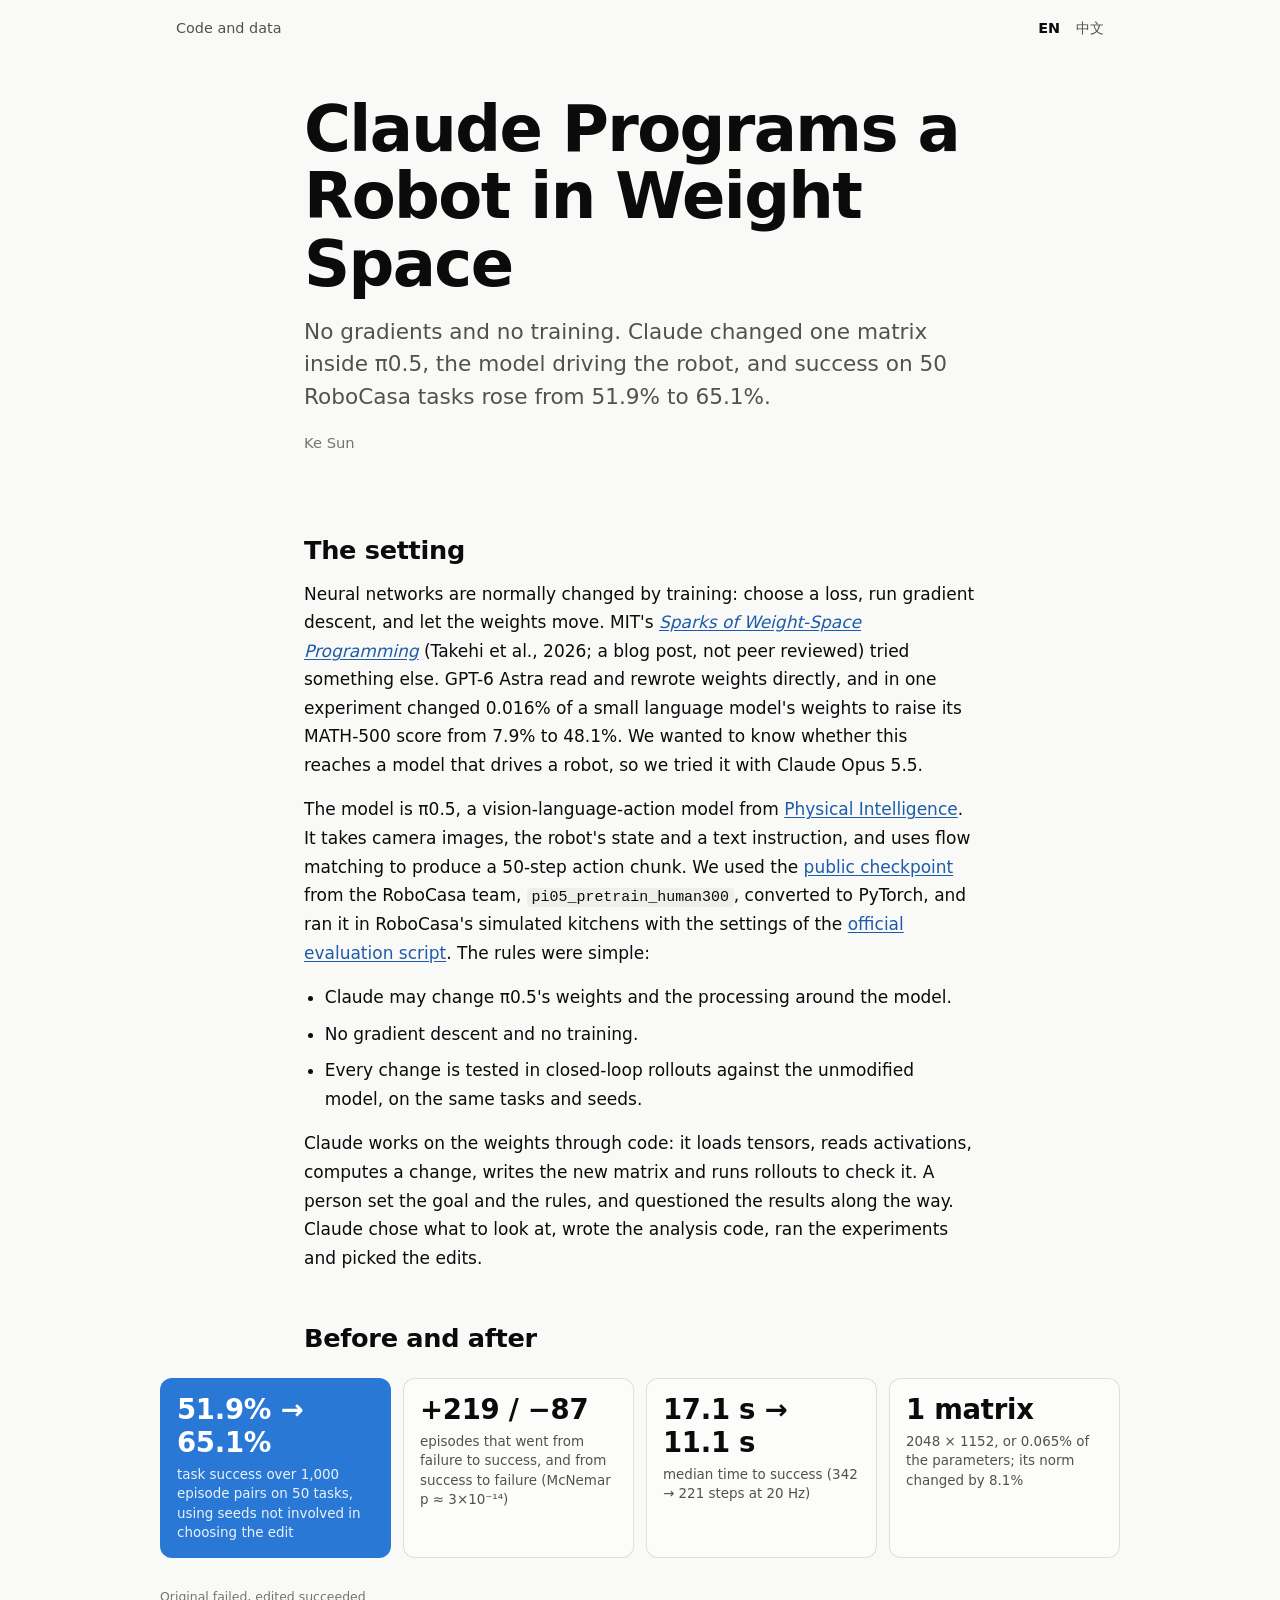
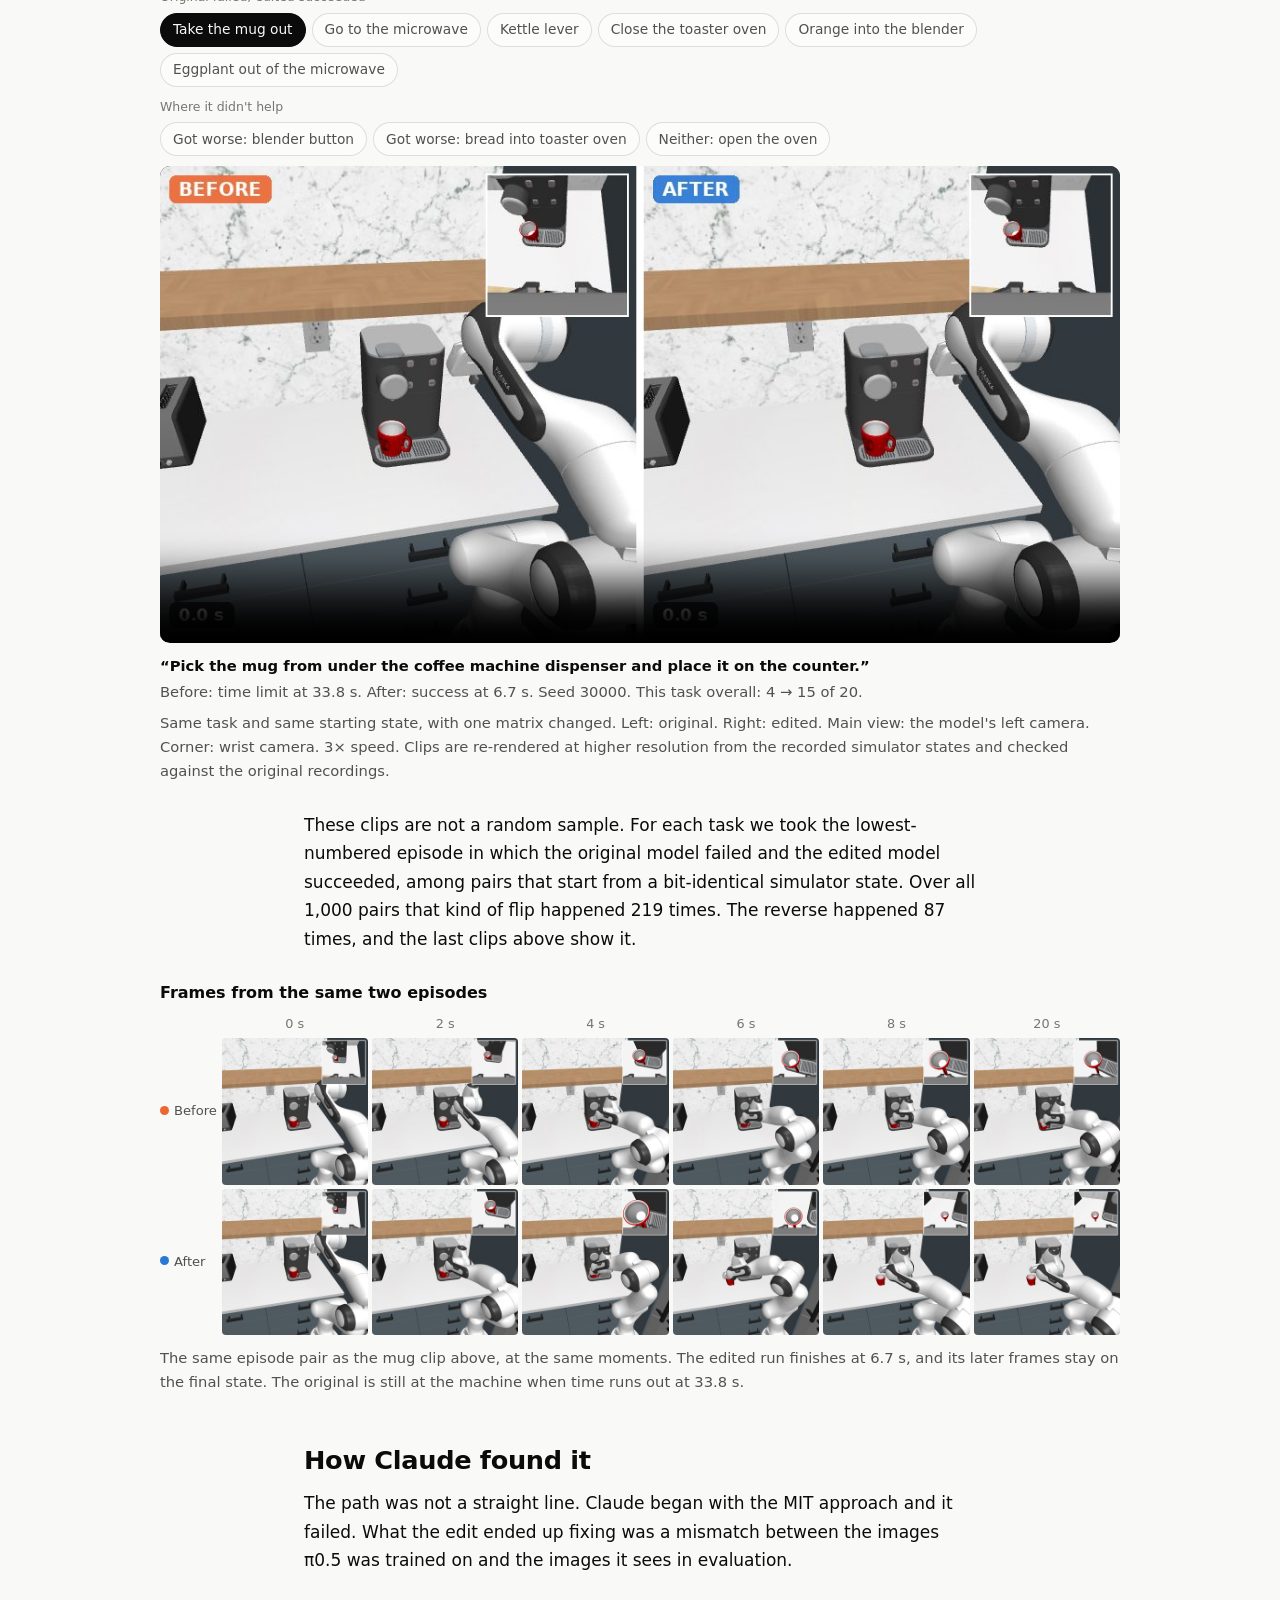
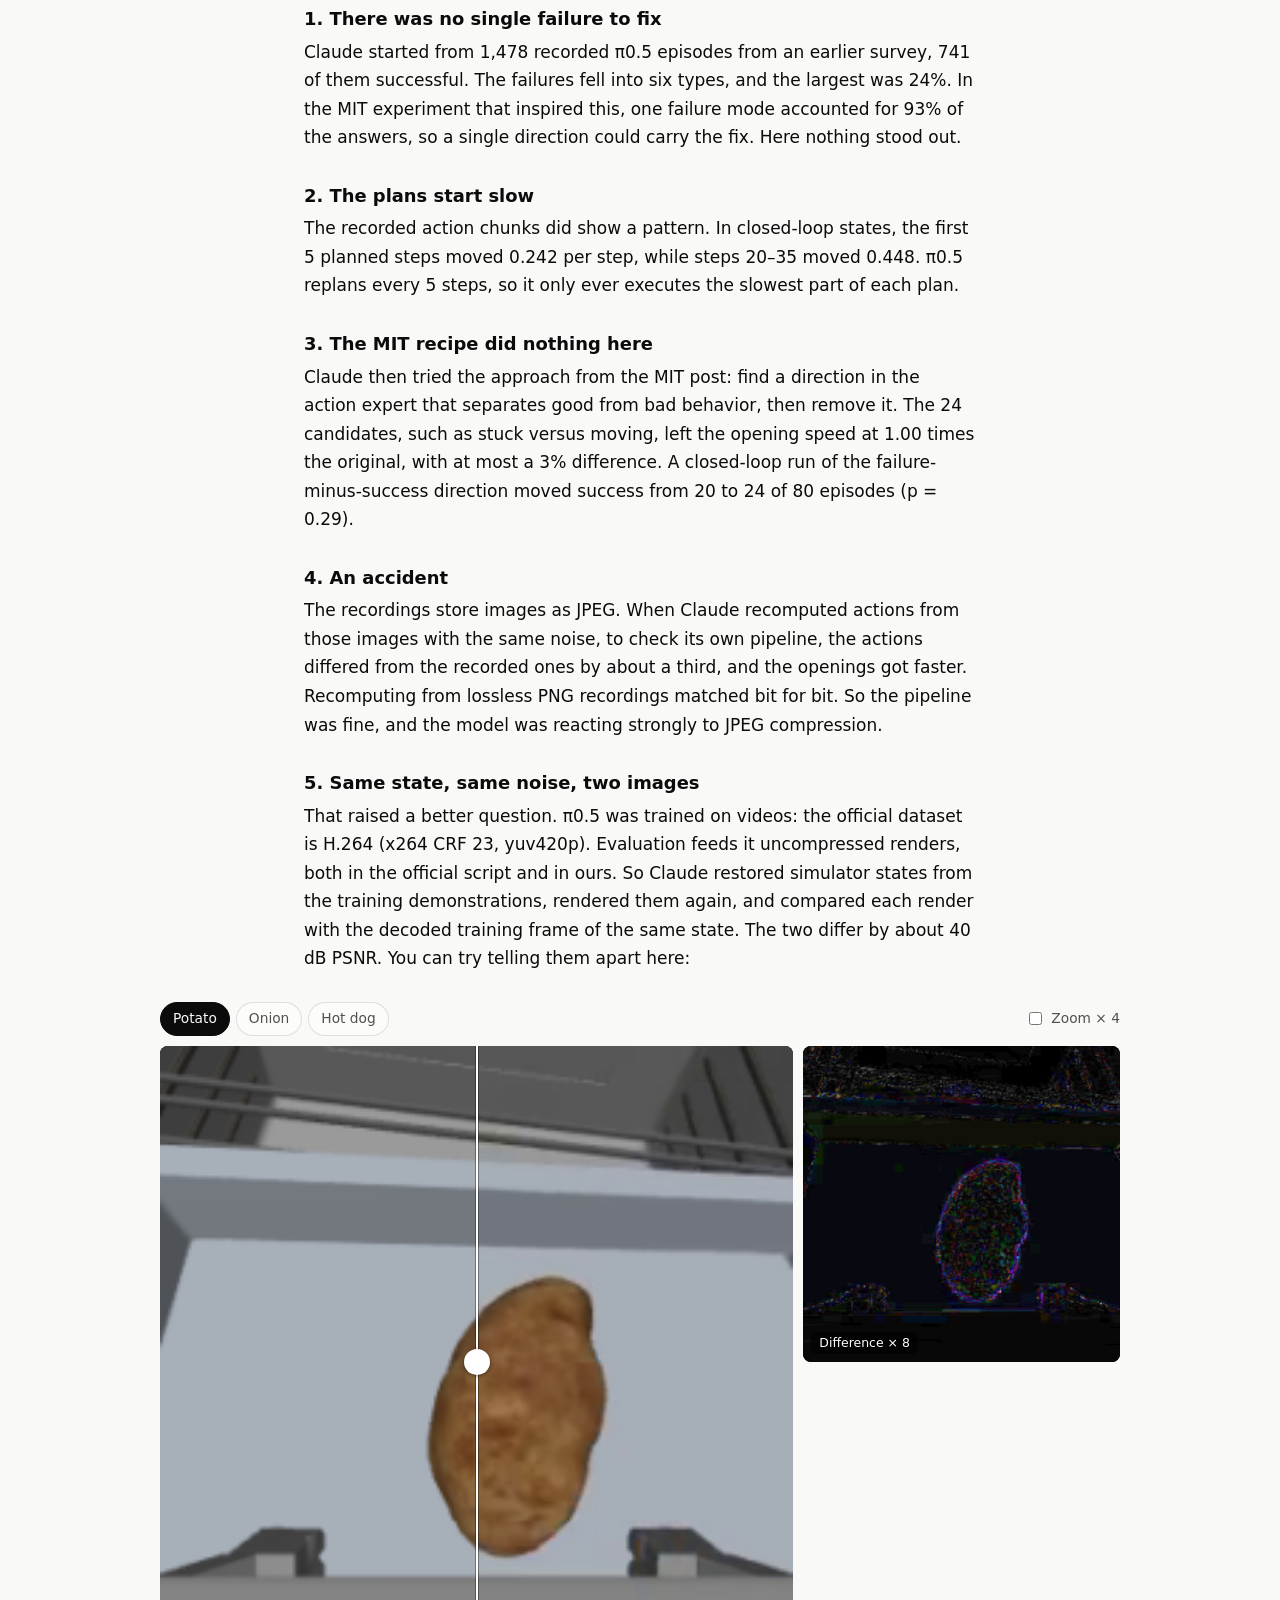
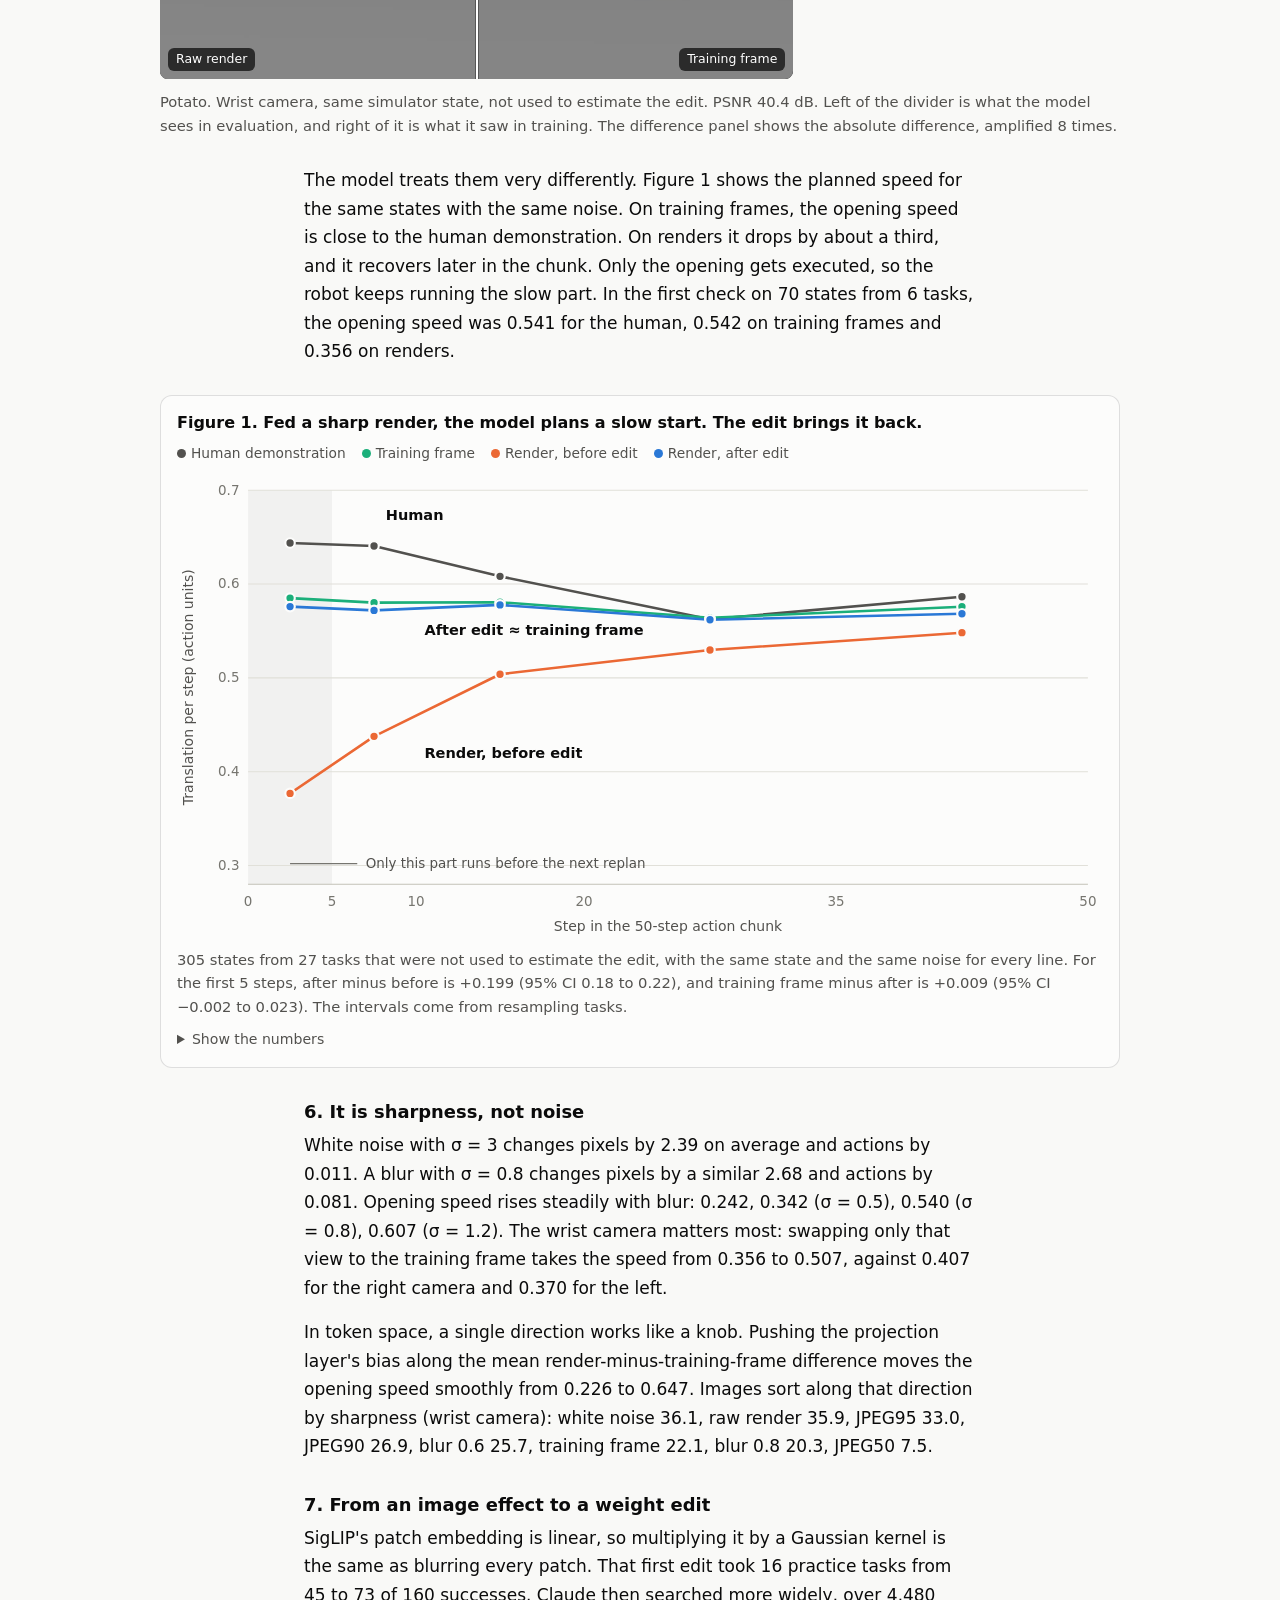
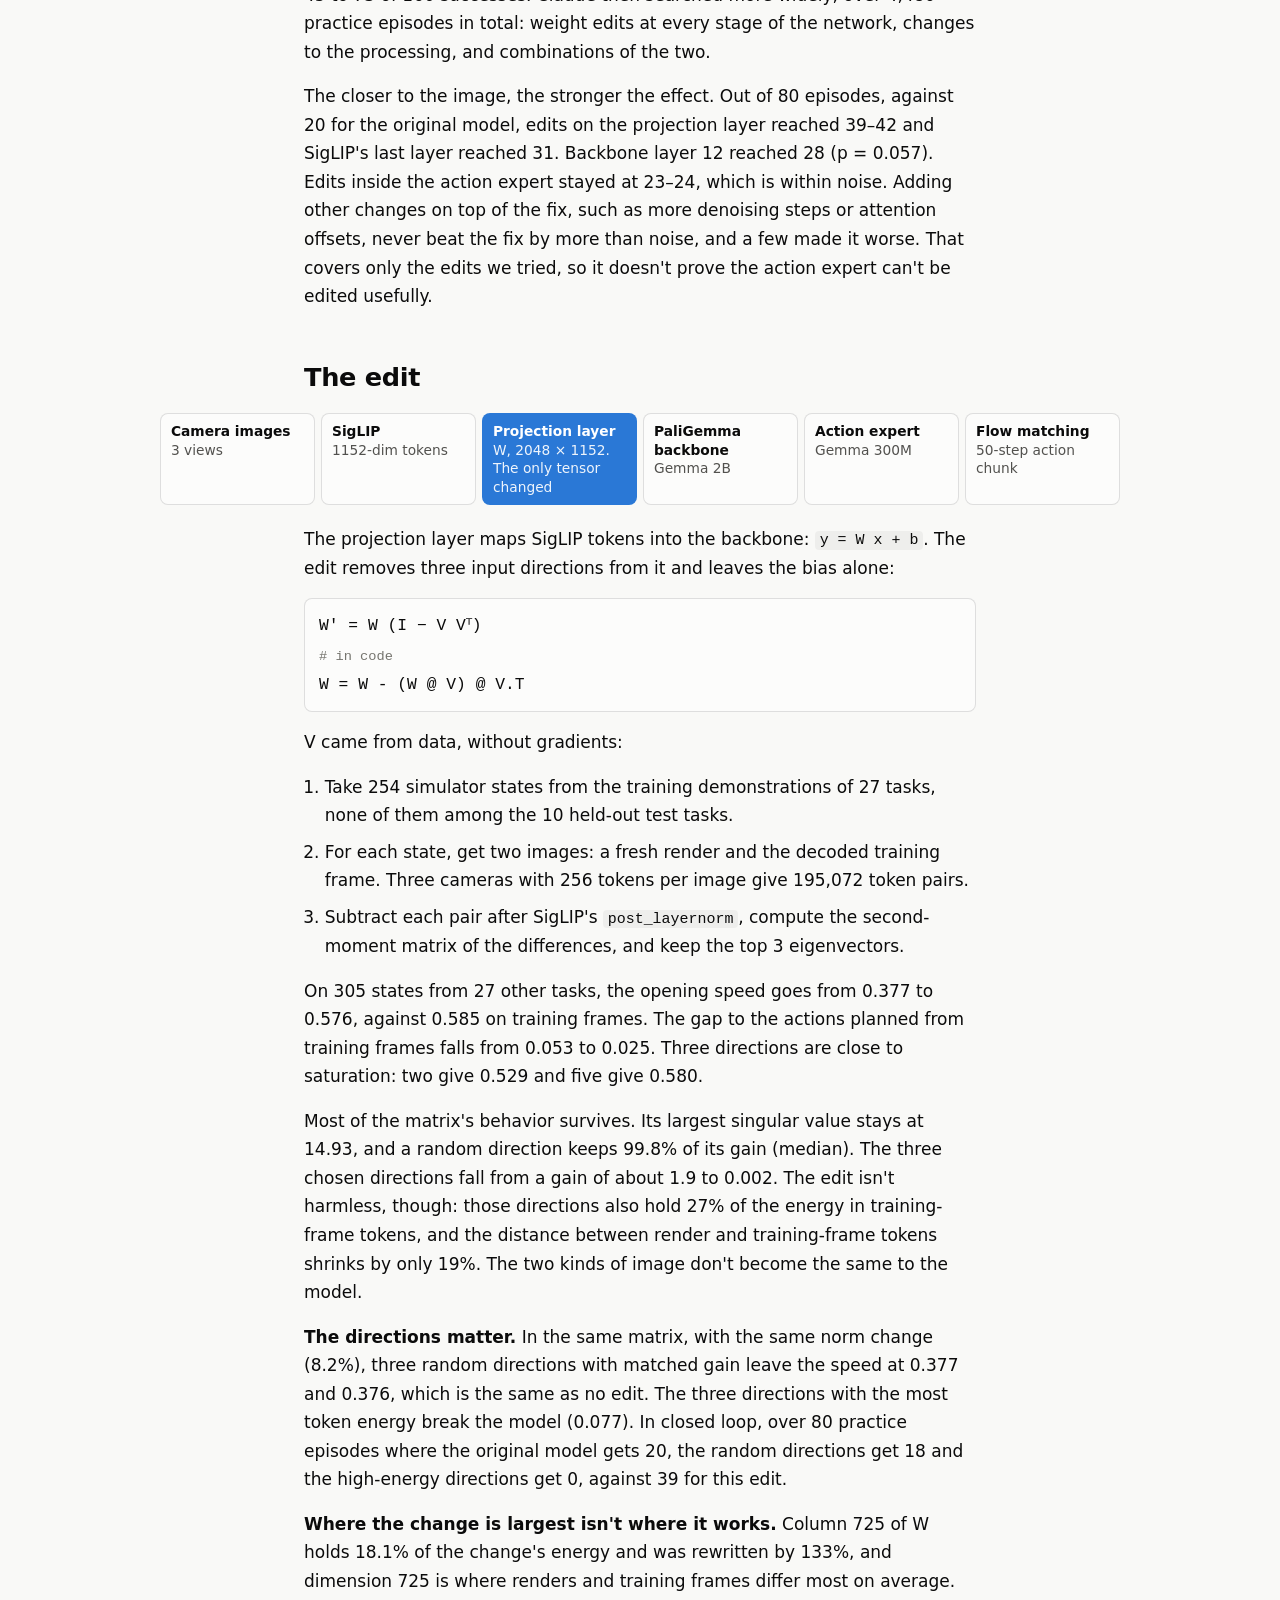
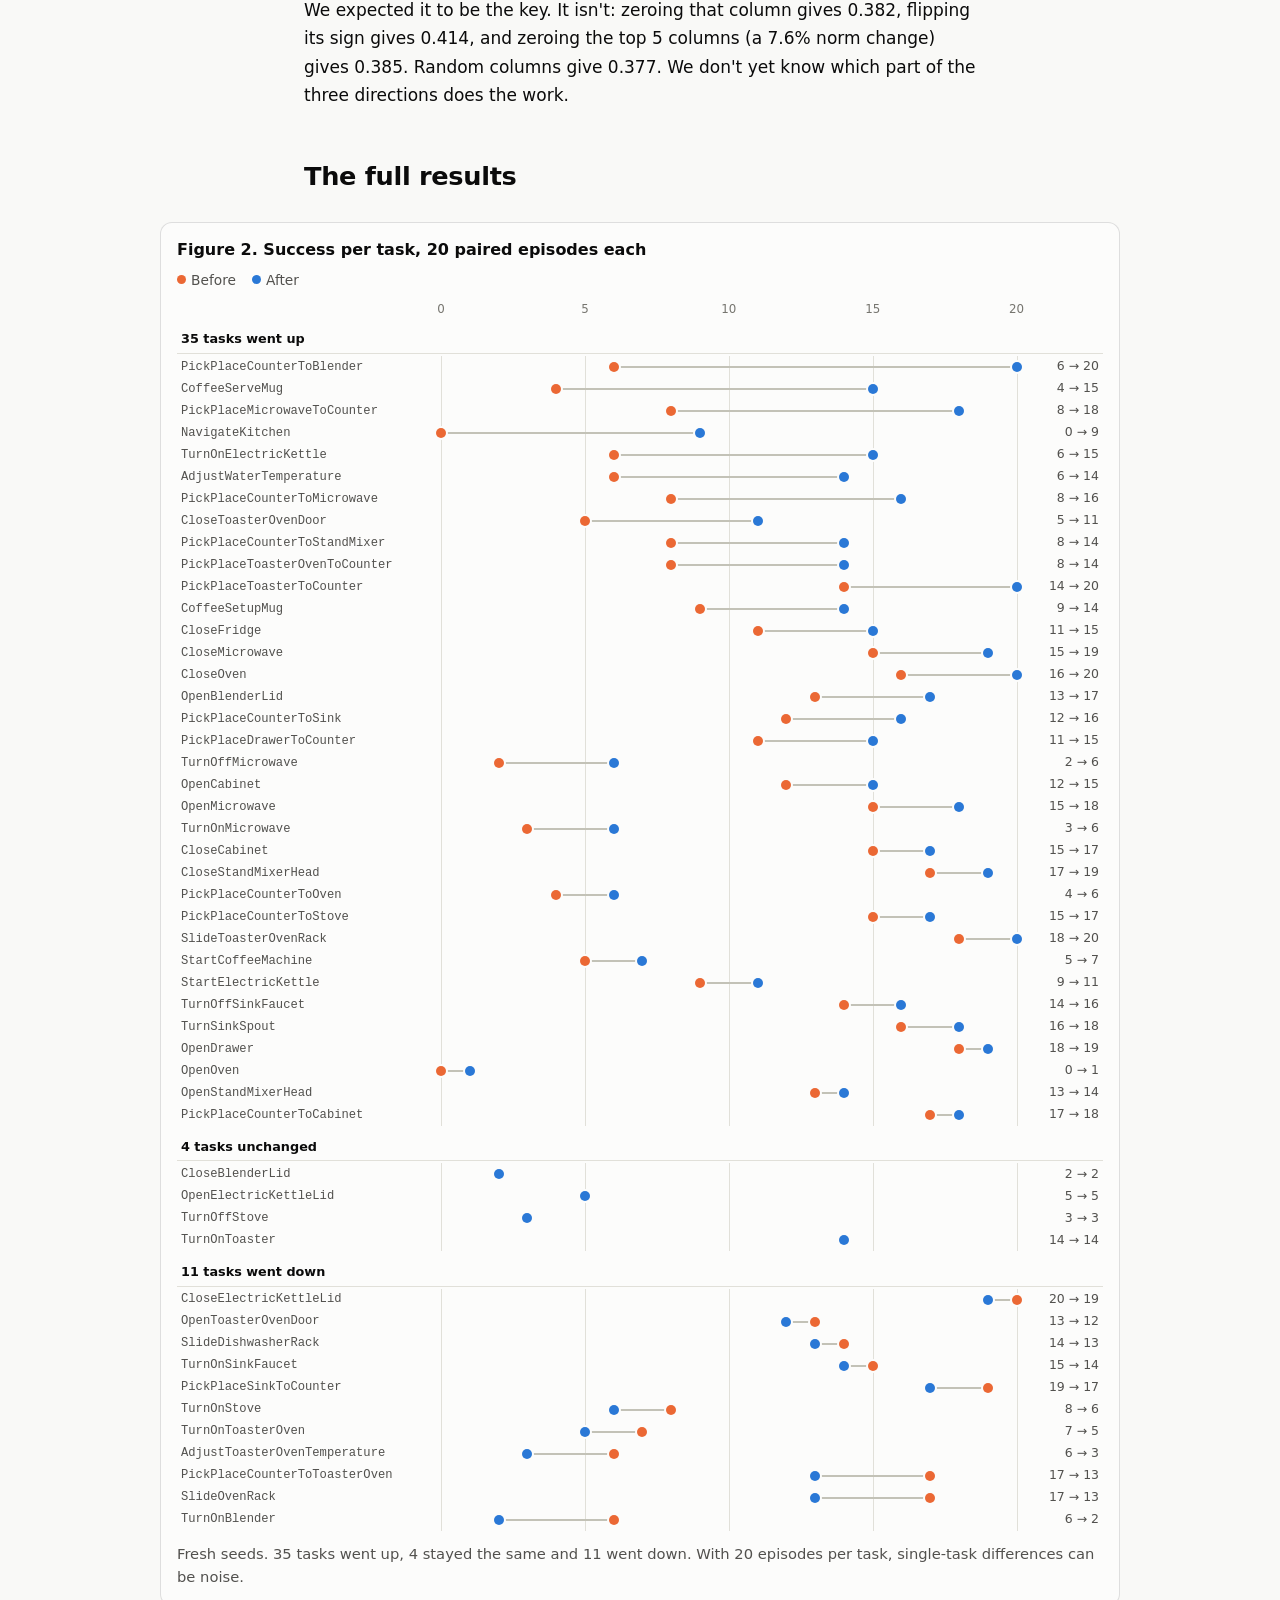
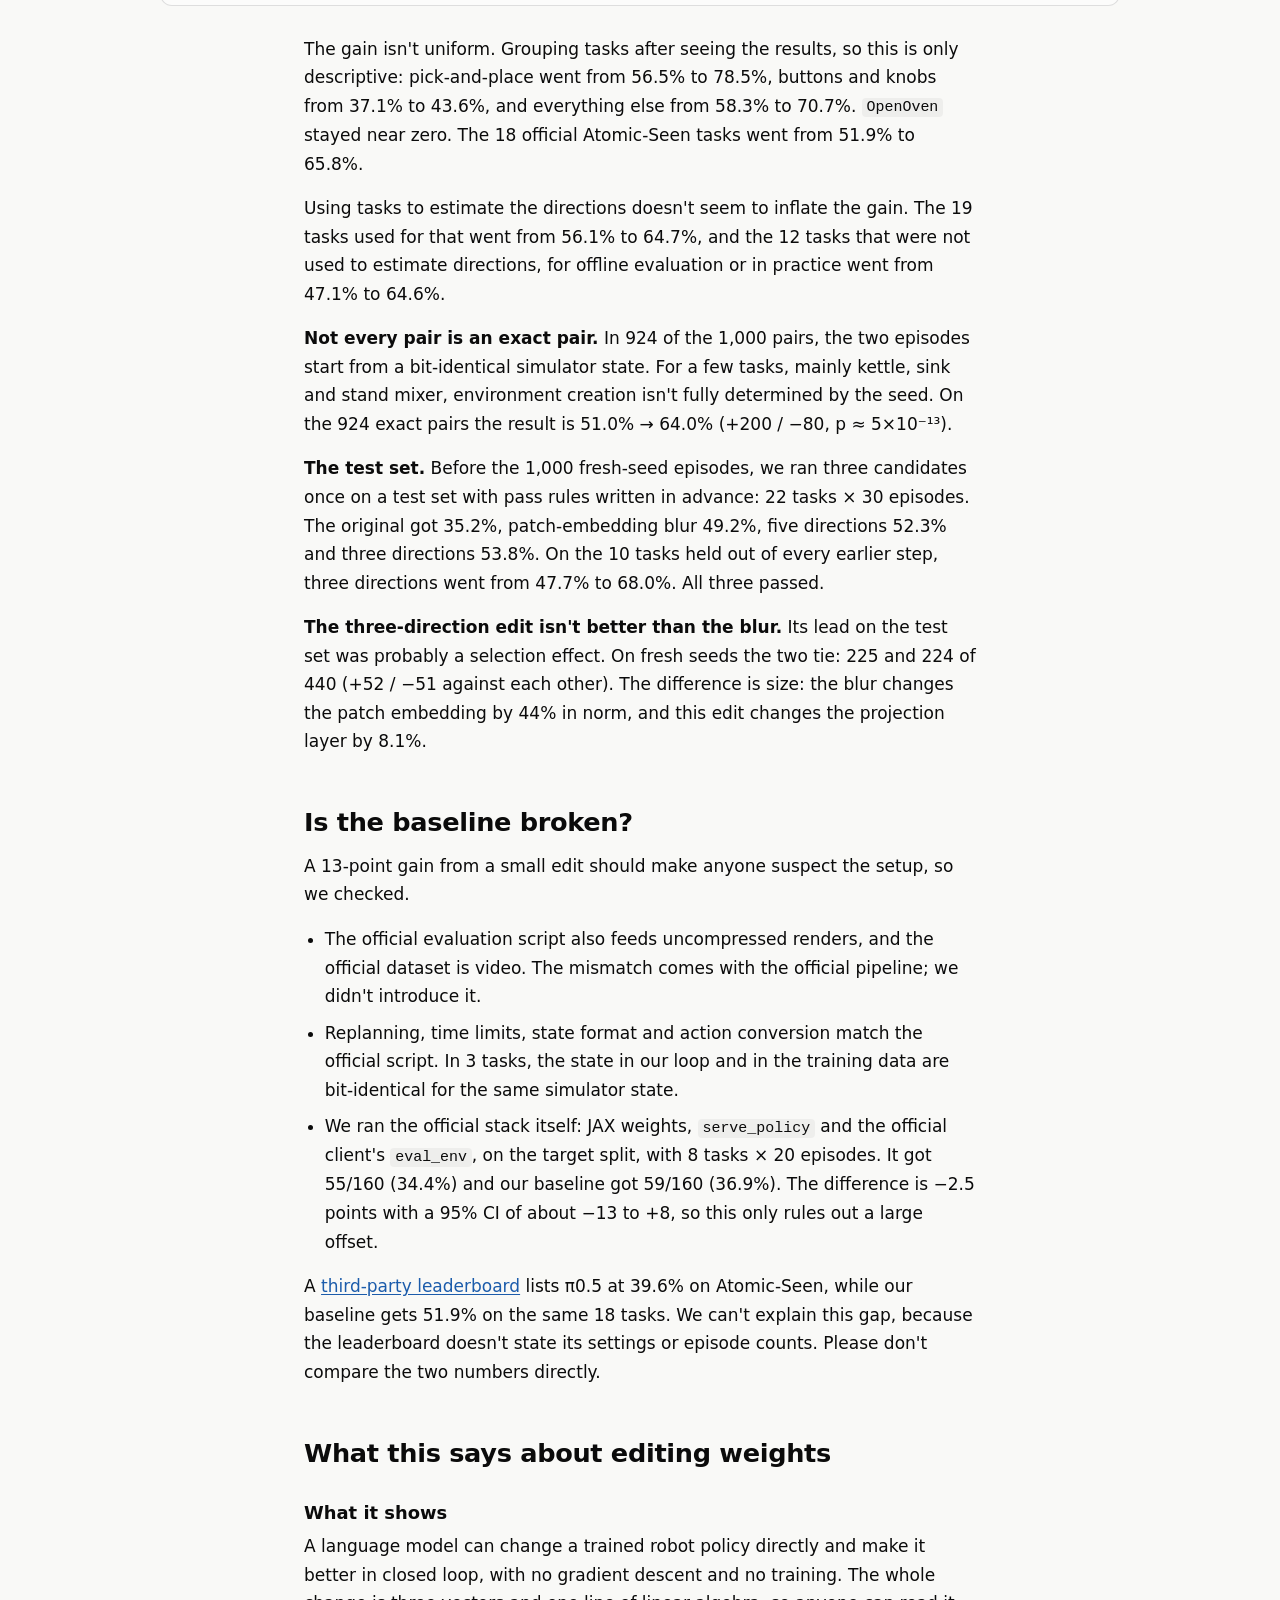
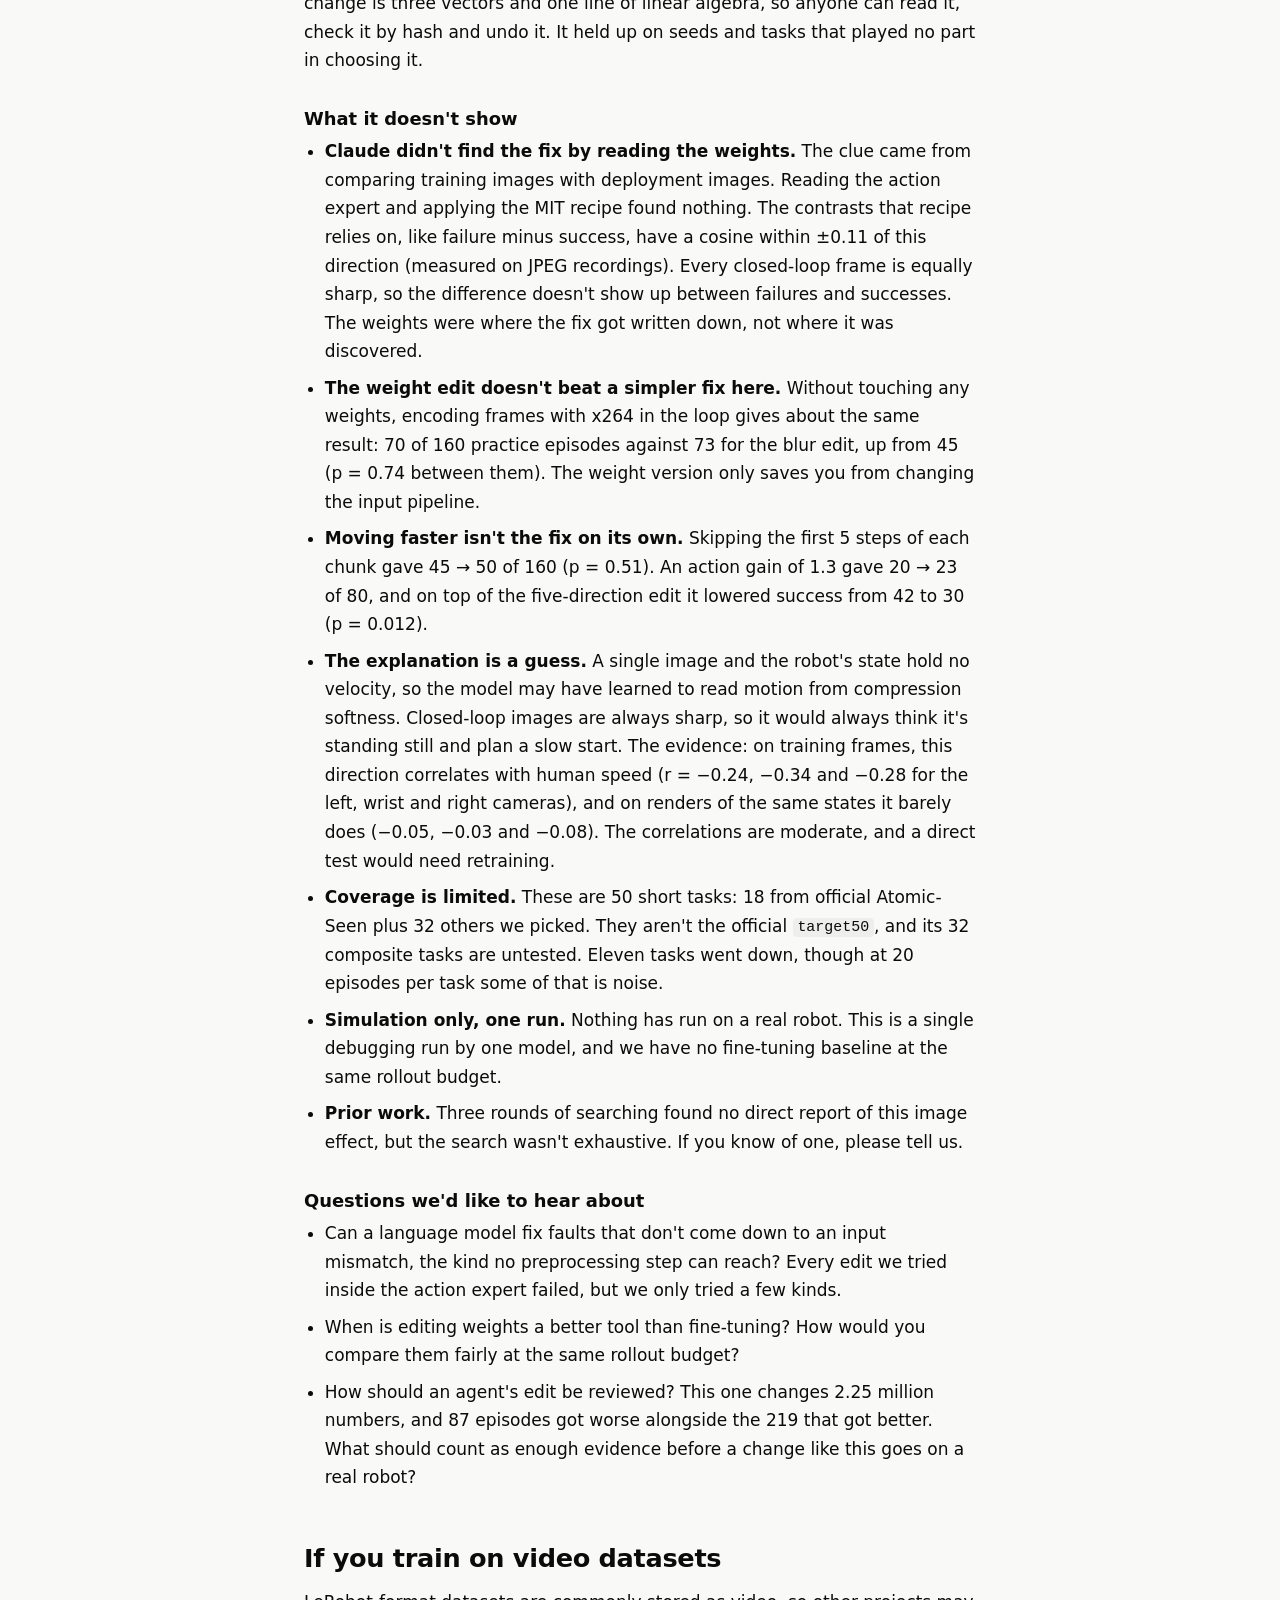
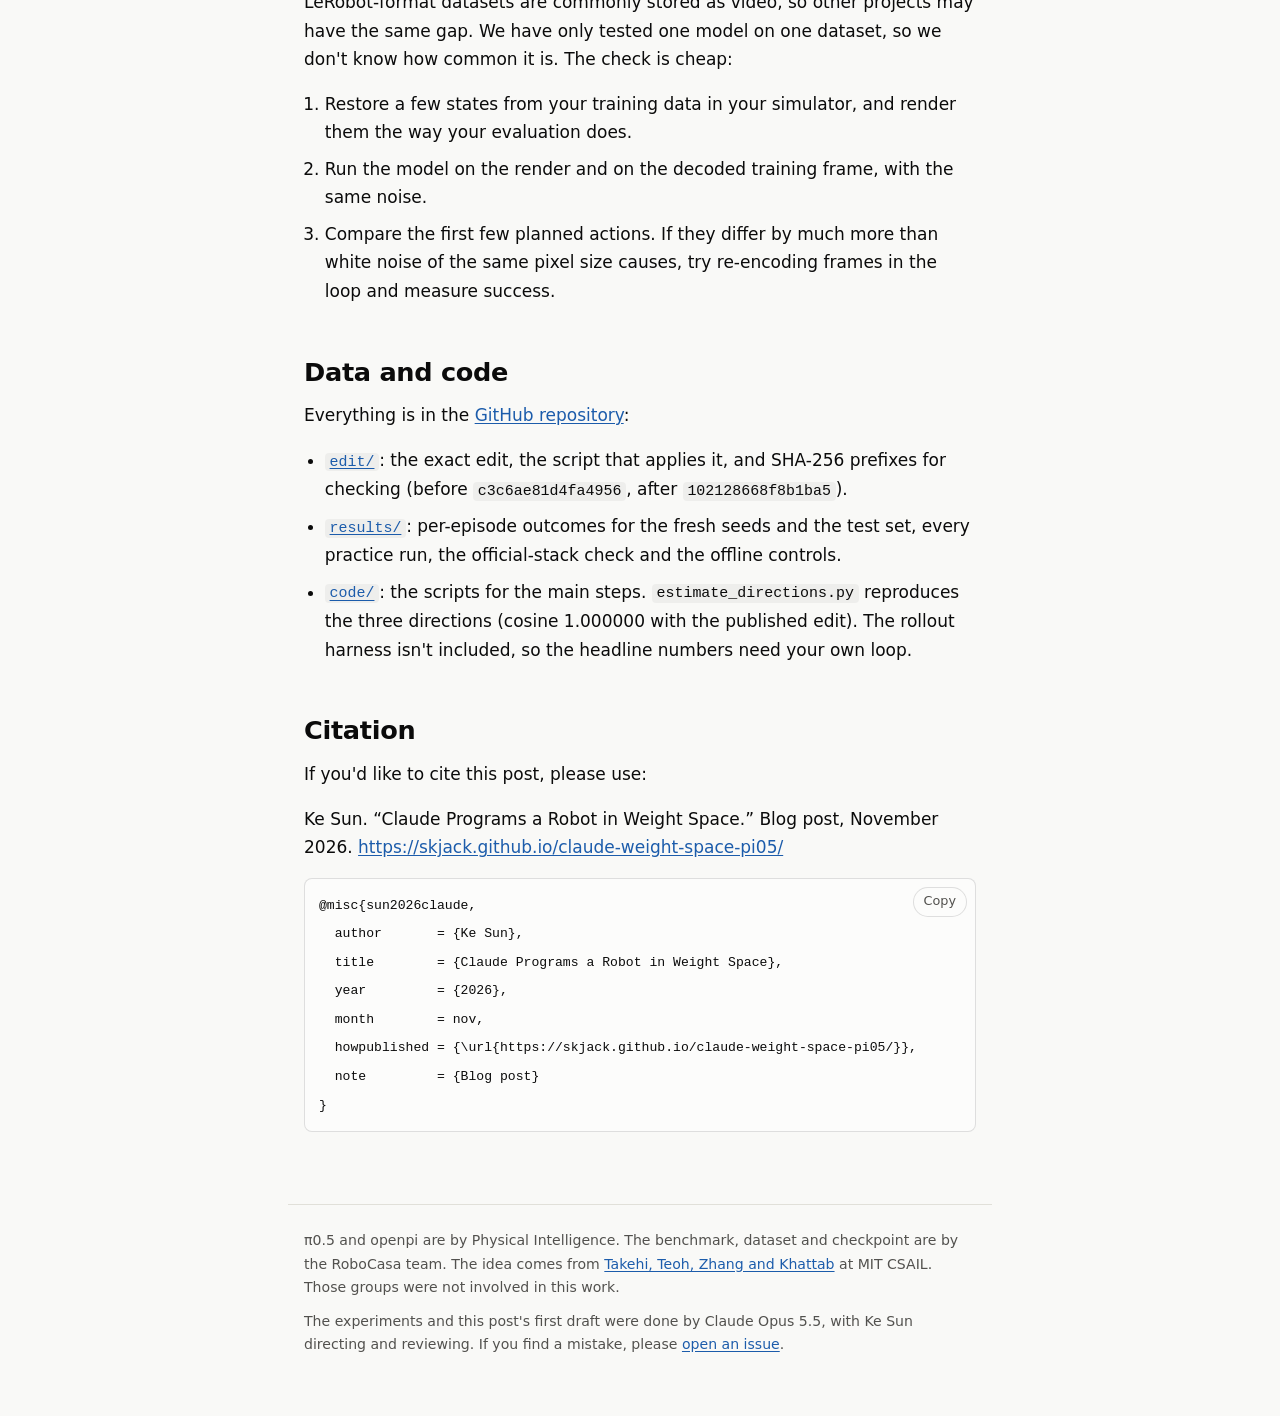
==== index.html @ 4d7fe494 "Add blog post, weight edit, results and code" ====
<!doctype html>
<html lang="en">
<head>
<meta charset="utf-8">
<meta name="viewport" content="width=device-width, initial-scale=1">
<title>Claude Programs a Robot in Weight Space</title>
<meta name="description" content="No gradients and no training. Claude changed one matrix inside π0.5, the model driving the robot, and success on 50 RoboCasa tasks rose from 51.9% to 65.1%.">
<meta property="og:type" content="article">
<meta property="og:title" content="Claude Programs a Robot in Weight Space">
<meta property="og:description" content="No gradients and no training. Claude changed one matrix inside π0.5, the model driving the robot, and success on 50 RoboCasa tasks rose from 51.9% to 65.1%.">
<meta property="og:url" content="https://skjack.github.io/claude-weight-space-pi05/">
<meta property="og:image" content="https://skjack.github.io/claude-weight-space-pi05/assets/img/card.jpg">
<meta name="twitter:card" content="summary_large_image">
<link rel="alternate" hreflang="en" href="https://skjack.github.io/claude-weight-space-pi05/">
<link rel="alternate" hreflang="zh" href="https://skjack.github.io/claude-weight-space-pi05/zh.html">
<link rel="icon" href="data:image/svg+xml,%3Csvg xmlns='http://www.w3.org/2000/svg' viewBox='0 0 32 32'%3E%3Crect width='32' height='32' rx='7' fill='%232a78d6'/%3E%3Cpath d='M9 22V10l14 12V10' fill='none' stroke='white' stroke-width='3' stroke-linecap='round' stroke-linejoin='round'/%3E%3C/svg%3E">
<link rel="stylesheet" href="assets/site.css">
</head>
<body lang="en">
<div class="topbar">
  <a href="https://github.com/skJack/claude-weight-space-pi05">Code and data</a>
  <nav><span class="lang-current">EN</span><a href="zh.html" hreflang="zh">中文</a></nav>
</div>
<main>
<header class="hero">
  <h1>Claude Programs a Robot in Weight Space</h1>
  <p class="deck">No gradients and no training. Claude changed one matrix inside π0.5, the model driving the robot, and success on 50 RoboCasa tasks rose from 51.9% to 65.1%.</p>
  <p class="byline">Ke Sun</p>
</header>

<h2 id="setting">The setting</h2>

<p>Neural networks are normally changed by training: choose a loss, run gradient descent, and let the weights move. MIT's <a href="https://rikiyat.github.io/blog/weight-space-programming/"><em>Sparks of Weight-Space Programming</em></a> (Takehi et al., 2026; a blog post, not peer reviewed) tried something else. GPT-6 Astra read and rewrote weights directly, and in one experiment changed 0.016% of a small language model's weights to raise its MATH-500 score from 7.9% to 48.1%. We wanted to know whether this reaches a model that drives a robot, so we tried it with Claude Opus 5.5.</p>

<p>The model is π0.5, a vision-language-action model from <a href="https://github.com/Physical-Intelligence/openpi">Physical Intelligence</a>. It takes camera images, the robot's state and a text instruction, and uses flow matching to produce a 50-step action chunk. We used the <a href="https://huggingface.co/robocasa/robocasa365_checkpoints">public checkpoint</a> from the RoboCasa team, <code>pi05_pretrain_human300</code>, converted to PyTorch, and ran it in RoboCasa's simulated kitchens with the settings of the <a href="https://github.com/robocasa-benchmark/openpi">official evaluation script</a>. The rules were simple:</p>

<ul>
  <li>Claude may change π0.5's weights and the processing around the model.</li>
  <li>No gradient descent and no training.</li>
  <li>Every change is tested in closed-loop rollouts against the unmodified model, on the same tasks and seeds.</li>
</ul>

<p>Claude works on the weights through code: it loads tensors, reads activations, computes a change, writes the new matrix and runs rollouts to check it. A person set the goal and the rules, and questioned the results along the way. Claude chose what to look at, wrote the analysis code, ran the experiments and picked the edits.</p>

<h2 id="result">Before and after</h2>

<div class="tiles wide">
  <div class="tile lead"><b>51.9% → 65.1%</b><span>task success over 1,000 episode pairs on 50 tasks, using seeds not involved in choosing the edit</span></div>
  <div class="tile"><b>+219 / −87</b><span>episodes that went from failure to success, and from success to failure (McNemar p ≈ 3×10⁻¹⁴)</span></div>
  <div class="tile"><b>17.1 s → 11.1 s</b><span>median time to success (342 → 221 steps at 20 Hz)</span></div>
  <div class="tile"><b>1 matrix</b><span>2048 × 1152, or 0.065% of the parameters; its norm changed by 8.1%</span></div>
</div>

<figure class="wide gallery" data-gallery>
  <div class="tabs-group"><span class="tabs-label">Original failed, edited succeeded</span><div class="tabs"><button type="button" class="tab" aria-pressed="true" data-src="assets/video/coffee.mp4" data-poster="assets/video/coffee_poster.jpg" data-prompt="“Pick the mug from under the coffee machine dispenser and place it on the counter.”" data-meta="Before: time limit at 33.8 s. After: success at 6.7 s. Seed 30000. This task overall: 4 → 15 of 20.">Take the mug out</button><button type="button" class="tab" aria-pressed="false" data-src="assets/video/navigate.mp4" data-poster="assets/video/navigate_poster.jpg" data-prompt="“Navigate to the microwave.”" data-meta="Before: time limit at 33.8 s. After: success at 5.4 s. Seed 40004. This task overall: 0 → 9 of 20.">Go to the microwave</button><button type="button" class="tab" aria-pressed="false" data-src="assets/video/kettle.mp4" data-poster="assets/video/kettle_poster.jpg" data-prompt="“Press down the lever to turn on the electric kettle.”" data-meta="Before: time limit at 33.8 s. After: success at 5.8 s. Seed 30005. This task overall: 6 → 15 of 20.">Kettle lever</button><button type="button" class="tab" aria-pressed="false" data-src="assets/video/toaster.mp4" data-poster="assets/video/toaster_poster.jpg" data-prompt="“Close the toaster oven door.”" data-meta="Before: time limit at 33.8 s. After: success at 26.5 s. Seed 30001. This task overall: 5 → 11 of 20.">Close the toaster oven</button><button type="button" class="tab" aria-pressed="false" data-src="assets/video/blender.mp4" data-poster="assets/video/blender_poster.jpg" data-prompt="“Pick the orange from the counter and place it in the blender.”" data-meta="Before: time limit at 56.2 s. After: success at 36.7 s. Seed 40000. This task overall: 6 → 20 of 20.">Orange into the blender</button><button type="button" class="tab" aria-pressed="false" data-src="assets/video/microwave.mp4" data-poster="assets/video/microwave_poster.jpg" data-prompt="“Pick the eggplant from the microwave and place it on plate located on the counter.”" data-meta="Before: time limit at 56.2 s. After: success at 20.4 s. Seed 30001. This task overall: 8 → 18 of 20.">Eggplant out of the microwave</button></div></div>
  <div class="tabs-group"><span class="tabs-label">Where it didn't help</span><div class="tabs"><button type="button" class="tab" aria-pressed="false" data-src="assets/video/worse_blender.mp4" data-poster="assets/video/worse_blender_poster.jpg" data-prompt="“Turn on the blender by pressing the power button.”" data-meta="Before: success at 8.3 s. After: time limit at 22.5 s. Seed 30000. This task overall: 6 → 2 of 20.">Got worse: blender button</button><button type="button" class="tab" aria-pressed="false" data-src="assets/video/worse_toaster.mp4" data-poster="assets/video/worse_toaster_poster.jpg" data-prompt="“Place the bread on the rack of the toaster oven.”" data-meta="Before: success at 22.0 s. After: time limit at 33.8 s. Seed 40000. This task overall: 17 → 13 of 20.">Got worse: bread into toaster oven</button><button type="button" class="tab" aria-pressed="false" data-src="assets/video/both_oven.mp4" data-poster="assets/video/both_oven_poster.jpg" data-prompt="“Open the oven door.”" data-meta="Before: time limit at 22.5 s. After: time limit at 22.5 s. Seed 30000. This task overall: 0 → 1 of 20.">Neither: open the oven</button></div></div>
  <div class="video-frame"><video src="assets/video/coffee.mp4" poster="assets/video/coffee_poster.jpg" muted loop playsinline controls preload="metadata"></video></div>
  <figcaption><p class="clip-prompt">“Pick the mug from under the coffee machine dispenser and place it on the counter.”</p><p class="clip-meta">Before: time limit at 33.8 s. After: success at 6.7 s. Seed 30000. This task overall: 4 → 15 of 20.</p><p style="margin:.5rem 0 0">Same task and same starting state, with one matrix changed. Left: original. Right: edited. Main view: the model's left camera. Corner: wrist camera. 3× speed. Clips are re-rendered at higher resolution from the recorded simulator states and checked against the original recordings.</p></figcaption>
</figure>

<p>These clips are not a random sample. For each task we took the lowest-numbered episode in which the original model failed and the edited model succeeded, among pairs that start from a bit-identical simulator state. Over all 1,000 pairs that kind of flip happened 219 times. The reverse happened 87 times, and the last clips above show it.</p>

<figure class="wide">
  <p class="chart-title">Frames from the same two episodes</p>
  <div class="film"><div class="film-grid"><span></span><span class="film-time">0 s</span><span class="film-time">2 s</span><span class="film-time">4 s</span><span class="film-time">6 s</span><span class="film-time">8 s</span><span class="film-time">20 s</span><span class="film-row"><i class="key before"></i>Before</span><img src="assets/img/film/b0.jpg" alt="Before, 0 s" loading="lazy"><img src="assets/img/film/b2.jpg" alt="Before, 2 s" loading="lazy"><img src="assets/img/film/b4.jpg" alt="Before, 4 s" loading="lazy"><img src="assets/img/film/b6.jpg" alt="Before, 6 s" loading="lazy"><img src="assets/img/film/b8.jpg" alt="Before, 8 s" loading="lazy"><img src="assets/img/film/b20.jpg" alt="Before, 20 s" loading="lazy"><span class="film-row"><i class="key after"></i>After</span><img src="assets/img/film/e0.jpg" alt="After, 0 s" loading="lazy"><img src="assets/img/film/e2.jpg" alt="After, 2 s" loading="lazy"><img src="assets/img/film/e4.jpg" alt="After, 4 s" loading="lazy"><img src="assets/img/film/e6.jpg" alt="After, 6 s" loading="lazy"><img src="assets/img/film/e8.jpg" alt="After, 8 s" loading="lazy"><img src="assets/img/film/e20.jpg" alt="After, 20 s" loading="lazy"></div></div>
  <figcaption>The same episode pair as the mug clip above, at the same moments. The edited run finishes at 6.7 s, and its later frames stay on the final state. The original is still at the machine when time runs out at 33.8 s.</figcaption>
</figure>

<h2 id="process">How Claude found it</h2>

<p>The path was not a straight line. Claude began with the MIT approach and it failed. What the edit ended up fixing was a mismatch between the images π0.5 was trained on and the images it sees in evaluation.</p>

<h3>1. There was no single failure to fix</h3>
<p>Claude started from 1,478 recorded π0.5 episodes from an earlier survey, 741 of them successful. The failures fell into six types, and the largest was 24%. In the MIT experiment that inspired this, one failure mode accounted for 93% of the answers, so a single direction could carry the fix. Here nothing stood out.</p>

<h3>2. The plans start slow</h3>
<p>The recorded action chunks did show a pattern. In closed-loop states, the first 5 planned steps moved 0.242 per step, while steps 20–35 moved 0.448. π0.5 replans every 5 steps, so it only ever executes the slowest part of each plan.</p>

<h3>3. The MIT recipe did nothing here</h3>
<p>Claude then tried the approach from the MIT post: find a direction in the action expert that separates good from bad behavior, then remove it. The 24 candidates, such as stuck versus moving, left the opening speed at 1.00 times the original, with at most a 3% difference. A closed-loop run of the failure-minus-success direction moved success from 20 to 24 of 80 episodes (p = 0.29).</p>

<h3>4. An accident</h3>
<p>The recordings store images as JPEG. When Claude recomputed actions from those images with the same noise, to check its own pipeline, the actions differed from the recorded ones by about a third, and the openings got faster. Recomputing from lossless PNG recordings matched bit for bit. So the pipeline was fine, and the model was reacting strongly to JPEG compression.</p>

<h3>5. Same state, same noise, two images</h3>
<p>That raised a better question. π0.5 was trained on videos: the official dataset is H.264 (x264 CRF 23, yuv420p). Evaluation feeds it uncompressed renders, both in the official script and in ours. So Claude restored simulator states from the training demonstrations, rendered them again, and compared each render with the decoded training frame of the same state. The two differ by about 40 dB PSNR. You can try telling them apart here:</p>

<figure class="wide" data-compare>
  <div class="sample-tabs"><button type="button" class="tab" aria-pressed="true" data-raw="assets/img/pairs/potato_raw.png" data-mp4="assets/img/pairs/potato_mp4.png" data-diff="assets/img/pairs/potato_diff.png" data-x="56" data-y="56" data-caption="Potato. Wrist camera, same simulator state, not used to estimate the edit. PSNR 40.4 dB. Left of the divider is what the model sees in evaluation, and right of it is what it saw in training. The difference panel shows the absolute difference, amplified 8 times.">Potato</button><button type="button" class="tab" aria-pressed="false" data-raw="assets/img/pairs/onion_raw.png" data-mp4="assets/img/pairs/onion_mp4.png" data-diff="assets/img/pairs/onion_diff.png" data-x="50" data-y="82" data-caption="Onion. Wrist camera, same simulator state, not used to estimate the edit. PSNR 43.4 dB. Left of the divider is what the model sees in evaluation, and right of it is what it saw in training. The difference panel shows the absolute difference, amplified 8 times.">Onion</button><button type="button" class="tab" aria-pressed="false" data-raw="assets/img/pairs/hotdog_raw.png" data-mp4="assets/img/pairs/hotdog_mp4.png" data-diff="assets/img/pairs/hotdog_diff.png" data-x="82" data-y="50" data-caption="Hot dog. Wrist camera, same simulator state, not used to estimate the edit. PSNR 35.1 dB. Left of the divider is what the model sees in evaluation, and right of it is what it saw in training. The difference panel shows the absolute difference, amplified 8 times.">Hot dog</button><label class="zoom-toggle"><input type="checkbox">Zoom × 4</label></div>
  <div class="compare-grid">
    <div class="stage slider">
      <div class="zoomer"><img class="base" src="assets/img/pairs/potato_mp4.png" alt="Training frame"><img class="top" src="assets/img/pairs/potato_raw.png" alt="Raw render"></div>
      <div class="divider"></div>
      <input type="range" min="0" max="100" value="50" aria-label="Drag to compare">
      <span class="tag l">Raw render</span><span class="tag r">Training frame</span>
    </div>
    <div class="stage">
      <div class="zoomer"><img class="diff" src="assets/img/pairs/potato_diff.png" alt="Difference × 8"></div>
      <span class="tag l">Difference × 8</span>
    </div>
  </div>
  <figcaption class="pair-caption">Potato. Wrist camera, same simulator state, not used to estimate the edit. PSNR 40.4 dB. Left of the divider is what the model sees in evaluation, and right of it is what it saw in training. The difference panel shows the absolute difference, amplified 8 times.</figcaption>
</figure>

<p>The model treats them very differently. Figure 1 shows the planned speed for the same states with the same noise. On training frames, the opening speed is close to the human demonstration. On renders it drops by about a third, and it recovers later in the chunk. Only the opening gets executed, so the robot keeps running the slow part. In the first check on 70 states from 6 tasks, the opening speed was 0.541 for the human, 0.542 on training frames and 0.356 on renders.</p>

<figure class="wide card">
  <p class="chart-title">Figure 1. Fed a sharp render, the model plans a slow start. The edit brings it back.</p>
  <div class="legend"><span><i class="key human"></i>Human demonstration</span><span><i class="key train"></i>Training frame</span><span><i class="key before"></i>Render, before edit</span><span><i class="key after"></i>Render, after edit</span></div>
  <div class="linechart big" data-linechart='{&quot;vbw&quot;: 860, &quot;x0&quot;: 66, &quot;x1&quot;: 846, &quot;xs&quot;: [105.0, 183.0, 300.0, 495.0, 729.0], &quot;windows&quot;: [&quot;Steps 0–5&quot;, &quot;Steps 5–10&quot;, &quot;Steps 10–20&quot;, &quot;Steps 20–35&quot;, &quot;Steps 35–50&quot;], &quot;series&quot;: [{&quot;key&quot;: &quot;human&quot;, &quot;label&quot;: &quot;Human demonstration&quot;, &quot;values&quot;: [0.6438, 0.6406, 0.6082, 0.5624, 0.5865]}, {&quot;key&quot;: &quot;train&quot;, &quot;label&quot;: &quot;Training frame&quot;, &quot;values&quot;: [0.585, 0.5802, 0.5807, 0.564, 0.5758]}, {&quot;key&quot;: &quot;before&quot;, &quot;label&quot;: &quot;Render, before edit&quot;, &quot;values&quot;: [0.3768, 0.4377, 0.5039, 0.5297, 0.5482]}, {&quot;key&quot;: &quot;after&quot;, &quot;label&quot;: &quot;Render, after edit&quot;, &quot;values&quot;: [0.576, 0.5719, 0.5778, 0.562, 0.5684]}]}'><svg viewBox="0 0 860 430" role="img" aria-label="Figure 1. Fed a sharp render, the model plans a slow start. The edit brings it back."><rect x="66.0" y="16" width="78.0" height="366" fill="var(--wash)"/><line x1="66" x2="846" y1="364.6" y2="364.6" stroke="var(--grid)" stroke-width="1"/><text class="tick" x="58" y="368.6" text-anchor="end">0.3</text><line x1="66" x2="846" y1="277.4" y2="277.4" stroke="var(--grid)" stroke-width="1"/><text class="tick" x="58" y="281.4" text-anchor="end">0.4</text><line x1="66" x2="846" y1="190.3" y2="190.3" stroke="var(--grid)" stroke-width="1"/><text class="tick" x="58" y="194.3" text-anchor="end">0.5</text><line x1="66" x2="846" y1="103.1" y2="103.1" stroke="var(--grid)" stroke-width="1"/><text class="tick" x="58" y="107.1" text-anchor="end">0.6</text><line x1="66" x2="846" y1="16.0" y2="16.0" stroke="var(--grid)" stroke-width="1"/><text class="tick" x="58" y="20.0" text-anchor="end">0.7</text><line x1="66" x2="846" y1="382" y2="382" stroke="var(--axis)" stroke-width="1"/><text class="tick" x="66.0" y="402" text-anchor="middle">0</text><text class="tick" x="144.0" y="402" text-anchor="middle">5</text><text class="tick" x="222.0" y="402" text-anchor="middle">10</text><text class="tick" x="378.0" y="402" text-anchor="middle">20</text><text class="tick" x="612.0" y="402" text-anchor="middle">35</text><text class="tick" x="846.0" y="402" text-anchor="middle">50</text><text class="axis-label" x="456.0" y="425" text-anchor="middle">Step in the 50-step action chunk</text><text class="axis-label" transform="translate(15 199.0) rotate(-90)" text-anchor="middle">Translation per step (action units)</text><polyline points="105.0,65.0 183.0,67.8 300.0,96.0 495.0,135.9 729.0,114.9" fill="none" stroke="var(--human)" stroke-width="2.4" stroke-linejoin="round" stroke-linecap="round"/><polyline points="105.0,116.2 183.0,120.4 300.0,120.0 495.0,134.5 729.0,124.2" fill="none" stroke="var(--train)" stroke-width="2.4" stroke-linejoin="round" stroke-linecap="round"/><polyline points="105.0,297.6 183.0,244.6 300.0,186.9 495.0,164.4 729.0,148.3" fill="none" stroke="var(--before)" stroke-width="2.4" stroke-linejoin="round" stroke-linecap="round"/><polyline points="105.0,124.1 183.0,127.6 300.0,122.5 495.0,136.3 729.0,130.7" fill="none" stroke="var(--after)" stroke-width="2.4" stroke-linejoin="round" stroke-linecap="round"/><circle cx="105.0" cy="65.0" r="4.4" fill="var(--human)" stroke="var(--surface)" stroke-width="2"/><circle cx="183.0" cy="67.8" r="4.4" fill="var(--human)" stroke="var(--surface)" stroke-width="2"/><circle cx="300.0" cy="96.0" r="4.4" fill="var(--human)" stroke="var(--surface)" stroke-width="2"/><circle cx="495.0" cy="135.9" r="4.4" fill="var(--human)" stroke="var(--surface)" stroke-width="2"/><circle cx="729.0" cy="114.9" r="4.4" fill="var(--human)" stroke="var(--surface)" stroke-width="2"/><circle cx="105.0" cy="116.2" r="4.4" fill="var(--train)" stroke="var(--surface)" stroke-width="2"/><circle cx="183.0" cy="120.4" r="4.4" fill="var(--train)" stroke="var(--surface)" stroke-width="2"/><circle cx="300.0" cy="120.0" r="4.4" fill="var(--train)" stroke="var(--surface)" stroke-width="2"/><circle cx="495.0" cy="134.5" r="4.4" fill="var(--train)" stroke="var(--surface)" stroke-width="2"/><circle cx="729.0" cy="124.2" r="4.4" fill="var(--train)" stroke="var(--surface)" stroke-width="2"/><circle cx="105.0" cy="297.6" r="4.4" fill="var(--before)" stroke="var(--surface)" stroke-width="2"/><circle cx="183.0" cy="244.6" r="4.4" fill="var(--before)" stroke="var(--surface)" stroke-width="2"/><circle cx="300.0" cy="186.9" r="4.4" fill="var(--before)" stroke="var(--surface)" stroke-width="2"/><circle cx="495.0" cy="164.4" r="4.4" fill="var(--before)" stroke="var(--surface)" stroke-width="2"/><circle cx="729.0" cy="148.3" r="4.4" fill="var(--before)" stroke="var(--surface)" stroke-width="2"/><circle cx="105.0" cy="124.1" r="4.4" fill="var(--after)" stroke="var(--surface)" stroke-width="2"/><circle cx="183.0" cy="127.6" r="4.4" fill="var(--after)" stroke="var(--surface)" stroke-width="2"/><circle cx="300.0" cy="122.5" r="4.4" fill="var(--after)" stroke="var(--surface)" stroke-width="2"/><circle cx="495.0" cy="136.3" r="4.4" fill="var(--after)" stroke="var(--surface)" stroke-width="2"/><circle cx="729.0" cy="130.7" r="4.4" fill="var(--after)" stroke="var(--surface)" stroke-width="2"/><text class="direct" x="229.8" y="264.4">Render, before edit</text><text class="direct" x="229.8" y="150.2">After edit ≈ training frame</text><text class="direct" x="193.9" y="43.9">Human</text><line x1="105.0" x2="167.4" y1="362.8" y2="362.8" stroke="var(--muted)" stroke-width="1"/><text class="note" x="175.2" y="366.8">Only this part runs before the next replan</text><line class="guide" x1="0" x2="0" y1="16" y2="382" stroke="var(--muted)" stroke-width="1" opacity="0"/></svg><div class="tooltip"></div></div><div class="linechart small" data-linechart='{&quot;vbw&quot;: 430, &quot;x0&quot;: 58, &quot;x1&quot;: 420, &quot;xs&quot;: [76.1, 112.3, 166.6, 257.1, 365.7], &quot;windows&quot;: [&quot;Steps 0–5&quot;, &quot;Steps 5–10&quot;, &quot;Steps 10–20&quot;, &quot;Steps 20–35&quot;, &quot;Steps 35–50&quot;], &quot;series&quot;: [{&quot;key&quot;: &quot;human&quot;, &quot;label&quot;: &quot;Human demonstration&quot;, &quot;values&quot;: [0.6438, 0.6406, 0.6082, 0.5624, 0.5865]}, {&quot;key&quot;: &quot;train&quot;, &quot;label&quot;: &quot;Training frame&quot;, &quot;values&quot;: [0.585, 0.5802, 0.5807, 0.564, 0.5758]}, {&quot;key&quot;: &quot;before&quot;, &quot;label&quot;: &quot;Render, before edit&quot;, &quot;values&quot;: [0.3768, 0.4377, 0.5039, 0.5297, 0.5482]}, {&quot;key&quot;: &quot;after&quot;, &quot;label&quot;: &quot;Render, after edit&quot;, &quot;values&quot;: [0.576, 0.5719, 0.5778, 0.562, 0.5684]}]}'><svg viewBox="0 0 430 400" role="img" aria-label="Figure 1. Fed a sharp render, the model plans a slow start. The edit brings it back."><rect x="58.0" y="12" width="36.2" height="334" fill="var(--wash)"/><line x1="58" x2="420" y1="330.1" y2="330.1" stroke="var(--grid)" stroke-width="1"/><text class="tick" x="50" y="334.1" text-anchor="end">0.3</text><line x1="58" x2="420" y1="250.6" y2="250.6" stroke="var(--grid)" stroke-width="1"/><text class="tick" x="50" y="254.6" text-anchor="end">0.4</text><line x1="58" x2="420" y1="171.0" y2="171.0" stroke="var(--grid)" stroke-width="1"/><text class="tick" x="50" y="175.0" text-anchor="end">0.5</text><line x1="58" x2="420" y1="91.5" y2="91.5" stroke="var(--grid)" stroke-width="1"/><text class="tick" x="50" y="95.5" text-anchor="end">0.6</text><line x1="58" x2="420" y1="12.0" y2="12.0" stroke="var(--grid)" stroke-width="1"/><text class="tick" x="50" y="16.0" text-anchor="end">0.7</text><line x1="58" x2="420" y1="346" y2="346" stroke="var(--axis)" stroke-width="1"/><text class="tick" x="58.0" y="366" text-anchor="middle">0</text><text class="tick" x="130.4" y="366" text-anchor="middle">10</text><text class="tick" x="202.8" y="366" text-anchor="middle">20</text><text class="tick" x="311.4" y="366" text-anchor="middle">35</text><text class="tick" x="420.0" y="366" text-anchor="middle">50</text><text class="axis-label" x="239.0" y="389" text-anchor="middle">Step in the 50-step action chunk</text><text class="axis-label" transform="translate(15 179.0) rotate(-90)" text-anchor="middle">Translation per step (action units)</text><polyline points="76.1,56.7 112.3,59.2 166.6,85.0 257.1,121.4 365.7,102.3" fill="none" stroke="var(--human)" stroke-width="2.4" stroke-linejoin="round" stroke-linecap="round"/><polyline points="76.1,103.5 112.3,107.3 166.6,106.9 257.1,120.2 365.7,110.8" fill="none" stroke="var(--train)" stroke-width="2.4" stroke-linejoin="round" stroke-linecap="round"/><polyline points="76.1,269.0 112.3,220.6 166.6,167.9 257.1,147.4 365.7,132.7" fill="none" stroke="var(--before)" stroke-width="2.4" stroke-linejoin="round" stroke-linecap="round"/><polyline points="76.1,110.6 112.3,113.9 166.6,109.2 257.1,121.7 365.7,116.7" fill="none" stroke="var(--after)" stroke-width="2.4" stroke-linejoin="round" stroke-linecap="round"/><circle cx="76.1" cy="56.7" r="4.4" fill="var(--human)" stroke="var(--surface)" stroke-width="2"/><circle cx="112.3" cy="59.2" r="4.4" fill="var(--human)" stroke="var(--surface)" stroke-width="2"/><circle cx="166.6" cy="85.0" r="4.4" fill="var(--human)" stroke="var(--surface)" stroke-width="2"/><circle cx="257.1" cy="121.4" r="4.4" fill="var(--human)" stroke="var(--surface)" stroke-width="2"/><circle cx="365.7" cy="102.3" r="4.4" fill="var(--human)" stroke="var(--surface)" stroke-width="2"/><circle cx="76.1" cy="103.5" r="4.4" fill="var(--train)" stroke="var(--surface)" stroke-width="2"/><circle cx="112.3" cy="107.3" r="4.4" fill="var(--train)" stroke="var(--surface)" stroke-width="2"/><circle cx="166.6" cy="106.9" r="4.4" fill="var(--train)" stroke="var(--surface)" stroke-width="2"/><circle cx="257.1" cy="120.2" r="4.4" fill="var(--train)" stroke="var(--surface)" stroke-width="2"/><circle cx="365.7" cy="110.8" r="4.4" fill="var(--train)" stroke="var(--surface)" stroke-width="2"/><circle cx="76.1" cy="269.0" r="4.4" fill="var(--before)" stroke="var(--surface)" stroke-width="2"/><circle cx="112.3" cy="220.6" r="4.4" fill="var(--before)" stroke="var(--surface)" stroke-width="2"/><circle cx="166.6" cy="167.9" r="4.4" fill="var(--before)" stroke="var(--surface)" stroke-width="2"/><circle cx="257.1" cy="147.4" r="4.4" fill="var(--before)" stroke="var(--surface)" stroke-width="2"/><circle cx="365.7" cy="132.7" r="4.4" fill="var(--before)" stroke="var(--surface)" stroke-width="2"/><circle cx="76.1" cy="110.6" r="4.4" fill="var(--after)" stroke="var(--surface)" stroke-width="2"/><circle cx="112.3" cy="113.9" r="4.4" fill="var(--after)" stroke="var(--surface)" stroke-width="2"/><circle cx="166.6" cy="109.2" r="4.4" fill="var(--after)" stroke="var(--surface)" stroke-width="2"/><circle cx="257.1" cy="121.7" r="4.4" fill="var(--after)" stroke="var(--surface)" stroke-width="2"/><circle cx="365.7" cy="116.7" r="4.4" fill="var(--after)" stroke="var(--surface)" stroke-width="2"/><text class="direct" x="134.0" y="238.6">Render, before edit</text><text class="direct" x="117.4" y="37.4">Human</text><line x1="76.1" x2="105.1" y1="328.5" y2="328.5" stroke="var(--muted)" stroke-width="1"/><text class="note" x="108.7" y="332.5">Only this part runs before the next replan</text><line class="guide" x1="0" x2="0" y1="12" y2="346" stroke="var(--muted)" stroke-width="1" opacity="0"/></svg><div class="tooltip"></div></div>
  <figcaption>305 states from 27 tasks that were not used to estimate the edit, with the same state and the same noise for every line. For the first 5 steps, after minus before is +0.199 (95% CI 0.18 to 0.22), and training frame minus after is +0.009 (95% CI −0.002 to 0.023). The intervals come from resampling tasks.</figcaption>
  <details><summary>Show the numbers</summary><div class="data-table"><table><thead><tr><th>Steps</th><th>0–5</th><th>5–10</th><th>10–20</th><th>20–35</th><th>35–50</th></tr></thead><tbody><tr><td>Human demonstration</td><td>0.644</td><td>0.641</td><td>0.608</td><td>0.562</td><td>0.587</td></tr><tr><td>Training frame</td><td>0.585</td><td>0.580</td><td>0.581</td><td>0.564</td><td>0.576</td></tr><tr><td>Render, before edit</td><td>0.377</td><td>0.438</td><td>0.504</td><td>0.530</td><td>0.548</td></tr><tr><td>Render, after edit</td><td>0.576</td><td>0.572</td><td>0.578</td><td>0.562</td><td>0.568</td></tr></tbody></table></div></details>
</figure>

<h3>6. It is sharpness, not noise</h3>
<p>White noise with σ = 3 changes pixels by 2.39 on average and actions by 0.011. A blur with σ = 0.8 changes pixels by a similar 2.68 and actions by 0.081. Opening speed rises steadily with blur: 0.242, 0.342 (σ = 0.5), 0.540 (σ = 0.8), 0.607 (σ = 1.2). The wrist camera matters most: swapping only that view to the training frame takes the speed from 0.356 to 0.507, against 0.407 for the right camera and 0.370 for the left.</p>
<p>In token space, a single direction works like a knob. Pushing the projection layer's bias along the mean render-minus-training-frame difference moves the opening speed smoothly from 0.226 to 0.647. Images sort along that direction by sharpness (wrist camera): white noise 36.1, raw render 35.9, JPEG95 33.0, JPEG90 26.9, blur 0.6 25.7, training frame 22.1, blur 0.8 20.3, JPEG50 7.5.</p>

<h3>7. From an image effect to a weight edit</h3>
<p>SigLIP's patch embedding is linear, so multiplying it by a Gaussian kernel is the same as blurring every patch. That first edit took 16 practice tasks from 45 to 73 of 160 successes. Claude then searched more widely, over 4,480 practice episodes in total: weight edits at every stage of the network, changes to the processing, and combinations of the two.</p>
<p>The closer to the image, the stronger the effect. Out of 80 episodes, against 20 for the original model, edits on the projection layer reached 39–42 and SigLIP's last layer reached 31. Backbone layer 12 reached 28 (p = 0.057). Edits inside the action expert stayed at 23–24, which is within noise. Adding other changes on top of the fix, such as more denoising steps or attention offsets, never beat the fix by more than noise, and a few made it worse. That covers only the edits we tried, so it doesn't prove the action expert can't be edited usefully.</p>

<h2 id="edit">The edit</h2>

<div class="pipe wide">
  <div><b>Camera images</b>3 views</div>
  <div><b>SigLIP</b>1152-dim tokens</div>
  <div class="edited"><b>Projection layer</b>W, 2048 × 1152. The only tensor changed</div>
  <div><b>PaliGemma backbone</b>Gemma 2B</div>
  <div><b>Action expert</b>Gemma 300M</div>
  <div><b>Flow matching</b>50-step action chunk</div>
</div>

<p>The projection layer maps SigLIP tokens into the backbone: <code>y = W x + b</code>. The edit removes three input directions from it and leaves the bias alone:</p>

<div class="formula">W′ = W (I − V Vᵀ)<br><small># in code</small><br>W = W - (W @ V) @ V.T</div>

<p>V came from data, without gradients:</p>
<ol>
  <li>Take 254 simulator states from the training demonstrations of 27 tasks, none of them among the 10 held-out test tasks.</li>
  <li>For each state, get two images: a fresh render and the decoded training frame. Three cameras with 256 tokens per image give 195,072 token pairs.</li>
  <li>Subtract each pair after SigLIP's <code>post_layernorm</code>, compute the second-moment matrix of the differences, and keep the top 3 eigenvectors.</li>
</ol>

<p>On 305 states from 27 other tasks, the opening speed goes from 0.377 to 0.576, against 0.585 on training frames. The gap to the actions planned from training frames falls from 0.053 to 0.025. Three directions are close to saturation: two give 0.529 and five give 0.580.</p>

<p>Most of the matrix's behavior survives. Its largest singular value stays at 14.93, and a random direction keeps 99.8% of its gain (median). The three chosen directions fall from a gain of about 1.9 to 0.002. The edit isn't harmless, though: those directions also hold 27% of the energy in training-frame tokens, and the distance between render and training-frame tokens shrinks by only 19%. The two kinds of image don't become the same to the model.</p>

<p><strong>The directions matter.</strong> In the same matrix, with the same norm change (8.2%), three random directions with matched gain leave the speed at 0.377 and 0.376, which is the same as no edit. The three directions with the most token energy break the model (0.077). In closed loop, over 80 practice episodes where the original model gets 20, the random directions get 18 and the high-energy directions get 0, against 39 for this edit.</p>

<p><strong>Where the change is largest isn't where it works.</strong> Column 725 of W holds 18.1% of the change's energy and was rewritten by 133%, and dimension 725 is where renders and training frames differ most on average. We expected it to be the key. It isn't: zeroing that column gives 0.382, flipping its sign gives 0.414, and zeroing the top 5 columns (a 7.6% norm change) gives 0.385. Random columns give 0.377. We don't yet know which part of the three directions does the work.</p>

<h2 id="numbers">The full results</h2>

<figure class="wide card">
  <p class="chart-title">Figure 2. Success per task, 20 paired episodes each</p>
  <div class="legend"><span><i class="key before"></i>Before</span><span><i class="key after"></i>After</span></div>
  <div class="tasks"><div class="task-head"><span></span><div class="task-axis"><span style="left:0%">0</span><span style="left:25%">5</span><span style="left:50%">10</span><span style="left:75%">15</span><span style="left:100%">20</span></div><span></span></div><div class="task-group">35 tasks went up</div><div class="task-row" title="PickPlaceCounterToBlender: 6 → 20 / 20"><span class="task-name">PickPlaceCounterToBlender</span><div class="track"><div class="gridline" style="left:0%"></div><div class="gridline" style="left:25%"></div><div class="gridline" style="left:50%"></div><div class="gridline" style="left:75%"></div><div class="gridline" style="left:100%"></div><div class="seg" style="left:30%;width:70%"></div><div class="dot before" style="left:30%"></div><div class="dot after" style="left:100%"></div></div><span class="task-val">6 → 20</span></div><div class="task-row" title="CoffeeServeMug: 4 → 15 / 20"><span class="task-name">CoffeeServeMug</span><div class="track"><div class="gridline" style="left:0%"></div><div class="gridline" style="left:25%"></div><div class="gridline" style="left:50%"></div><div class="gridline" style="left:75%"></div><div class="gridline" style="left:100%"></div><div class="seg" style="left:20%;width:55%"></div><div class="dot before" style="left:20%"></div><div class="dot after" style="left:75%"></div></div><span class="task-val">4 → 15</span></div><div class="task-row" title="PickPlaceMicrowaveToCounter: 8 → 18 / 20"><span class="task-name">PickPlaceMicrowaveToCounter</span><div class="track"><div class="gridline" style="left:0%"></div><div class="gridline" style="left:25%"></div><div class="gridline" style="left:50%"></div><div class="gridline" style="left:75%"></div><div class="gridline" style="left:100%"></div><div class="seg" style="left:40%;width:50%"></div><div class="dot before" style="left:40%"></div><div class="dot after" style="left:90%"></div></div><span class="task-val">8 → 18</span></div><div class="task-row" title="NavigateKitchen: 0 → 9 / 20"><span class="task-name">NavigateKitchen</span><div class="track"><div class="gridline" style="left:0%"></div><div class="gridline" style="left:25%"></div><div class="gridline" style="left:50%"></div><div class="gridline" style="left:75%"></div><div class="gridline" style="left:100%"></div><div class="seg" style="left:0%;width:45%"></div><div class="dot before" style="left:0%"></div><div class="dot after" style="left:45%"></div></div><span class="task-val">0 → 9</span></div><div class="task-row" title="TurnOnElectricKettle: 6 → 15 / 20"><span class="task-name">TurnOnElectricKettle</span><div class="track"><div class="gridline" style="left:0%"></div><div class="gridline" style="left:25%"></div><div class="gridline" style="left:50%"></div><div class="gridline" style="left:75%"></div><div class="gridline" style="left:100%"></div><div class="seg" style="left:30%;width:45%"></div><div class="dot before" style="left:30%"></div><div class="dot after" style="left:75%"></div></div><span class="task-val">6 → 15</span></div><div class="task-row" title="AdjustWaterTemperature: 6 → 14 / 20"><span class="task-name">AdjustWaterTemperature</span><div class="track"><div class="gridline" style="left:0%"></div><div class="gridline" style="left:25%"></div><div class="gridline" style="left:50%"></div><div class="gridline" style="left:75%"></div><div class="gridline" style="left:100%"></div><div class="seg" style="left:30%;width:40%"></div><div class="dot before" style="left:30%"></div><div class="dot after" style="left:70%"></div></div><span class="task-val">6 → 14</span></div><div class="task-row" title="PickPlaceCounterToMicrowave: 8 → 16 / 20"><span class="task-name">PickPlaceCounterToMicrowave</span><div class="track"><div class="gridline" style="left:0%"></div><div class="gridline" style="left:25%"></div><div class="gridline" style="left:50%"></div><div class="gridline" style="left:75%"></div><div class="gridline" style="left:100%"></div><div class="seg" style="left:40%;width:40%"></div><div class="dot before" style="left:40%"></div><div class="dot after" style="left:80%"></div></div><span class="task-val">8 → 16</span></div><div class="task-row" title="CloseToasterOvenDoor: 5 → 11 / 20"><span class="task-name">CloseToasterOvenDoor</span><div class="track"><div class="gridline" style="left:0%"></div><div class="gridline" style="left:25%"></div><div class="gridline" style="left:50%"></div><div class="gridline" style="left:75%"></div><div class="gridline" style="left:100%"></div><div class="seg" style="left:25%;width:30%"></div><div class="dot before" style="left:25%"></div><div class="dot after" style="left:55%"></div></div><span class="task-val">5 → 11</span></div><div class="task-row" title="PickPlaceCounterToStandMixer: 8 → 14 / 20"><span class="task-name">PickPlaceCounterToStandMixer</span><div class="track"><div class="gridline" style="left:0%"></div><div class="gridline" style="left:25%"></div><div class="gridline" style="left:50%"></div><div class="gridline" style="left:75%"></div><div class="gridline" style="left:100%"></div><div class="seg" style="left:40%;width:30%"></div><div class="dot before" style="left:40%"></div><div class="dot after" style="left:70%"></div></div><span class="task-val">8 → 14</span></div><div class="task-row" title="PickPlaceToasterOvenToCounter: 8 → 14 / 20"><span class="task-name">PickPlaceToasterOvenToCounter</span><div class="track"><div class="gridline" style="left:0%"></div><div class="gridline" style="left:25%"></div><div class="gridline" style="left:50%"></div><div class="gridline" style="left:75%"></div><div class="gridline" style="left:100%"></div><div class="seg" style="left:40%;width:30%"></div><div class="dot before" style="left:40%"></div><div class="dot after" style="left:70%"></div></div><span class="task-val">8 → 14</span></div><div class="task-row" title="PickPlaceToasterToCounter: 14 → 20 / 20"><span class="task-name">PickPlaceToasterToCounter</span><div class="track"><div class="gridline" style="left:0%"></div><div class="gridline" style="left:25%"></div><div class="gridline" style="left:50%"></div><div class="gridline" style="left:75%"></div><div class="gridline" style="left:100%"></div><div class="seg" style="left:70%;width:30%"></div><div class="dot before" style="left:70%"></div><div class="dot after" style="left:100%"></div></div><span class="task-val">14 → 20</span></div><div class="task-row" title="CoffeeSetupMug: 9 → 14 / 20"><span class="task-name">CoffeeSetupMug</span><div class="track"><div class="gridline" style="left:0%"></div><div class="gridline" style="left:25%"></div><div class="gridline" style="left:50%"></div><div class="gridline" style="left:75%"></div><div class="gridline" style="left:100%"></div><div class="seg" style="left:45%;width:25%"></div><div class="dot before" style="left:45%"></div><div class="dot after" style="left:70%"></div></div><span class="task-val">9 → 14</span></div><div class="task-row" title="CloseFridge: 11 → 15 / 20"><span class="task-name">CloseFridge</span><div class="track"><div class="gridline" style="left:0%"></div><div class="gridline" style="left:25%"></div><div class="gridline" style="left:50%"></div><div class="gridline" style="left:75%"></div><div class="gridline" style="left:100%"></div><div class="seg" style="left:55%;width:20%"></div><div class="dot before" style="left:55%"></div><div class="dot after" style="left:75%"></div></div><span class="task-val">11 → 15</span></div><div class="task-row" title="CloseMicrowave: 15 → 19 / 20"><span class="task-name">CloseMicrowave</span><div class="track"><div class="gridline" style="left:0%"></div><div class="gridline" style="left:25%"></div><div class="gridline" style="left:50%"></div><div class="gridline" style="left:75%"></div><div class="gridline" style="left:100%"></div><div class="seg" style="left:75%;width:20%"></div><div class="dot before" style="left:75%"></div><div class="dot after" style="left:95%"></div></div><span class="task-val">15 → 19</span></div><div class="task-row" title="CloseOven: 16 → 20 / 20"><span class="task-name">CloseOven</span><div class="track"><div class="gridline" style="left:0%"></div><div class="gridline" style="left:25%"></div><div class="gridline" style="left:50%"></div><div class="gridline" style="left:75%"></div><div class="gridline" style="left:100%"></div><div class="seg" style="left:80%;width:20%"></div><div class="dot before" style="left:80%"></div><div class="dot after" style="left:100%"></div></div><span class="task-val">16 → 20</span></div><div class="task-row" title="OpenBlenderLid: 13 → 17 / 20"><span class="task-name">OpenBlenderLid</span><div class="track"><div class="gridline" style="left:0%"></div><div class="gridline" style="left:25%"></div><div class="gridline" style="left:50%"></div><div class="gridline" style="left:75%"></div><div class="gridline" style="left:100%"></div><div class="seg" style="left:65%;width:20%"></div><div class="dot before" style="left:65%"></div><div class="dot after" style="left:85%"></div></div><span class="task-val">13 → 17</span></div><div class="task-row" title="PickPlaceCounterToSink: 12 → 16 / 20"><span class="task-name">PickPlaceCounterToSink</span><div class="track"><div class="gridline" style="left:0%"></div><div class="gridline" style="left:25%"></div><div class="gridline" style="left:50%"></div><div class="gridline" style="left:75%"></div><div class="gridline" style="left:100%"></div><div class="seg" style="left:60%;width:20%"></div><div class="dot before" style="left:60%"></div><div class="dot after" style="left:80%"></div></div><span class="task-val">12 → 16</span></div><div class="task-row" title="PickPlaceDrawerToCounter: 11 → 15 / 20"><span class="task-name">PickPlaceDrawerToCounter</span><div class="track"><div class="gridline" style="left:0%"></div><div class="gridline" style="left:25%"></div><div class="gridline" style="left:50%"></div><div class="gridline" style="left:75%"></div><div class="gridline" style="left:100%"></div><div class="seg" style="left:55%;width:20%"></div><div class="dot before" style="left:55%"></div><div class="dot after" style="left:75%"></div></div><span class="task-val">11 → 15</span></div><div class="task-row" title="TurnOffMicrowave: 2 → 6 / 20"><span class="task-name">TurnOffMicrowave</span><div class="track"><div class="gridline" style="left:0%"></div><div class="gridline" style="left:25%"></div><div class="gridline" style="left:50%"></div><div class="gridline" style="left:75%"></div><div class="gridline" style="left:100%"></div><div class="seg" style="left:10%;width:20%"></div><div class="dot before" style="left:10%"></div><div class="dot after" style="left:30%"></div></div><span class="task-val">2 → 6</span></div><div class="task-row" title="OpenCabinet: 12 → 15 / 20"><span class="task-name">OpenCabinet</span><div class="track"><div class="gridline" style="left:0%"></div><div class="gridline" style="left:25%"></div><div class="gridline" style="left:50%"></div><div class="gridline" style="left:75%"></div><div class="gridline" style="left:100%"></div><div class="seg" style="left:60%;width:15%"></div><div class="dot before" style="left:60%"></div><div class="dot after" style="left:75%"></div></div><span class="task-val">12 → 15</span></div><div class="task-row" title="OpenMicrowave: 15 → 18 / 20"><span class="task-name">OpenMicrowave</span><div class="track"><div class="gridline" style="left:0%"></div><div class="gridline" style="left:25%"></div><div class="gridline" style="left:50%"></div><div class="gridline" style="left:75%"></div><div class="gridline" style="left:100%"></div><div class="seg" style="left:75%;width:15%"></div><div class="dot before" style="left:75%"></div><div class="dot after" style="left:90%"></div></div><span class="task-val">15 → 18</span></div><div class="task-row" title="TurnOnMicrowave: 3 → 6 / 20"><span class="task-name">TurnOnMicrowave</span><div class="track"><div class="gridline" style="left:0%"></div><div class="gridline" style="left:25%"></div><div class="gridline" style="left:50%"></div><div class="gridline" style="left:75%"></div><div class="gridline" style="left:100%"></div><div class="seg" style="left:15%;width:15%"></div><div class="dot before" style="left:15%"></div><div class="dot after" style="left:30%"></div></div><span class="task-val">3 → 6</span></div><div class="task-row" title="CloseCabinet: 15 → 17 / 20"><span class="task-name">CloseCabinet</span><div class="track"><div class="gridline" style="left:0%"></div><div class="gridline" style="left:25%"></div><div class="gridline" style="left:50%"></div><div class="gridline" style="left:75%"></div><div class="gridline" style="left:100%"></div><div class="seg" style="left:75%;width:10%"></div><div class="dot before" style="left:75%"></div><div class="dot after" style="left:85%"></div></div><span class="task-val">15 → 17</span></div><div class="task-row" title="CloseStandMixerHead: 17 → 19 / 20"><span class="task-name">CloseStandMixerHead</span><div class="track"><div class="gridline" style="left:0%"></div><div class="gridline" style="left:25%"></div><div class="gridline" style="left:50%"></div><div class="gridline" style="left:75%"></div><div class="gridline" style="left:100%"></div><div class="seg" style="left:85%;width:10%"></div><div class="dot before" style="left:85%"></div><div class="dot after" style="left:95%"></div></div><span class="task-val">17 → 19</span></div><div class="task-row" title="PickPlaceCounterToOven: 4 → 6 / 20"><span class="task-name">PickPlaceCounterToOven</span><div class="track"><div class="gridline" style="left:0%"></div><div class="gridline" style="left:25%"></div><div class="gridline" style="left:50%"></div><div class="gridline" style="left:75%"></div><div class="gridline" style="left:100%"></div><div class="seg" style="left:20%;width:10%"></div><div class="dot before" style="left:20%"></div><div class="dot after" style="left:30%"></div></div><span class="task-val">4 → 6</span></div><div class="task-row" title="PickPlaceCounterToStove: 15 → 17 / 20"><span class="task-name">PickPlaceCounterToStove</span><div class="track"><div class="gridline" style="left:0%"></div><div class="gridline" style="left:25%"></div><div class="gridline" style="left:50%"></div><div class="gridline" style="left:75%"></div><div class="gridline" style="left:100%"></div><div class="seg" style="left:75%;width:10%"></div><div class="dot before" style="left:75%"></div><div class="dot after" style="left:85%"></div></div><span class="task-val">15 → 17</span></div><div class="task-row" title="SlideToasterOvenRack: 18 → 20 / 20"><span class="task-name">SlideToasterOvenRack</span><div class="track"><div class="gridline" style="left:0%"></div><div class="gridline" style="left:25%"></div><div class="gridline" style="left:50%"></div><div class="gridline" style="left:75%"></div><div class="gridline" style="left:100%"></div><div class="seg" style="left:90%;width:10%"></div><div class="dot before" style="left:90%"></div><div class="dot after" style="left:100%"></div></div><span class="task-val">18 → 20</span></div><div class="task-row" title="StartCoffeeMachine: 5 → 7 / 20"><span class="task-name">StartCoffeeMachine</span><div class="track"><div class="gridline" style="left:0%"></div><div class="gridline" style="left:25%"></div><div class="gridline" style="left:50%"></div><div class="gridline" style="left:75%"></div><div class="gridline" style="left:100%"></div><div class="seg" style="left:25%;width:10%"></div><div class="dot before" style="left:25%"></div><div class="dot after" style="left:35%"></div></div><span class="task-val">5 → 7</span></div><div class="task-row" title="StartElectricKettle: 9 → 11 / 20"><span class="task-name">StartElectricKettle</span><div class="track"><div class="gridline" style="left:0%"></div><div class="gridline" style="left:25%"></div><div class="gridline" style="left:50%"></div><div class="gridline" style="left:75%"></div><div class="gridline" style="left:100%"></div><div class="seg" style="left:45%;width:10%"></div><div class="dot before" style="left:45%"></div><div class="dot after" style="left:55%"></div></div><span class="task-val">9 → 11</span></div><div class="task-row" title="TurnOffSinkFaucet: 14 → 16 / 20"><span class="task-name">TurnOffSinkFaucet</span><div class="track"><div class="gridline" style="left:0%"></div><div class="gridline" style="left:25%"></div><div class="gridline" style="left:50%"></div><div class="gridline" style="left:75%"></div><div class="gridline" style="left:100%"></div><div class="seg" style="left:70%;width:10%"></div><div class="dot before" style="left:70%"></div><div class="dot after" style="left:80%"></div></div><span class="task-val">14 → 16</span></div><div class="task-row" title="TurnSinkSpout: 16 → 18 / 20"><span class="task-name">TurnSinkSpout</span><div class="track"><div class="gridline" style="left:0%"></div><div class="gridline" style="left:25%"></div><div class="gridline" style="left:50%"></div><div class="gridline" style="left:75%"></div><div class="gridline" style="left:100%"></div><div class="seg" style="left:80%;width:10%"></div><div class="dot before" style="left:80%"></div><div class="dot after" style="left:90%"></div></div><span class="task-val">16 → 18</span></div><div class="task-row" title="OpenDrawer: 18 → 19 / 20"><span class="task-name">OpenDrawer</span><div class="track"><div class="gridline" style="left:0%"></div><div class="gridline" style="left:25%"></div><div class="gridline" style="left:50%"></div><div class="gridline" style="left:75%"></div><div class="gridline" style="left:100%"></div><div class="seg" style="left:90%;width:5%"></div><div class="dot before" style="left:90%"></div><div class="dot after" style="left:95%"></div></div><span class="task-val">18 → 19</span></div><div class="task-row" title="OpenOven: 0 → 1 / 20"><span class="task-name">OpenOven</span><div class="track"><div class="gridline" style="left:0%"></div><div class="gridline" style="left:25%"></div><div class="gridline" style="left:50%"></div><div class="gridline" style="left:75%"></div><div class="gridline" style="left:100%"></div><div class="seg" style="left:0%;width:5%"></div><div class="dot before" style="left:0%"></div><div class="dot after" style="left:5%"></div></div><span class="task-val">0 → 1</span></div><div class="task-row" title="OpenStandMixerHead: 13 → 14 / 20"><span class="task-name">OpenStandMixerHead</span><div class="track"><div class="gridline" style="left:0%"></div><div class="gridline" style="left:25%"></div><div class="gridline" style="left:50%"></div><div class="gridline" style="left:75%"></div><div class="gridline" style="left:100%"></div><div class="seg" style="left:65%;width:5%"></div><div class="dot before" style="left:65%"></div><div class="dot after" style="left:70%"></div></div><span class="task-val">13 → 14</span></div><div class="task-row" title="PickPlaceCounterToCabinet: 17 → 18 / 20"><span class="task-name">PickPlaceCounterToCabinet</span><div class="track"><div class="gridline" style="left:0%"></div><div class="gridline" style="left:25%"></div><div class="gridline" style="left:50%"></div><div class="gridline" style="left:75%"></div><div class="gridline" style="left:100%"></div><div class="seg" style="left:85%;width:5%"></div><div class="dot before" style="left:85%"></div><div class="dot after" style="left:90%"></div></div><span class="task-val">17 → 18</span></div><div class="task-group">4 tasks unchanged</div><div class="task-row" title="CloseBlenderLid: 2 → 2 / 20"><span class="task-name">CloseBlenderLid</span><div class="track"><div class="gridline" style="left:0%"></div><div class="gridline" style="left:25%"></div><div class="gridline" style="left:50%"></div><div class="gridline" style="left:75%"></div><div class="gridline" style="left:100%"></div><div class="dot before" style="left:10%"></div><div class="dot after" style="left:10%"></div></div><span class="task-val">2 → 2</span></div><div class="task-row" title="OpenElectricKettleLid: 5 → 5 / 20"><span class="task-name">OpenElectricKettleLid</span><div class="track"><div class="gridline" style="left:0%"></div><div class="gridline" style="left:25%"></div><div class="gridline" style="left:50%"></div><div class="gridline" style="left:75%"></div><div class="gridline" style="left:100%"></div><div class="dot before" style="left:25%"></div><div class="dot after" style="left:25%"></div></div><span class="task-val">5 → 5</span></div><div class="task-row" title="TurnOffStove: 3 → 3 / 20"><span class="task-name">TurnOffStove</span><div class="track"><div class="gridline" style="left:0%"></div><div class="gridline" style="left:25%"></div><div class="gridline" style="left:50%"></div><div class="gridline" style="left:75%"></div><div class="gridline" style="left:100%"></div><div class="dot before" style="left:15%"></div><div class="dot after" style="left:15%"></div></div><span class="task-val">3 → 3</span></div><div class="task-row" title="TurnOnToaster: 14 → 14 / 20"><span class="task-name">TurnOnToaster</span><div class="track"><div class="gridline" style="left:0%"></div><div class="gridline" style="left:25%"></div><div class="gridline" style="left:50%"></div><div class="gridline" style="left:75%"></div><div class="gridline" style="left:100%"></div><div class="dot before" style="left:70%"></div><div class="dot after" style="left:70%"></div></div><span class="task-val">14 → 14</span></div><div class="task-group">11 tasks went down</div><div class="task-row" title="CloseElectricKettleLid: 20 → 19 / 20"><span class="task-name">CloseElectricKettleLid</span><div class="track"><div class="gridline" style="left:0%"></div><div class="gridline" style="left:25%"></div><div class="gridline" style="left:50%"></div><div class="gridline" style="left:75%"></div><div class="gridline" style="left:100%"></div><div class="seg" style="left:95%;width:5%"></div><div class="dot before" style="left:100%"></div><div class="dot after" style="left:95%"></div></div><span class="task-val">20 → 19</span></div><div class="task-row" title="OpenToasterOvenDoor: 13 → 12 / 20"><span class="task-name">OpenToasterOvenDoor</span><div class="track"><div class="gridline" style="left:0%"></div><div class="gridline" style="left:25%"></div><div class="gridline" style="left:50%"></div><div class="gridline" style="left:75%"></div><div class="gridline" style="left:100%"></div><div class="seg" style="left:60%;width:5%"></div><div class="dot before" style="left:65%"></div><div class="dot after" style="left:60%"></div></div><span class="task-val">13 → 12</span></div><div class="task-row" title="SlideDishwasherRack: 14 → 13 / 20"><span class="task-name">SlideDishwasherRack</span><div class="track"><div class="gridline" style="left:0%"></div><div class="gridline" style="left:25%"></div><div class="gridline" style="left:50%"></div><div class="gridline" style="left:75%"></div><div class="gridline" style="left:100%"></div><div class="seg" style="left:65%;width:5%"></div><div class="dot before" style="left:70%"></div><div class="dot after" style="left:65%"></div></div><span class="task-val">14 → 13</span></div><div class="task-row" title="TurnOnSinkFaucet: 15 → 14 / 20"><span class="task-name">TurnOnSinkFaucet</span><div class="track"><div class="gridline" style="left:0%"></div><div class="gridline" style="left:25%"></div><div class="gridline" style="left:50%"></div><div class="gridline" style="left:75%"></div><div class="gridline" style="left:100%"></div><div class="seg" style="left:70%;width:5%"></div><div class="dot before" style="left:75%"></div><div class="dot after" style="left:70%"></div></div><span class="task-val">15 → 14</span></div><div class="task-row" title="PickPlaceSinkToCounter: 19 → 17 / 20"><span class="task-name">PickPlaceSinkToCounter</span><div class="track"><div class="gridline" style="left:0%"></div><div class="gridline" style="left:25%"></div><div class="gridline" style="left:50%"></div><div class="gridline" style="left:75%"></div><div class="gridline" style="left:100%"></div><div class="seg" style="left:85%;width:10%"></div><div class="dot before" style="left:95%"></div><div class="dot after" style="left:85%"></div></div><span class="task-val">19 → 17</span></div><div class="task-row" title="TurnOnStove: 8 → 6 / 20"><span class="task-name">TurnOnStove</span><div class="track"><div class="gridline" style="left:0%"></div><div class="gridline" style="left:25%"></div><div class="gridline" style="left:50%"></div><div class="gridline" style="left:75%"></div><div class="gridline" style="left:100%"></div><div class="seg" style="left:30%;width:10%"></div><div class="dot before" style="left:40%"></div><div class="dot after" style="left:30%"></div></div><span class="task-val">8 → 6</span></div><div class="task-row" title="TurnOnToasterOven: 7 → 5 / 20"><span class="task-name">TurnOnToasterOven</span><div class="track"><div class="gridline" style="left:0%"></div><div class="gridline" style="left:25%"></div><div class="gridline" style="left:50%"></div><div class="gridline" style="left:75%"></div><div class="gridline" style="left:100%"></div><div class="seg" style="left:25%;width:10%"></div><div class="dot before" style="left:35%"></div><div class="dot after" style="left:25%"></div></div><span class="task-val">7 → 5</span></div><div class="task-row" title="AdjustToasterOvenTemperature: 6 → 3 / 20"><span class="task-name">AdjustToasterOvenTemperature</span><div class="track"><div class="gridline" style="left:0%"></div><div class="gridline" style="left:25%"></div><div class="gridline" style="left:50%"></div><div class="gridline" style="left:75%"></div><div class="gridline" style="left:100%"></div><div class="seg" style="left:15%;width:15%"></div><div class="dot before" style="left:30%"></div><div class="dot after" style="left:15%"></div></div><span class="task-val">6 → 3</span></div><div class="task-row" title="PickPlaceCounterToToasterOven: 17 → 13 / 20"><span class="task-name">PickPlaceCounterToToasterOven</span><div class="track"><div class="gridline" style="left:0%"></div><div class="gridline" style="left:25%"></div><div class="gridline" style="left:50%"></div><div class="gridline" style="left:75%"></div><div class="gridline" style="left:100%"></div><div class="seg" style="left:65%;width:20%"></div><div class="dot before" style="left:85%"></div><div class="dot after" style="left:65%"></div></div><span class="task-val">17 → 13</span></div><div class="task-row" title="SlideOvenRack: 17 → 13 / 20"><span class="task-name">SlideOvenRack</span><div class="track"><div class="gridline" style="left:0%"></div><div class="gridline" style="left:25%"></div><div class="gridline" style="left:50%"></div><div class="gridline" style="left:75%"></div><div class="gridline" style="left:100%"></div><div class="seg" style="left:65%;width:20%"></div><div class="dot before" style="left:85%"></div><div class="dot after" style="left:65%"></div></div><span class="task-val">17 → 13</span></div><div class="task-row" title="TurnOnBlender: 6 → 2 / 20"><span class="task-name">TurnOnBlender</span><div class="track"><div class="gridline" style="left:0%"></div><div class="gridline" style="left:25%"></div><div class="gridline" style="left:50%"></div><div class="gridline" style="left:75%"></div><div class="gridline" style="left:100%"></div><div class="seg" style="left:10%;width:20%"></div><div class="dot before" style="left:30%"></div><div class="dot after" style="left:10%"></div></div><span class="task-val">6 → 2</span></div></div>
  <figcaption>Fresh seeds. 35 tasks went up, 4 stayed the same and 11 went down. With 20 episodes per task, single-task differences can be noise.</figcaption>
</figure>

<p>The gain isn't uniform. Grouping tasks after seeing the results, so this is only descriptive: pick-and-place went from 56.5% to 78.5%, buttons and knobs from 37.1% to 43.6%, and everything else from 58.3% to 70.7%. <code>OpenOven</code> stayed near zero. The 18 official Atomic-Seen tasks went from 51.9% to 65.8%.</p>

<p>Using tasks to estimate the directions doesn't seem to inflate the gain. The 19 tasks used for that went from 56.1% to 64.7%, and the 12 tasks that were not used to estimate directions, for offline evaluation or in practice went from 47.1% to 64.6%.</p>

<p><strong>Not every pair is an exact pair.</strong> In 924 of the 1,000 pairs, the two episodes start from a bit-identical simulator state. For a few tasks, mainly kettle, sink and stand mixer, environment creation isn't fully determined by the seed. On the 924 exact pairs the result is 51.0% → 64.0% (+200 / −80, p ≈ 5×10⁻¹³).</p>

<p><strong>The test set.</strong> Before the 1,000 fresh-seed episodes, we ran three candidates once on a test set with pass rules written in advance: 22 tasks × 30 episodes. The original got 35.2%, patch-embedding blur 49.2%, five directions 52.3% and three directions 53.8%. On the 10 tasks held out of every earlier step, three directions went from 47.7% to 68.0%. All three passed.</p>

<p><strong>The three-direction edit isn't better than the blur.</strong> Its lead on the test set was probably a selection effect. On fresh seeds the two tie: 225 and 224 of 440 (+52 / −51 against each other). The difference is size: the blur changes the patch embedding by 44% in norm, and this edit changes the projection layer by 8.1%.</p>

<h2 id="baseline">Is the baseline broken?</h2>

<p>A 13-point gain from a small edit should make anyone suspect the setup, so we checked.</p>
<ul>
  <li>The official evaluation script also feeds uncompressed renders, and the official dataset is video. The mismatch comes with the official pipeline; we didn't introduce it.</li>
  <li>Replanning, time limits, state format and action conversion match the official script. In 3 tasks, the state in our loop and in the training data are bit-identical for the same simulator state.</li>
  <li>We ran the official stack itself: JAX weights, <code>serve_policy</code> and the official client's <code>eval_env</code>, on the target split, with 8 tasks × 20 episodes. It got 55/160 (34.4%) and our baseline got 59/160 (36.9%). The difference is −2.5 points with a 95% CI of about −13 to +8, so this only rules out a large offset.</li>
</ul>
<p>A <a href="https://benchmarklist.com/benchmarks/robocasa365/">third-party leaderboard</a> lists π0.5 at 39.6% on Atomic-Seen, while our baseline gets 51.9% on the same 18 tasks. We can't explain this gap, because the leaderboard doesn't state its settings or episode counts. Please don't compare the two numbers directly.</p>

<h2 id="limits">What this says about editing weights</h2>

<h3>What it shows</h3>
<p>A language model can change a trained robot policy directly and make it better in closed loop, with no gradient descent and no training. The whole change is three vectors and one line of linear algebra, so anyone can read it, check it by hash and undo it. It held up on seeds and tasks that played no part in choosing it.</p>

<h3>What it doesn't show</h3>
<ul>
  <li><strong>Claude didn't find the fix by reading the weights.</strong> The clue came from comparing training images with deployment images. Reading the action expert and applying the MIT recipe found nothing. The contrasts that recipe relies on, like failure minus success, have a cosine within ±0.11 of this direction (measured on JPEG recordings). Every closed-loop frame is equally sharp, so the difference doesn't show up between failures and successes. The weights were where the fix got written down, not where it was discovered.</li>
  <li><strong>The weight edit doesn't beat a simpler fix here.</strong> Without touching any weights, encoding frames with x264 in the loop gives about the same result: 70 of 160 practice episodes against 73 for the blur edit, up from 45 (p = 0.74 between them). The weight version only saves you from changing the input pipeline.</li>
  <li><strong>Moving faster isn't the fix on its own.</strong> Skipping the first 5 steps of each chunk gave 45 → 50 of 160 (p = 0.51). An action gain of 1.3 gave 20 → 23 of 80, and on top of the five-direction edit it lowered success from 42 to 30 (p = 0.012).</li>
  <li><strong>The explanation is a guess.</strong> A single image and the robot's state hold no velocity, so the model may have learned to read motion from compression softness. Closed-loop images are always sharp, so it would always think it's standing still and plan a slow start. The evidence: on training frames, this direction correlates with human speed (r = −0.24, −0.34 and −0.28 for the left, wrist and right cameras), and on renders of the same states it barely does (−0.05, −0.03 and −0.08). The correlations are moderate, and a direct test would need retraining.</li>
  <li><strong>Coverage is limited.</strong> These are 50 short tasks: 18 from official Atomic-Seen plus 32 others we picked. They aren't the official <code>target50</code>, and its 32 composite tasks are untested. Eleven tasks went down, though at 20 episodes per task some of that is noise.</li>
  <li><strong>Simulation only, one run.</strong> Nothing has run on a real robot. This is a single debugging run by one model, and we have no fine-tuning baseline at the same rollout budget.</li>
  <li><strong>Prior work.</strong> Three rounds of searching found no direct report of this image effect, but the search wasn't exhaustive. If you know of one, please tell us.</li>
</ul>

<h3>Questions we'd like to hear about</h3>
<ul>
  <li>Can a language model fix faults that don't come down to an input mismatch, the kind no preprocessing step can reach? Every edit we tried inside the action expert failed, but we only tried a few kinds.</li>
  <li>When is editing weights a better tool than fine-tuning? How would you compare them fairly at the same rollout budget?</li>
  <li>How should an agent's edit be reviewed? This one changes 2.25 million numbers, and 87 episodes got worse alongside the 219 that got better. What should count as enough evidence before a change like this goes on a real robot?</li>
</ul>

<h2 id="check">If you train on video datasets</h2>

<p>LeRobot-format datasets are commonly stored as video, so other projects may have the same gap. We have only tested one model on one dataset, so we don't know how common it is. The check is cheap:</p>
<ol>
  <li>Restore a few states from your training data in your simulator, and render them the way your evaluation does.</li>
  <li>Run the model on the render and on the decoded training frame, with the same noise.</li>
  <li>Compare the first few planned actions. If they differ by much more than white noise of the same pixel size causes, try re-encoding frames in the loop and measure success.</li>
</ol>

<h2 id="files">Data and code</h2>

<p>Everything is in the <a href="https://github.com/skJack/claude-weight-space-pi05">GitHub repository</a>:</p>
<ul>
  <li><a href="https://github.com/skJack/claude-weight-space-pi05/tree/main/edit"><code>edit/</code></a>: the exact edit, the script that applies it, and SHA-256 prefixes for checking (before <code>c3c6ae81d4fa4956</code>, after <code>102128668f8b1ba5</code>).</li>
  <li><a href="https://github.com/skJack/claude-weight-space-pi05/tree/main/results"><code>results/</code></a>: per-episode outcomes for the fresh seeds and the test set, every practice run, the official-stack check and the offline controls.</li>
  <li><a href="https://github.com/skJack/claude-weight-space-pi05/tree/main/code"><code>code/</code></a>: the scripts for the main steps. <code>estimate_directions.py</code> reproduces the three directions (cosine 1.000000 with the published edit). The rollout harness isn't included, so the headline numbers need your own loop.</li>
</ul>

<h2 id="cite">Citation</h2>

<p>If you'd like to cite this post, please use:</p>

<p class="cite-text">Ke Sun. &ldquo;Claude Programs a Robot in Weight Space.&rdquo; Blog post, November 2026. <a href="https://skjack.github.io/claude-weight-space-pi05/">https://skjack.github.io/claude-weight-space-pi05/</a></p>

<div class="cite-bib" data-copy data-copied="Copied">
  <button type="button" class="tab cite-copy">Copy</button>
  <pre><code>@misc{sun2026claude,
  author       = {Ke Sun},
  title        = {Claude Programs a Robot in Weight Space},
  year         = {2026},
  month        = nov,
  howpublished = {\url{https://skjack.github.io/claude-weight-space-pi05/}},
  note         = {Blog post}
}</code></pre>
</div>

</main>
<footer>
<p>π0.5 and openpi are by Physical Intelligence. The benchmark, dataset and checkpoint are by the RoboCasa team. The idea comes from <a href="https://rikiyat.github.io/blog/weight-space-programming/">Takehi, Teoh, Zhang and Khattab</a> at MIT CSAIL. Those groups were not involved in this work.</p>
<p>The experiments and this post's first draft were done by Claude Opus 5.5, with Ke Sun directing and reviewing. If you find a mistake, please <a href="https://github.com/skJack/claude-weight-space-pi05/issues">open an issue</a>.</p>
</footer>
<script src="assets/site.js"></script>
</body>
</html>
---- assets/site.css ----
:root {
  color-scheme: light;
  --page: #f9f9f7;
  --surface: #fcfcfb;
  --ink: #0b0b0b;
  --ink2: #52514e;
  --muted: #76756f;
  --grid: #e1e0d9;
  --axis: #c3c2b7;
  --border: rgba(11, 11, 11, .12);
  --wash: rgba(11, 11, 11, .045);
  --before: #eb6834;
  --after: #2a78d6;
  --train: #1baf7a;
  --human: #52514e;
  --link: #1c5cab;
  --good: #006300;
  --bad: #b3261e;
}

@media (prefers-color-scheme: dark) {
  :root {
    color-scheme: dark;
    --page: #0d0d0d;
    --surface: #1a1a19;
    --ink: #ffffff;
    --ink2: #c3c2b7;
    --muted: #979690;
    --grid: #2c2c2a;
    --axis: #383835;
    --border: rgba(255, 255, 255, .12);
    --wash: rgba(255, 255, 255, .06);
    --before: #d95926;
    --after: #3987e5;
    --train: #199e70;
    --human: #c3c2b7;
    --link: #86b6ef;
    --good: #0ca30c;
    --bad: #e66767;
  }
}

* { box-sizing: border-box; }

html { -webkit-text-size-adjust: 100%; scroll-behavior: smooth; }

@media (prefers-reduced-motion: reduce) {
  html { scroll-behavior: auto; }
}

body {
  margin: 0;
  background: var(--page);
  color: var(--ink);
  font-family: system-ui, -apple-system, "Segoe UI", "PingFang SC", "Hiragino Sans GB", "Noto Sans CJK SC", "Microsoft YaHei", sans-serif;
  font-size: 1.0625rem;
  line-height: 1.68;
  overflow-x: hidden;
}

body[lang="zh-CN"] { line-height: 1.85; }

a { color: var(--link); text-underline-offset: 2px; }

code {
  font-family: ui-monospace, SFMono-Regular, Menlo, Consolas, monospace;
  font-size: .88em;
  background: var(--wash);
  padding: .1em .32em;
  border-radius: 4px;
  overflow-wrap: anywhere;
}

.topbar {
  display: flex;
  justify-content: space-between;
  align-items: center;
  gap: 16px;
  max-width: 60rem;
  margin: 0 auto;
  padding: 16px;
  font-size: .9rem;
  color: var(--ink2);
}

.topbar a { color: var(--ink2); text-decoration: none; }
.topbar a:hover { color: var(--ink); text-decoration: underline; }
.topbar nav { display: flex; gap: 16px; align-items: center; }
.lang-current { color: var(--ink); font-weight: 600; }

main { max-width: 44rem; margin: 0 auto; padding: 0 16px 72px; }

.hero { padding: 40px 0 28px; }

h1 {
  font-size: clamp(2.5rem, 7vw, 4rem);
  line-height: 1.05;
  letter-spacing: -.025em;
  margin: 0 0 18px;
}

.deck {
  font-size: clamp(1.15rem, 2.4vw, 1.35rem);
  line-height: 1.5;
  color: var(--ink2);
  margin: 0 0 18px;
}

.byline { color: var(--muted); font-size: .92rem; margin: 0; }

h2 {
  font-size: 1.6rem;
  line-height: 1.25;
  letter-spacing: -.012em;
  margin: 3.2rem 0 .8rem;
}

h3 {
  font-size: 1.12rem;
  line-height: 1.35;
  margin: 2rem 0 .4rem;
}

p { margin: 0 0 1rem; }
ul, ol { padding-left: 1.3rem; margin: 0 0 1rem; }
li { margin-bottom: .5rem; }

.wide {
  width: min(100vw - 32px, 60rem);
  margin-left: 50%;
  transform: translateX(-50%);
}

figure { margin: 1.8rem 0; }
figure.wide { margin-left: 50%; }

figcaption {
  color: var(--ink2);
  font-size: .92rem;
  line-height: 1.6;
  margin-top: .7rem;
}

.card {
  background: var(--surface);
  border: 1px solid var(--border);
  border-radius: 12px;
  padding: 16px;
}

/* stat tiles */
.tiles {
  display: grid;
  grid-template-columns: repeat(4, minmax(0, 1fr));
  gap: 12px;
  margin: 1.4rem 0 1.8rem;
}

.tiles.wide { margin-left: 50%; }

.tile {
  background: var(--surface);
  border: 1px solid var(--border);
  border-radius: 12px;
  padding: 14px 16px;
}

.tile b {
  display: block;
  font-size: clamp(1.3rem, 2.8vw, 1.72rem);
  line-height: 1.2;
  letter-spacing: -.01em;
  font-weight: 650;
  margin-bottom: 6px;
}

.tile span { display: block; font-size: .84rem; line-height: 1.45; color: var(--ink2); }

.tile.lead { background: var(--after); border-color: transparent; color: #fff; }
.tile.lead span { color: rgba(255, 255, 255, .9); }

@media (max-width: 760px) {
  .tiles { grid-template-columns: repeat(2, minmax(0, 1fr)); }
}

/* video gallery */
.tabs-group { margin-bottom: 10px; }

.tabs-label {
  display: block;
  font-size: .78rem;
  color: var(--muted);
  margin-bottom: 5px;
}

.tabs { display: flex; flex-wrap: wrap; gap: 6px; }

.tab {
  appearance: none;
  border: 1px solid var(--border);
  background: var(--surface);
  color: var(--ink2);
  border-radius: 999px;
  padding: 5px 12px;
  min-height: 34px;
  font: inherit;
  font-size: .86rem;
  line-height: 1.3;
  cursor: pointer;
}

.tab:hover { color: var(--ink); background: var(--wash); }
.tab[aria-pressed="true"] { background: var(--ink); color: var(--page); border-color: var(--ink); }
.tab:focus-visible, input:focus-visible, summary:focus-visible { outline: 2px solid var(--link); outline-offset: 2px; }

.video-frame {
  aspect-ratio: 1032 / 512;
  background: #000;
  border-radius: 10px;
  overflow: hidden;
}

.video-frame video { display: block; width: 100%; height: 100%; }

.clip-prompt { color: var(--ink); font-weight: 600; margin: 0 0 .15rem; }
.clip-meta { margin: 0; }

/* film strip */
.film { overflow-x: auto; -webkit-overflow-scrolling: touch; }

.film-grid {
  display: grid;
  grid-template-columns: 3.6rem repeat(6, minmax(0, 1fr));
  gap: 4px;
  min-width: 640px;
  align-items: center;
}

.film-grid img { display: block; width: 100%; aspect-ratio: 1; border-radius: 4px; }
.film-time { text-align: center; font-size: .8rem; color: var(--muted); }
.film-row { font-size: .82rem; color: var(--ink2); }

.key {
  display: inline-block;
  width: 9px;
  height: 9px;
  border-radius: 50%;
  margin-right: 5px;
  vertical-align: .05em;
}

.key.before { background: var(--before); }
.key.after { background: var(--after); }
.key.train { background: var(--train); }
.key.human { background: var(--human); }

/* image compare */
.sample-tabs { display: flex; flex-wrap: wrap; gap: 6px; align-items: center; margin-bottom: 10px; }

.zoom-toggle {
  display: inline-flex;
  align-items: center;
  gap: 6px;
  margin-left: auto;
  font-size: .86rem;
  color: var(--ink2);
  cursor: pointer;
  min-height: 34px;
}

.compare-grid { display: grid; grid-template-columns: 2fr 1fr; gap: 10px; align-items: start; }

@media (max-width: 640px) {
  .compare-grid { grid-template-columns: 1fr; }
}

.stage {
  position: relative;
  aspect-ratio: 1;
  overflow: hidden;
  border-radius: 8px;
  background: #000;
  --pos: 50%;
}

.zoomer { position: absolute; inset: 0; transition: transform .25s ease; }
.zoomer img { position: absolute; inset: 0; width: 100%; height: 100%; display: block; }
.zoomer .top { clip-path: inset(0 calc(100% - var(--pos)) 0 0); }
.zoomed .zoomer { transform: scale(4); }
.zoomed .zoomer img { image-rendering: pixelated; }

.divider {
  position: absolute;
  top: 0;
  bottom: 0;
  left: var(--pos);
  width: 2px;
  margin-left: -1px;
  background: #fff;
  box-shadow: 0 0 0 1px rgba(0, 0, 0, .35);
  pointer-events: none;
}

.divider::after {
  content: "";
  position: absolute;
  top: 50%;
  left: 50%;
  width: 26px;
  height: 26px;
  margin: -13px 0 0 -13px;
  border-radius: 50%;
  background: #fff;
  box-shadow: 0 1px 4px rgba(0, 0, 0, .5);
}

.stage input[type="range"] {
  position: absolute;
  inset: 0;
  width: 100%;
  height: 100%;
  margin: 0;
  opacity: 0;
  cursor: ew-resize;
  touch-action: pan-y;
}

.tag {
  position: absolute;
  bottom: 8px;
  padding: 2px 8px;
  border-radius: 6px;
  background: rgba(0, 0, 0, .68);
  color: #fff;
  font-size: .78rem;
  line-height: 1.5;
  pointer-events: none;
}

.tag.l { left: 8px; }
.tag.r { right: 8px; }

/* pipeline */
.pipe {
  display: flex;
  flex-wrap: wrap;
  align-items: stretch;
  gap: 6px;
  font-size: .86rem;
  line-height: 1.35;
  margin: 1.2rem 0;
}

.pipe.wide { margin-left: 50%; }

.pipe div {
  flex: 1 1 7.2rem;
  background: var(--surface);
  border: 1px solid var(--border);
  border-radius: 8px;
  padding: 8px 10px;
  color: var(--ink2);
}

.pipe div b { display: block; color: var(--ink); font-weight: 600; }
.pipe div.edited { background: var(--after); color: rgba(255, 255, 255, .92); border-color: transparent; }
.pipe div.edited b { color: #fff; }

.formula {
  font-family: ui-monospace, SFMono-Regular, Menlo, Consolas, monospace;
  font-size: 1.02rem;
  background: var(--surface);
  border: 1px solid var(--border);
  border-radius: 8px;
  padding: 12px 14px;
  margin: 1rem 0;
  overflow-x: auto;
  white-space: nowrap;
  line-height: 1.8;
}

.formula small { color: var(--muted); font-size: .84em; }

/* charts */
.legend {
  display: flex;
  flex-wrap: wrap;
  gap: 4px 16px;
  font-size: .86rem;
  color: var(--ink2);
  margin-bottom: 8px;
}

.chart-title { font-weight: 600; margin: 0 0 8px; font-size: 1rem; line-height: 1.4; }

.linechart { position: relative; }
.linechart.small { display: none; }
.linechart.small .tick { font-size: 15px; }
.linechart.small .axis-label { font-size: 15px; }
.linechart.small .direct { font-size: 16px; }
.linechart.small .note { font-size: 14.5px; }

@media (max-width: 640px) {
  .linechart.big { display: none; }
  .linechart.small { display: block; }
}

.linechart svg { display: block; width: 100%; height: auto; overflow: visible; touch-action: pan-y; }
.linechart text { font-family: inherit; }
.tick { fill: var(--muted); font-size: 12.5px; font-variant-numeric: tabular-nums; }
.axis-label { fill: var(--ink2); font-size: 13px; }
.direct { fill: var(--ink); font-size: 13.5px; font-weight: 600; }
.note { fill: var(--ink2); font-size: 12.5px; }

.tooltip {
  position: absolute;
  top: 8px;
  z-index: 2;
  min-width: 12.5rem;
  background: var(--surface);
  border: 1px solid var(--border);
  border-radius: 8px;
  box-shadow: 0 4px 16px rgba(0, 0, 0, .14);
  padding: 8px 10px;
  font-size: .82rem;
  line-height: 1.55;
  color: var(--ink2);
  pointer-events: none;
  display: none;
}

.tooltip b { color: var(--ink); display: block; font-weight: 600; }
.tooltip .row { display: flex; justify-content: space-between; gap: 14px; }
.tooltip .row span:last-child { font-variant-numeric: tabular-nums; color: var(--ink); }

details { margin-top: .6rem; font-size: .88rem; color: var(--ink2); }
summary { cursor: pointer; }
.data-table { overflow-x: auto; margin-top: .4rem; }

table { border-collapse: collapse; width: 100%; font-size: .88rem; }
th, td { padding: 5px 8px; border-bottom: 1px solid var(--grid); text-align: right; font-variant-numeric: tabular-nums; }
th:first-child, td:first-child { text-align: left; }
th { color: var(--ink2); font-weight: 600; }

/* per-task chart */
.tasks { display: grid; gap: 0; }

.task-head, .task-row {
  display: grid;
  grid-template-columns: minmax(0, 15.5rem) minmax(0, 1fr) 4.4rem;
  gap: 10px;
  align-items: center;
}

.task-row { min-height: 22px; border-radius: 4px; }
.task-row:hover { background: var(--wash); }

.task-name {
  font-family: ui-monospace, SFMono-Regular, Menlo, Consolas, monospace;
  font-size: .76rem;
  color: var(--ink2);
  white-space: nowrap;
  overflow: hidden;
  text-overflow: ellipsis;
  padding-left: 4px;
}

.task-val { font-size: .78rem; color: var(--ink2); text-align: right; font-variant-numeric: tabular-nums; padding-right: 4px; white-space: nowrap; }

.track { position: relative; height: 22px; margin: 0 6px; }

.gridline { position: absolute; top: 0; bottom: 0; width: 1px; background: var(--grid); }

.seg { position: absolute; top: 10px; height: 2px; background: var(--axis); }

.dot {
  position: absolute;
  top: 6px;
  width: 10px;
  height: 10px;
  margin-left: -5px;
  border-radius: 50%;
  box-shadow: 0 0 0 2px var(--surface);
}

.dot.before { background: var(--before); }
.dot.after { background: var(--after); }

.task-axis { position: relative; height: 18px; margin: 0 6px; }
.task-axis span { position: absolute; transform: translateX(-50%); font-size: .74rem; color: var(--muted); font-variant-numeric: tabular-nums; }

.task-group {
  font-size: .8rem;
  color: var(--ink);
  font-weight: 600;
  padding: 10px 4px 3px;
  border-bottom: 1px solid var(--grid);
  margin-bottom: 2px;
}

@media (max-width: 560px) {
  .task-head, .task-row { grid-template-columns: minmax(0, 9.6rem) minmax(0, 1fr) 3.6rem; gap: 4px; }
  .task-name { font-size: .66rem; }
  .task-val { font-size: .72rem; }
}

/* citation */
.cite-text { overflow-wrap: anywhere; }

.cite-bib {
  position: relative;
  background: var(--surface);
  border: 1px solid var(--border);
  border-radius: 8px;
  padding: 12px 14px;
}

.cite-bib pre { margin: 0; overflow-x: auto; }
.cite-bib code { background: none; padding: 0; font-size: .82rem; line-height: 1.6; overflow-wrap: normal; }
.cite-copy { position: absolute; top: 8px; right: 8px; min-height: 30px; padding: 3px 10px; font-size: .8rem; }

/* footer */
footer {
  max-width: 44rem;
  margin: 0 auto;
  padding: 24px 16px 56px;
  border-top: 1px solid var(--grid);
  color: var(--ink2);
  font-size: .88rem;
}

footer p { margin-bottom: .6rem; }
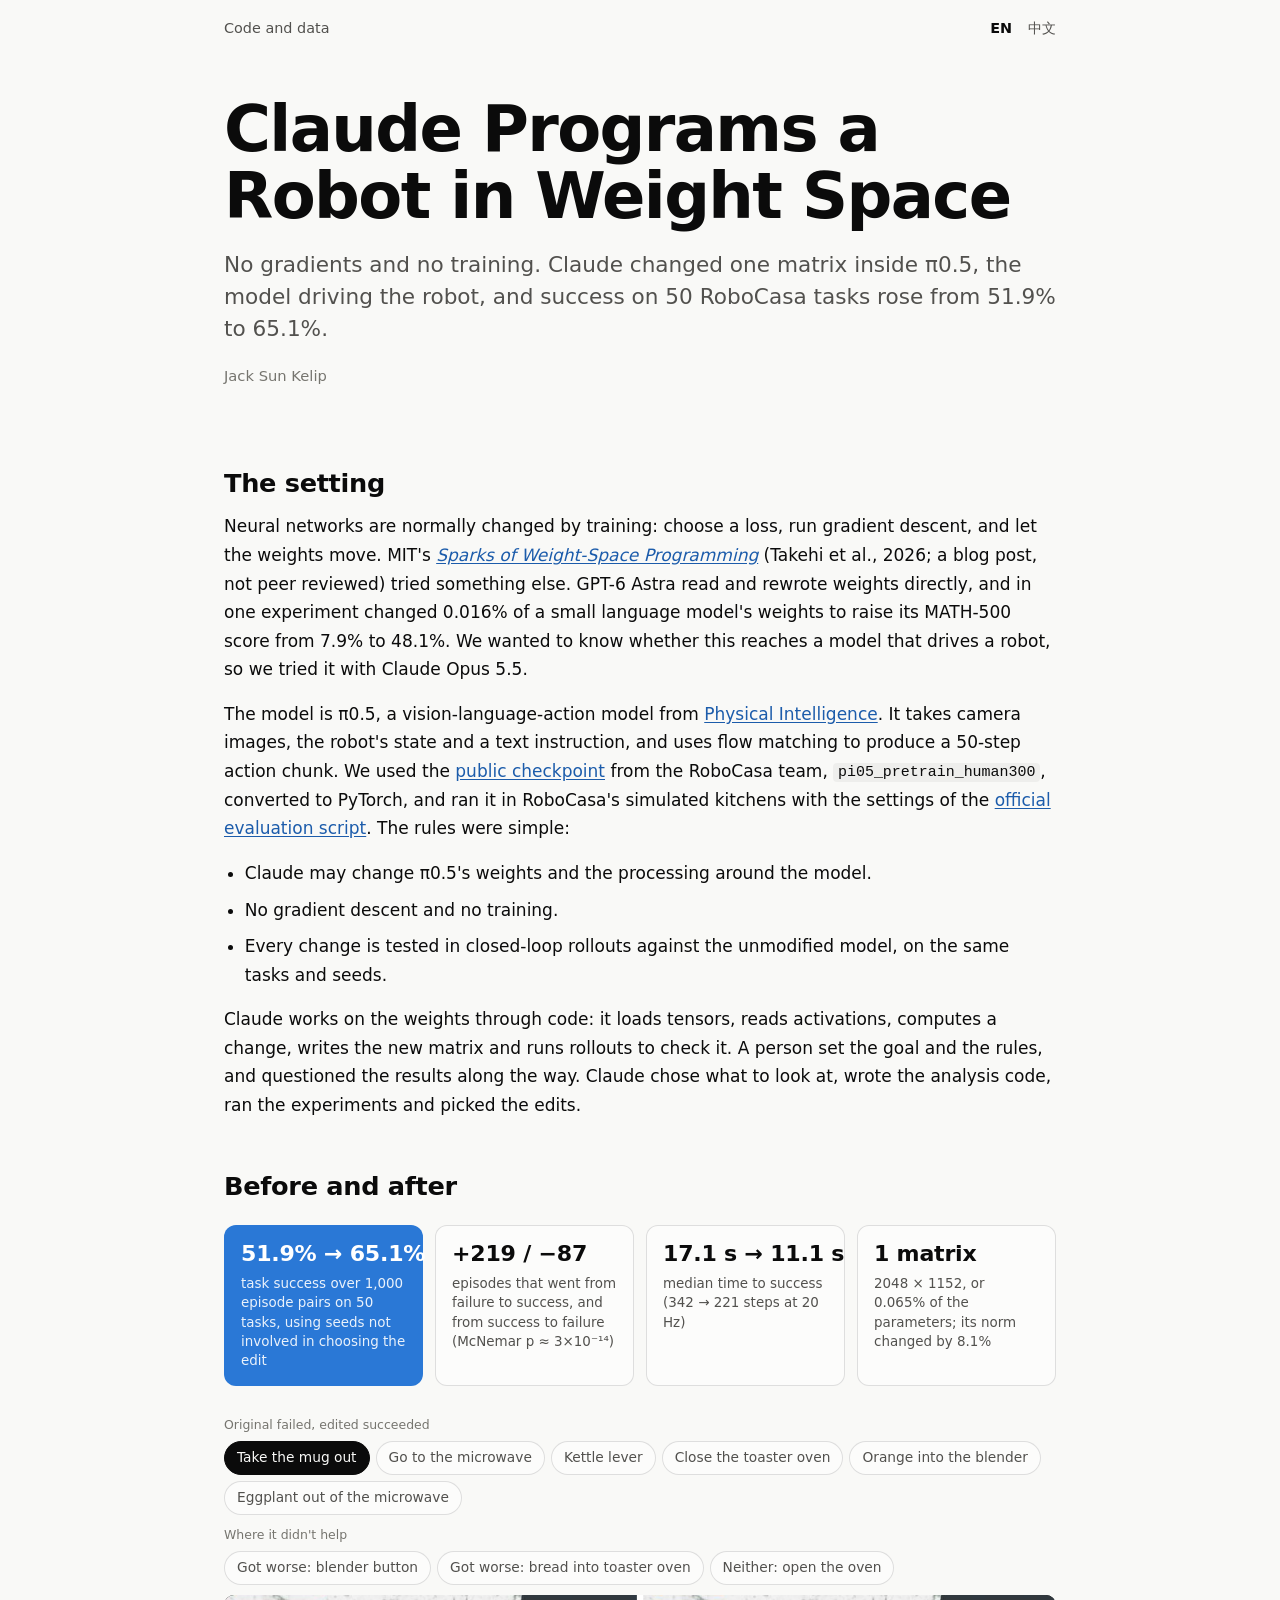
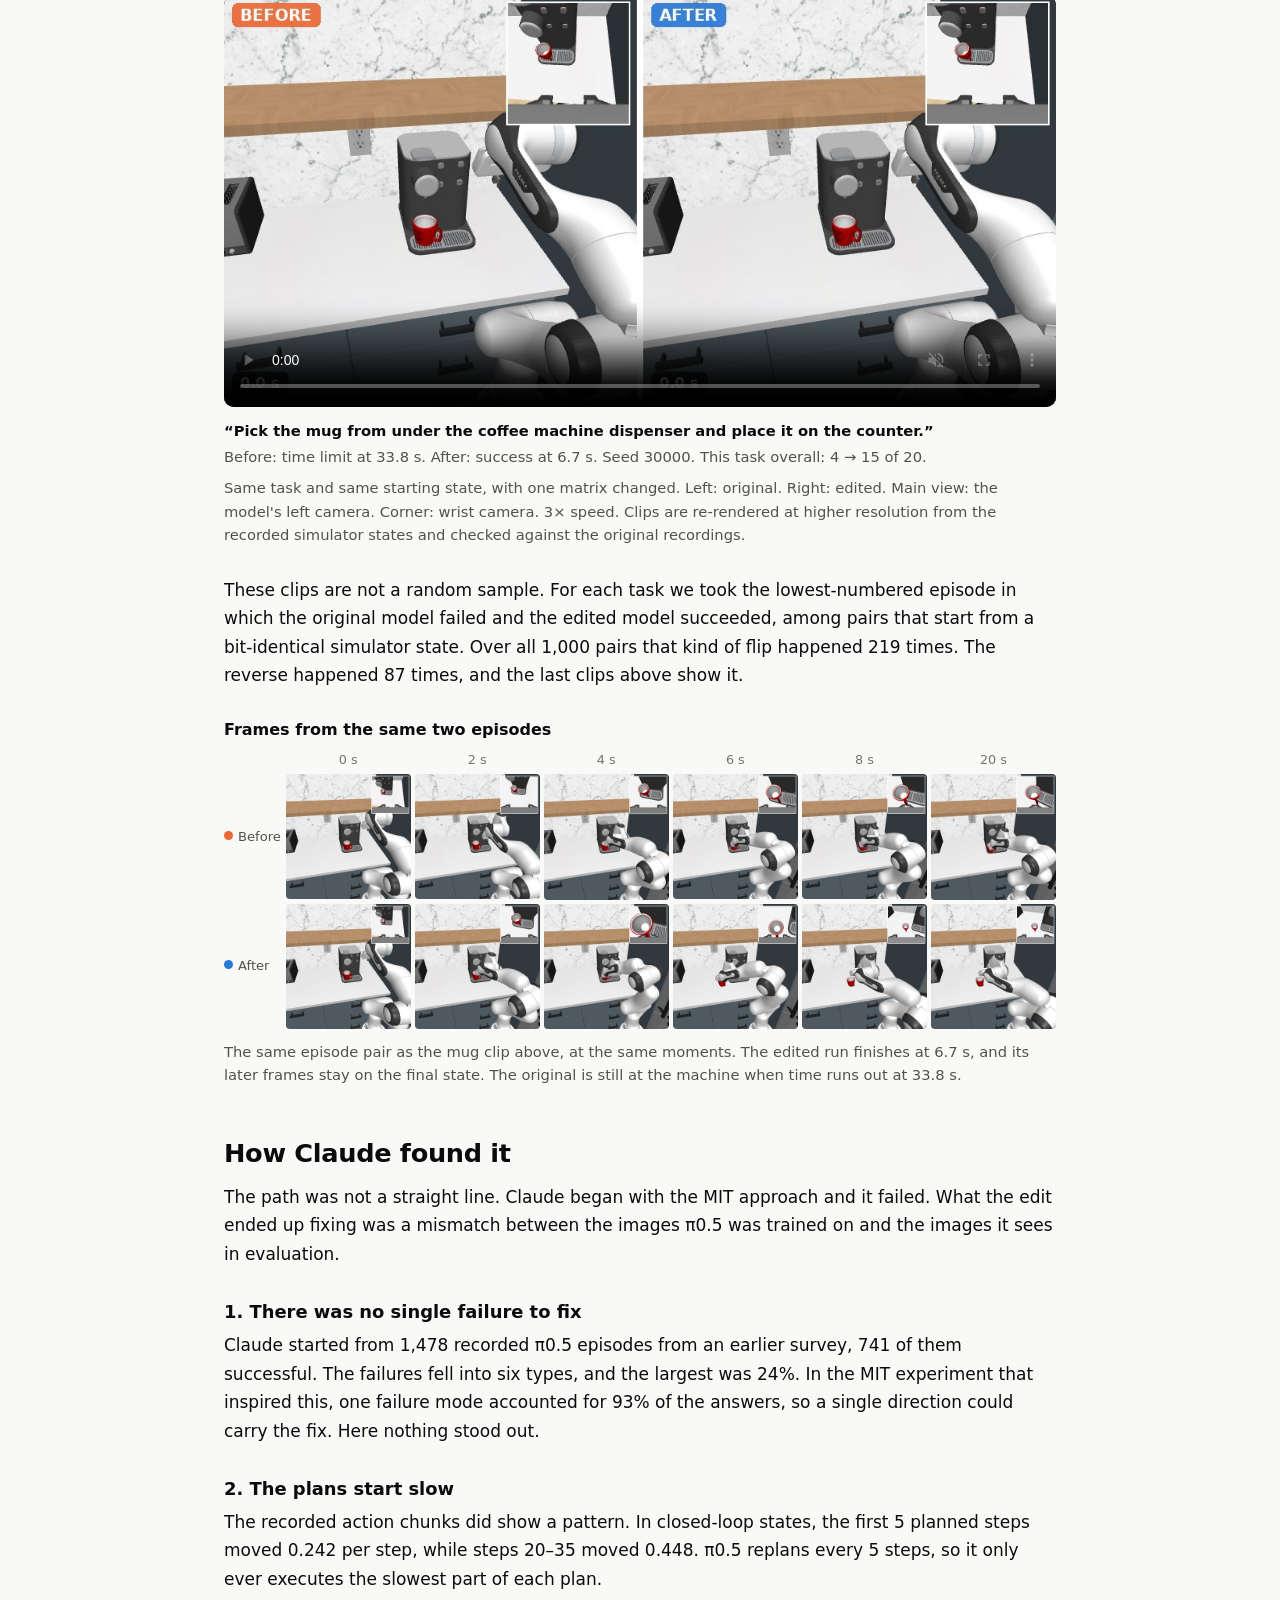
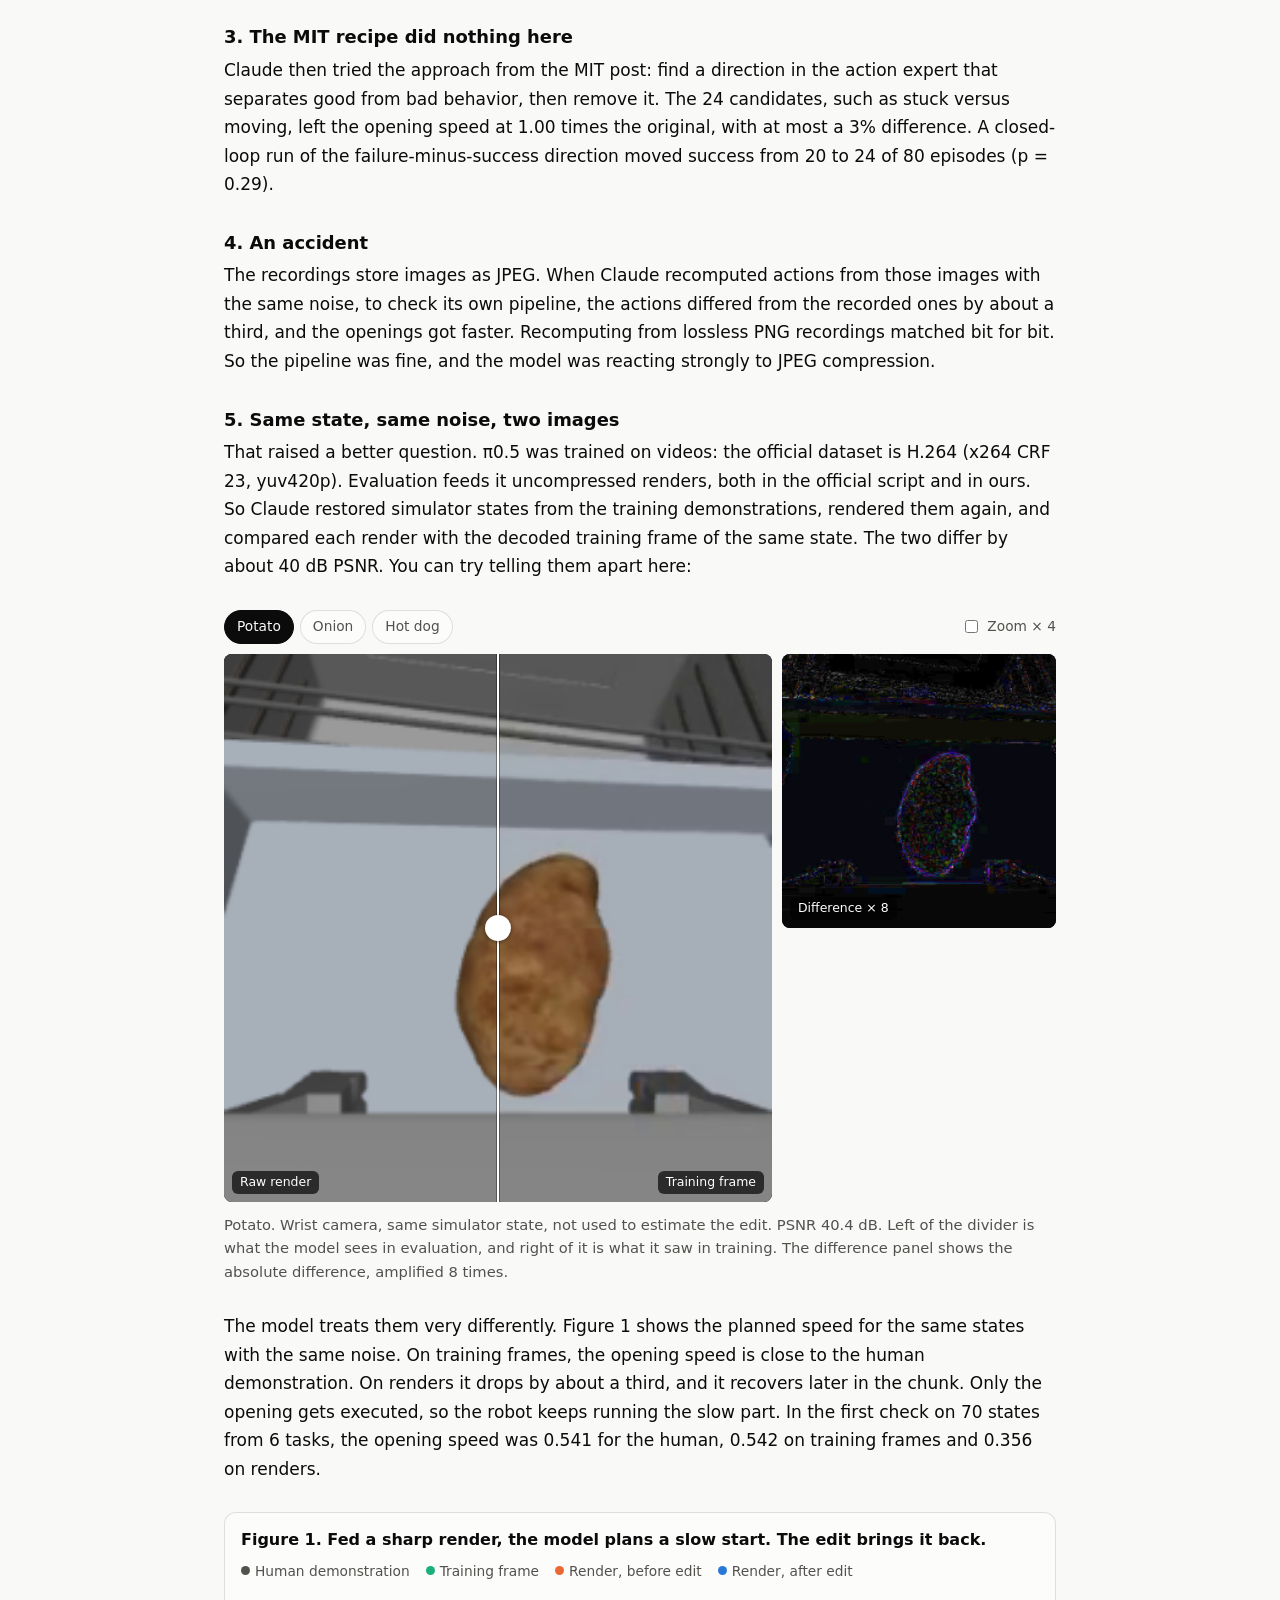
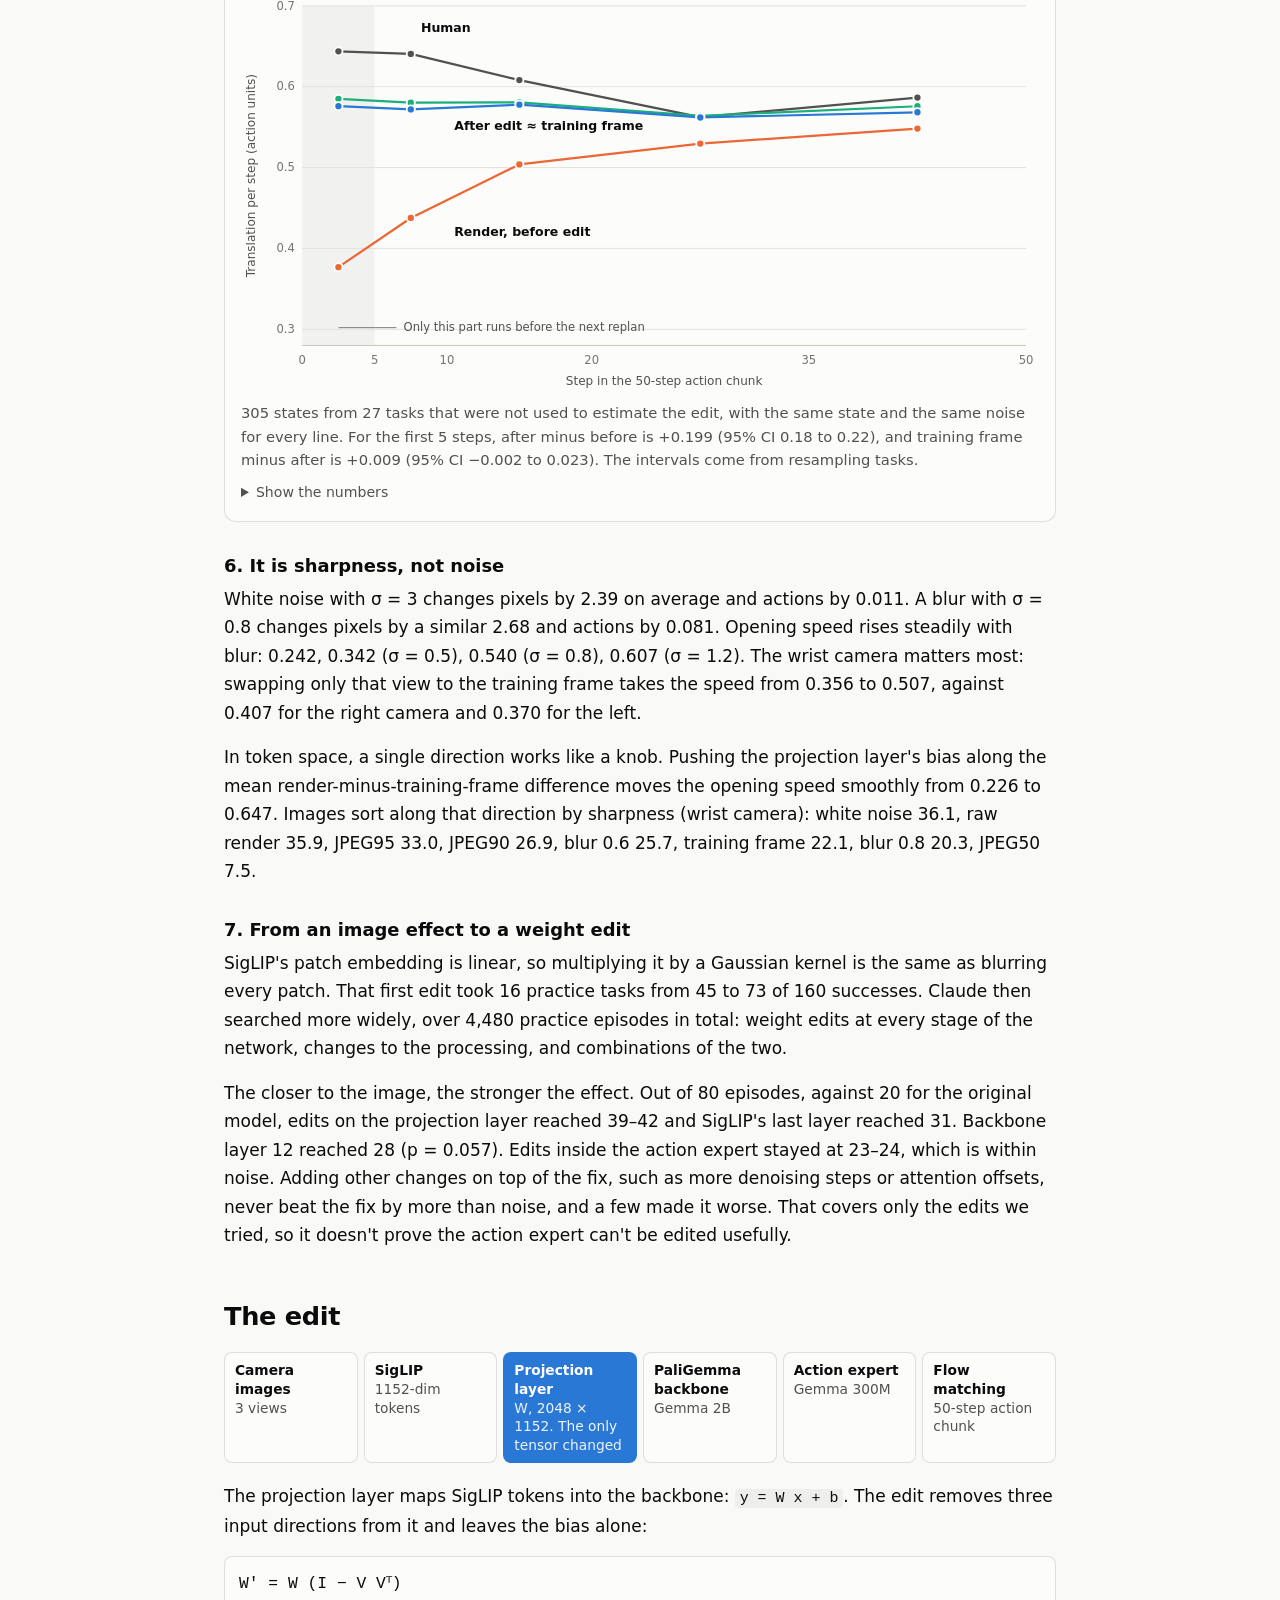
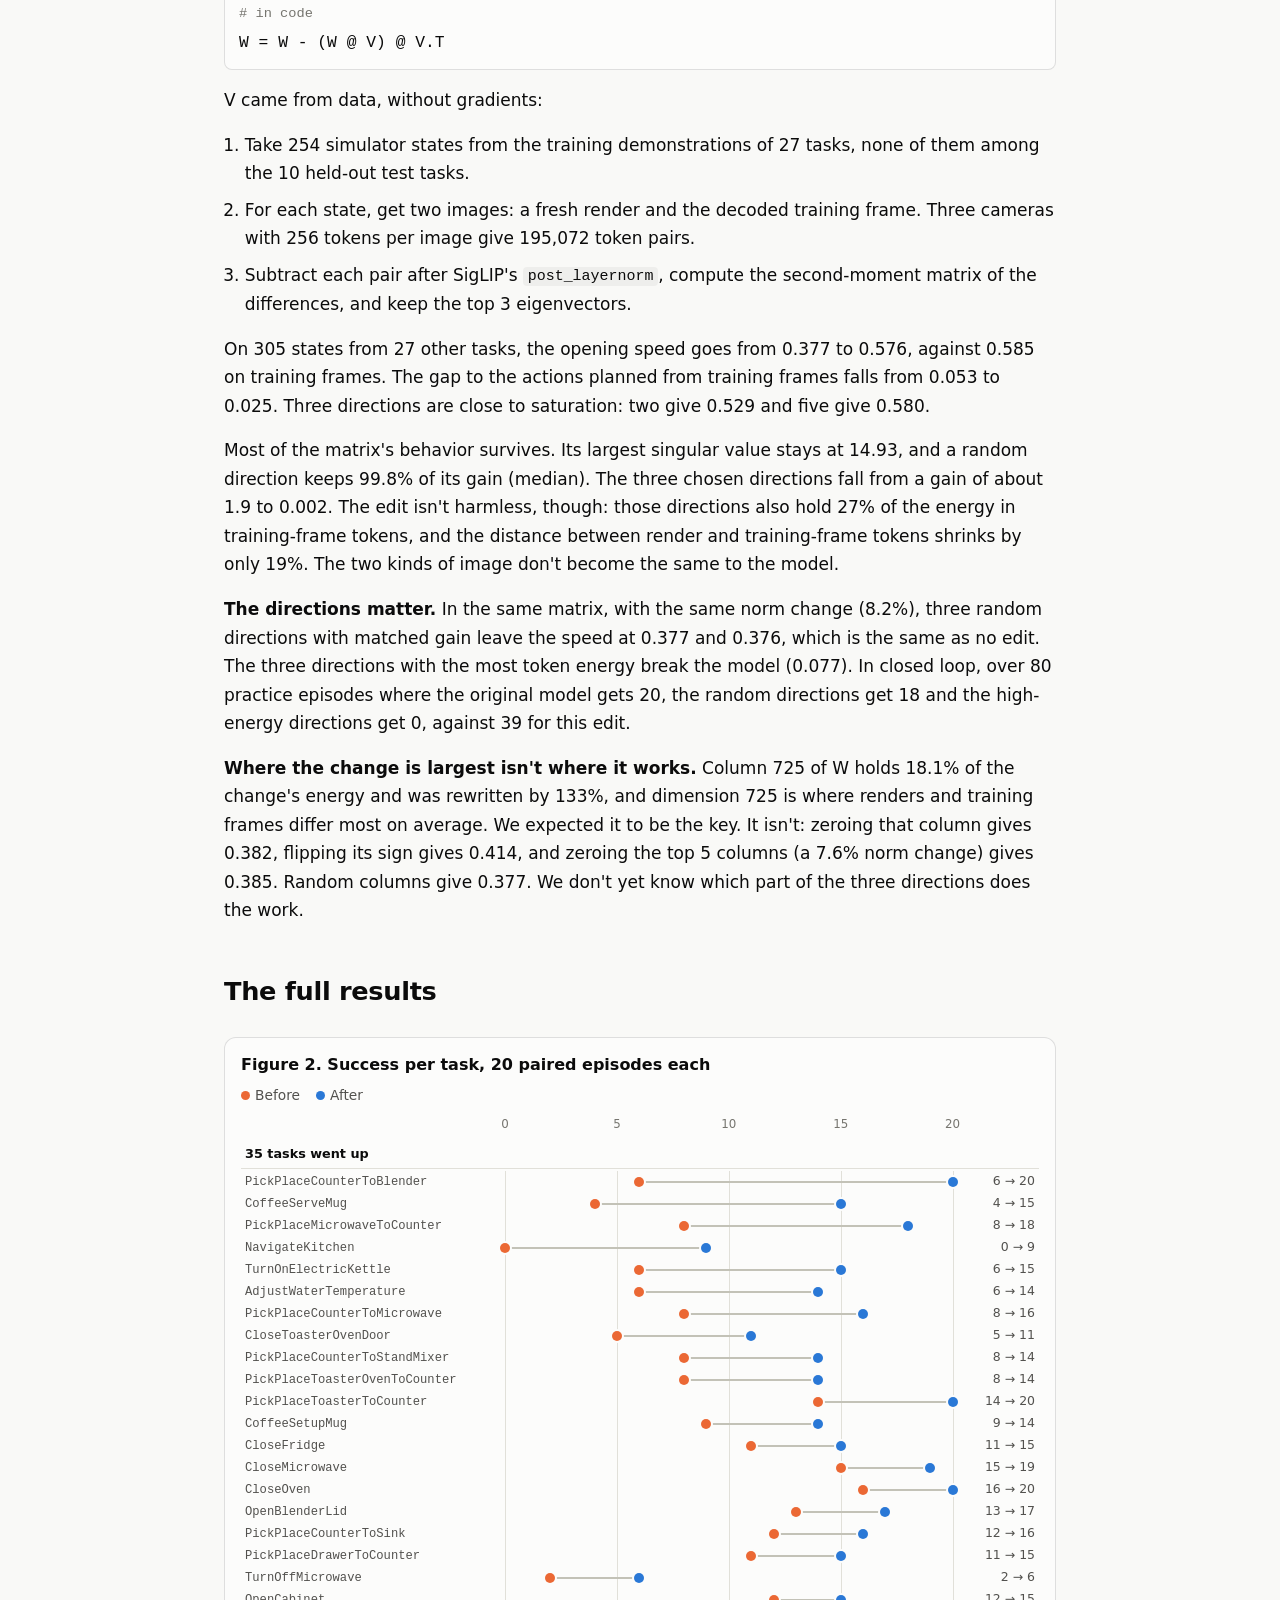
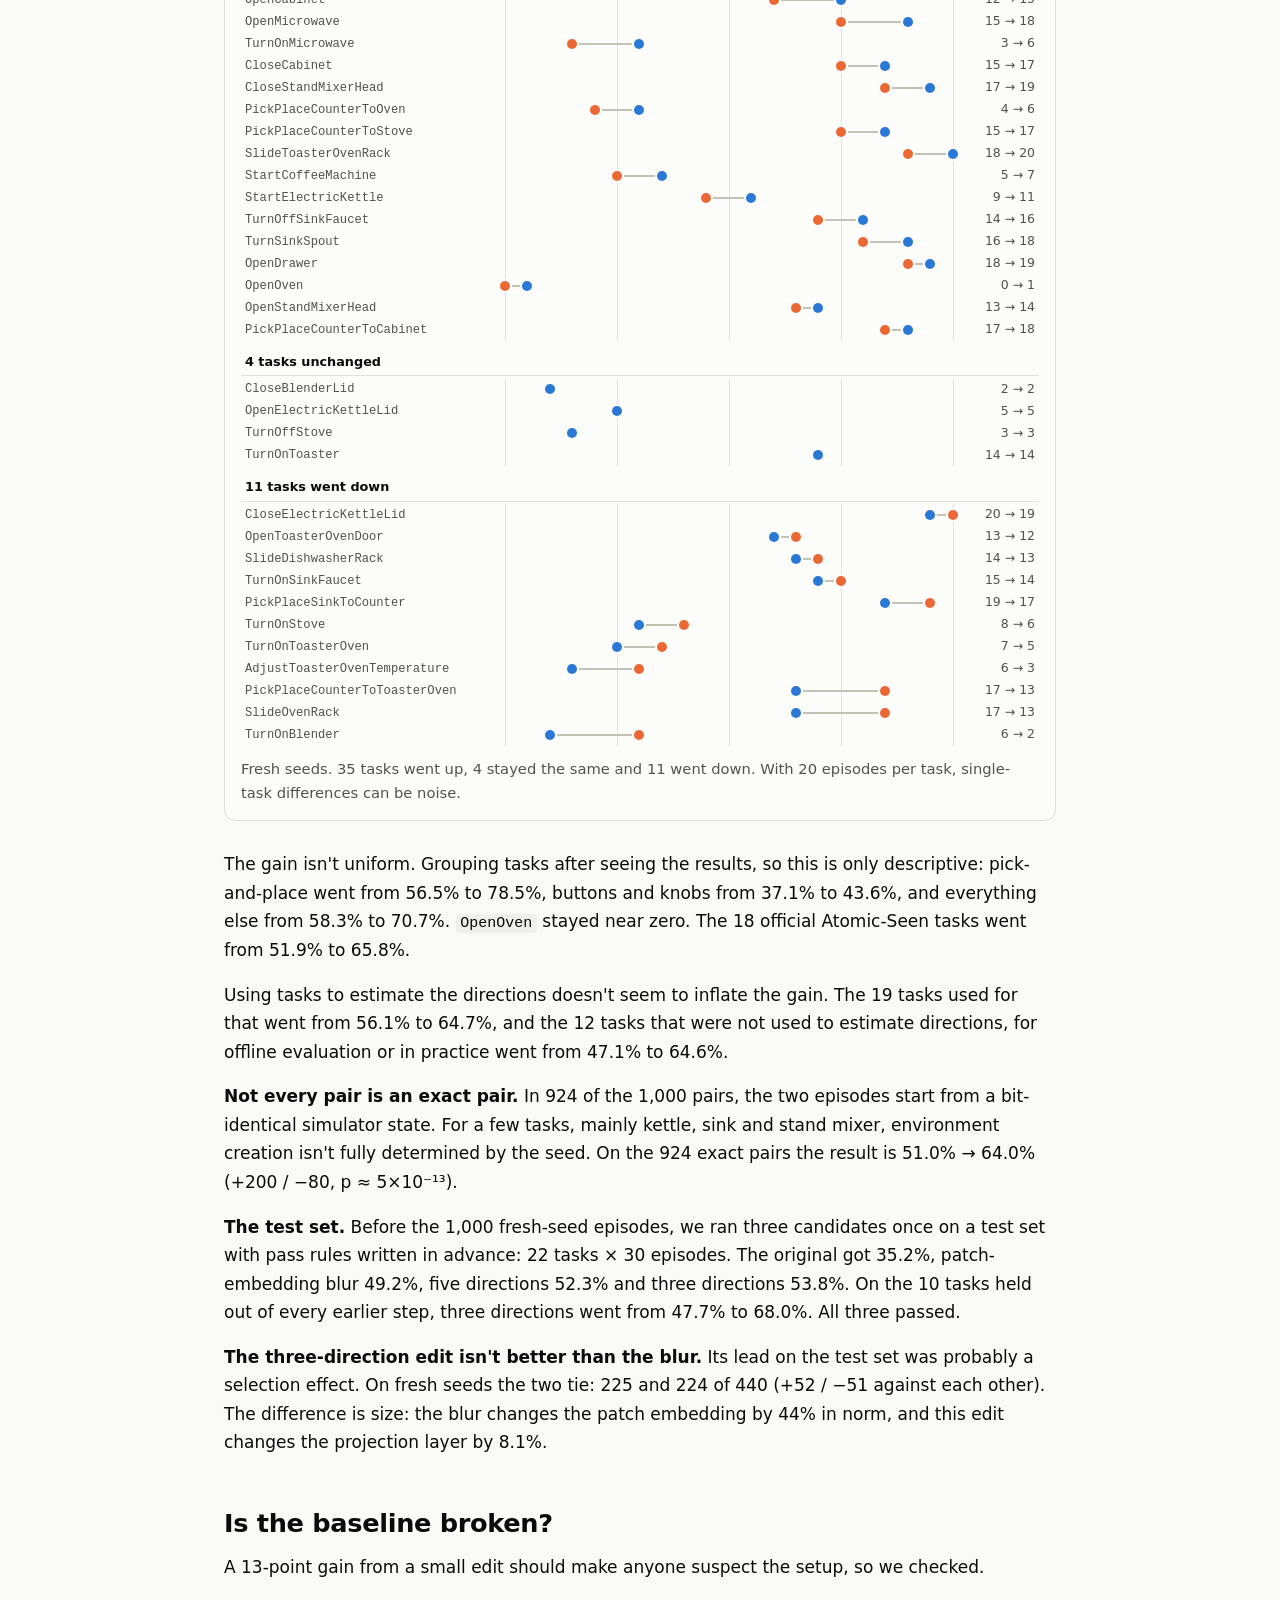
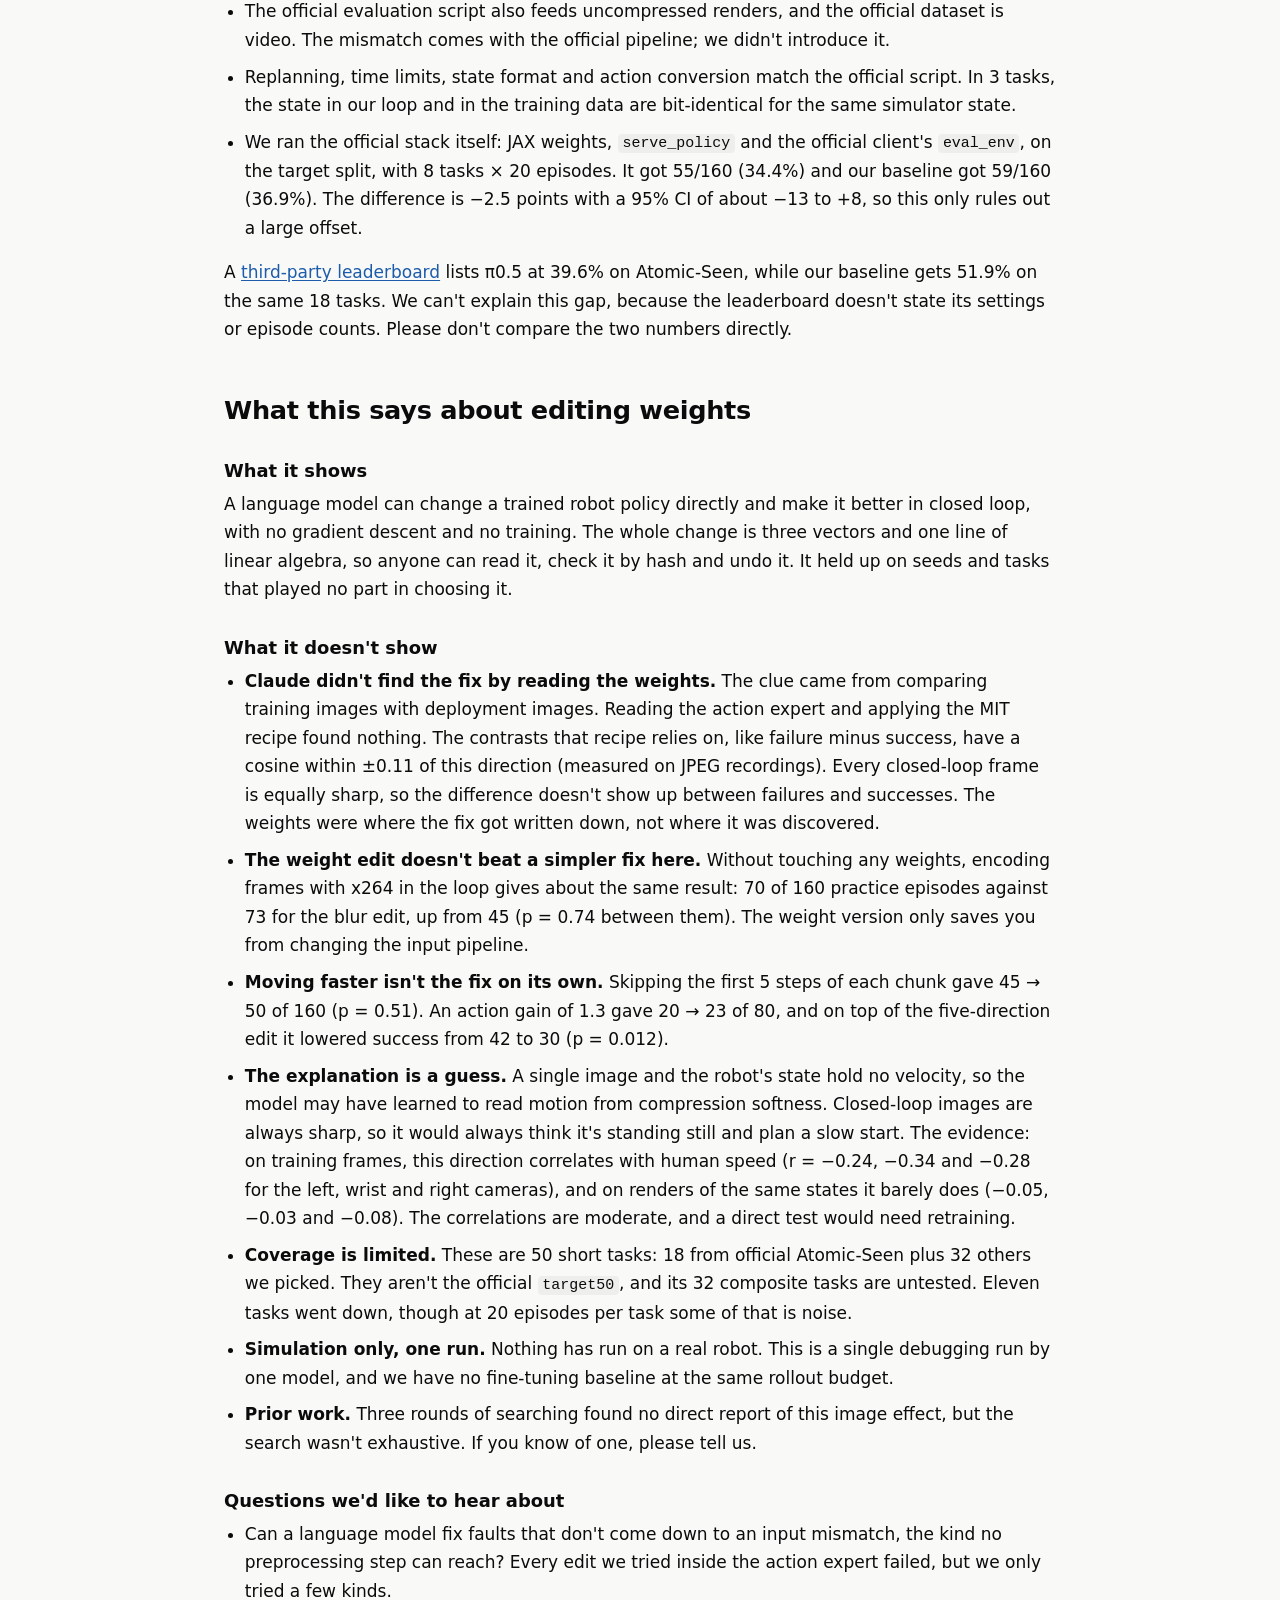
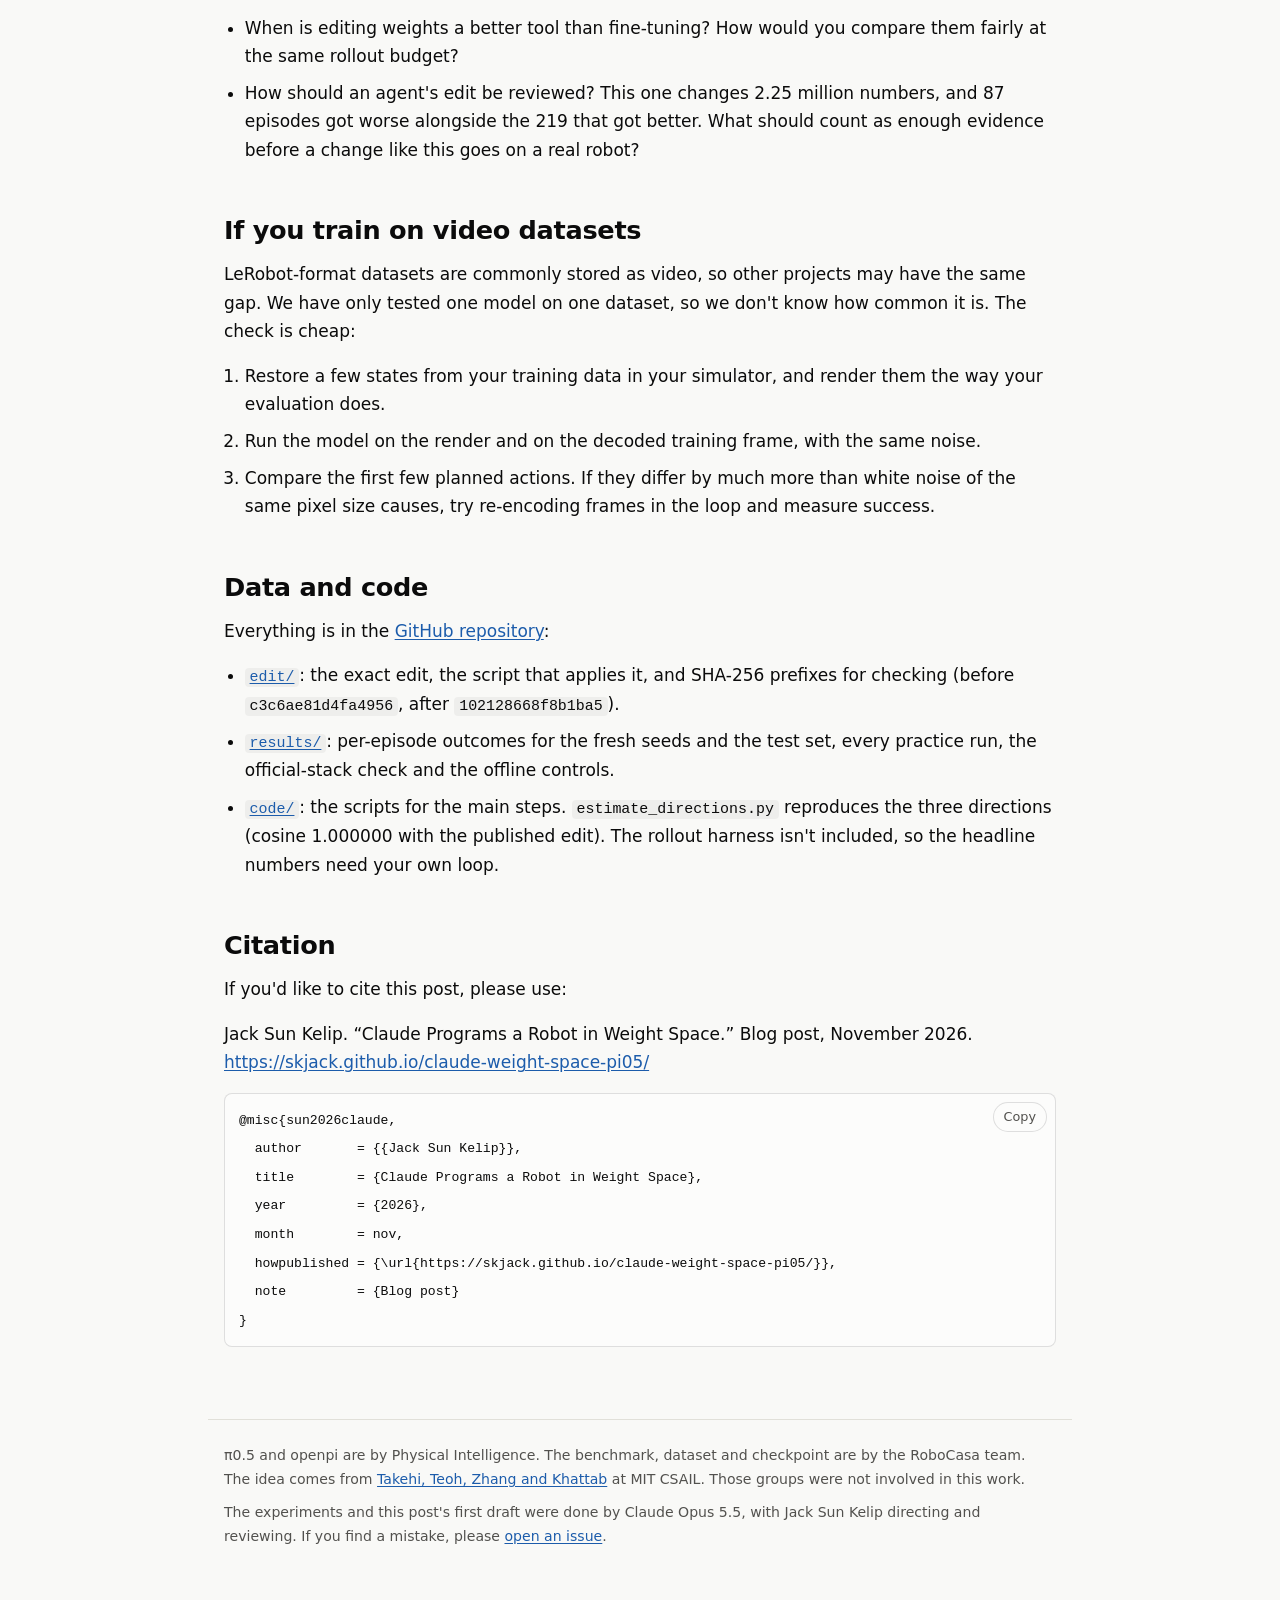
==== commit 485d4968: "Rebuild pages with the new byline" ====
--- a/index.html
+++ b/index.html
@@ -25,7 +25,7 @@
 <header class="hero">
   <h1>Claude Programs a Robot in Weight Space</h1>
   <p class="deck">No gradients and no training. Claude changed one matrix inside π0.5, the model driving the robot, and success on 50 RoboCasa tasks rose from 51.9% to 65.1%.</p>
-  <p class="byline">Ke Sun</p>
+  <p class="byline">Jack Sun Kelip</p>
 </header>
 
 <h2 id="setting">The setting</h2>
@@ -224,12 +224,12 @@
 
 <p>If you'd like to cite this post, please use:</p>
 
-<p class="cite-text">Ke Sun. &ldquo;Claude Programs a Robot in Weight Space.&rdquo; Blog post, November 2026. <a href="https://skjack.github.io/claude-weight-space-pi05/">https://skjack.github.io/claude-weight-space-pi05/</a></p>
+<p class="cite-text">Jack Sun Kelip. &ldquo;Claude Programs a Robot in Weight Space.&rdquo; Blog post, November 2026. <a href="https://skjack.github.io/claude-weight-space-pi05/">https://skjack.github.io/claude-weight-space-pi05/</a></p>
 
 <div class="cite-bib" data-copy data-copied="Copied">
   <button type="button" class="tab cite-copy">Copy</button>
   <pre><code>@misc{sun2026claude,
-  author       = {Ke Sun},
+  author       = {{Jack Sun Kelip}},
   title        = {Claude Programs a Robot in Weight Space},
   year         = {2026},
   month        = nov,
@@ -241,7 +241,7 @@
 </main>
 <footer>
 <p>π0.5 and openpi are by Physical Intelligence. The benchmark, dataset and checkpoint are by the RoboCasa team. The idea comes from <a href="https://rikiyat.github.io/blog/weight-space-programming/">Takehi, Teoh, Zhang and Khattab</a> at MIT CSAIL. Those groups were not involved in this work.</p>
-<p>The experiments and this post's first draft were done by Claude Opus 5.5, with Ke Sun directing and reviewing. If you find a mistake, please <a href="https://github.com/skJack/claude-weight-space-pi05/issues">open an issue</a>.</p>
+<p>The experiments and this post's first draft were done by Claude Opus 5.5, with Jack Sun Kelip directing and reviewing. If you find a mistake, please <a href="https://github.com/skJack/claude-weight-space-pi05/issues">open an issue</a>.</p>
 </footer>
 <script src="assets/site.js"></script>
 </body>
--- a/assets/site.css
+++ b/assets/site.css
@@ -76,7 +76,7 @@
   justify-content: space-between;
   align-items: center;
   gap: 16px;
-  max-width: 60rem;
+  max-width: 54rem;
   margin: 0 auto;
   padding: 16px;
   font-size: .9rem;
@@ -88,7 +88,7 @@
 .topbar nav { display: flex; gap: 16px; align-items: center; }
 .lang-current { color: var(--ink); font-weight: 600; }
 
-main { max-width: 44rem; margin: 0 auto; padding: 0 16px 72px; }
+main { max-width: 54rem; margin: 0 auto; padding: 0 16px 72px; }
 
 .hero { padding: 40px 0 28px; }
 
@@ -125,14 +125,7 @@
 ul, ol { padding-left: 1.3rem; margin: 0 0 1rem; }
 li { margin-bottom: .5rem; }
 
-.wide {
-  width: min(100vw - 32px, 60rem);
-  margin-left: 50%;
-  transform: translateX(-50%);
-}
-
 figure { margin: 1.8rem 0; }
-figure.wide { margin-left: 50%; }
 
 figcaption {
   color: var(--ink2);
@@ -156,8 +149,6 @@
   margin: 1.4rem 0 1.8rem;
 }
 
-.tiles.wide { margin-left: 50%; }
-
 .tile {
   background: var(--surface);
   border: 1px solid var(--border);
@@ -167,10 +158,11 @@
 
 .tile b {
   display: block;
-  font-size: clamp(1.3rem, 2.8vw, 1.72rem);
-  line-height: 1.2;
+  font-size: clamp(1.12rem, 1.9vw, 1.38rem);
+  line-height: 1.25;
   letter-spacing: -.01em;
   font-weight: 650;
+  white-space: nowrap;
   margin-bottom: 6px;
 }
 
@@ -351,8 +343,6 @@
   margin: 1.2rem 0;
 }
 
-.pipe.wide { margin-left: 50%; }
-
 .pipe div {
   flex: 1 1 7.2rem;
   background: var(--surface);
@@ -521,7 +511,7 @@
 
 /* footer */
 footer {
-  max-width: 44rem;
+  max-width: 54rem;
   margin: 0 auto;
   padding: 24px 16px 56px;
   border-top: 1px solid var(--grid);
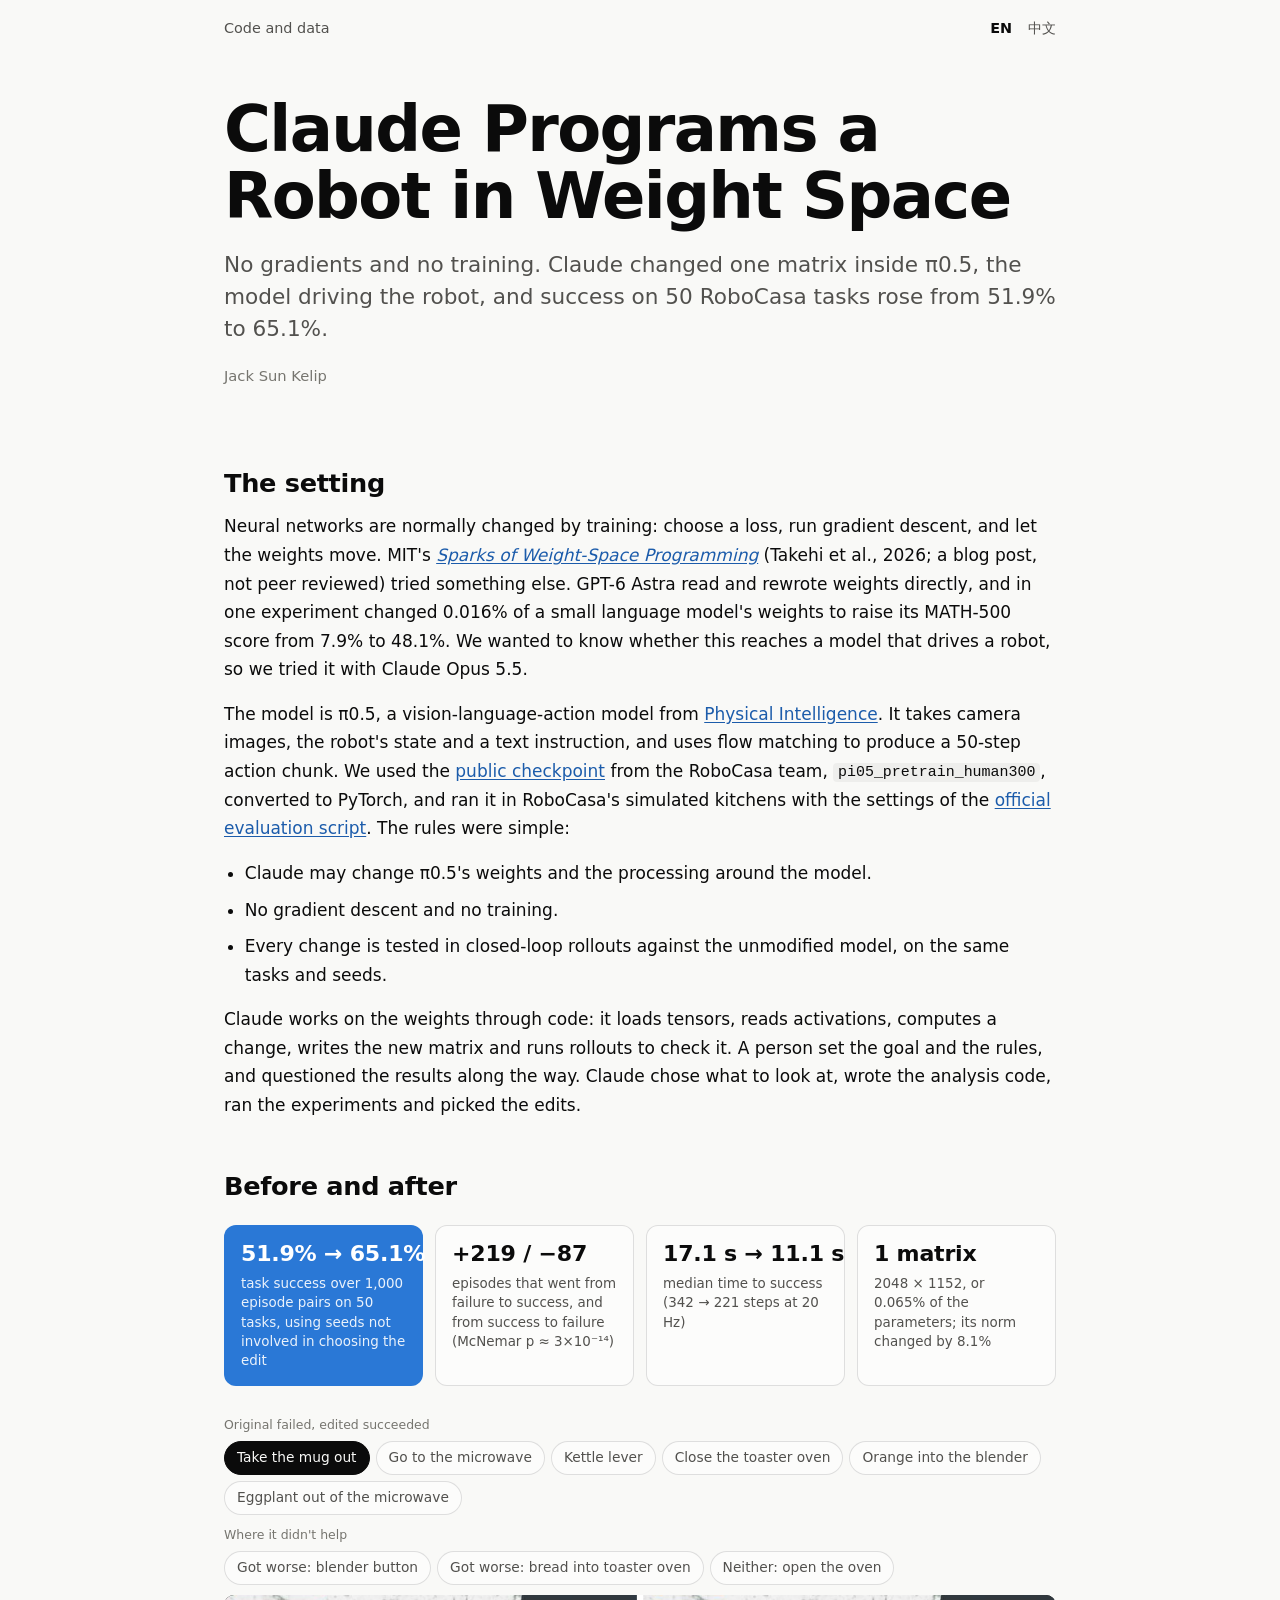
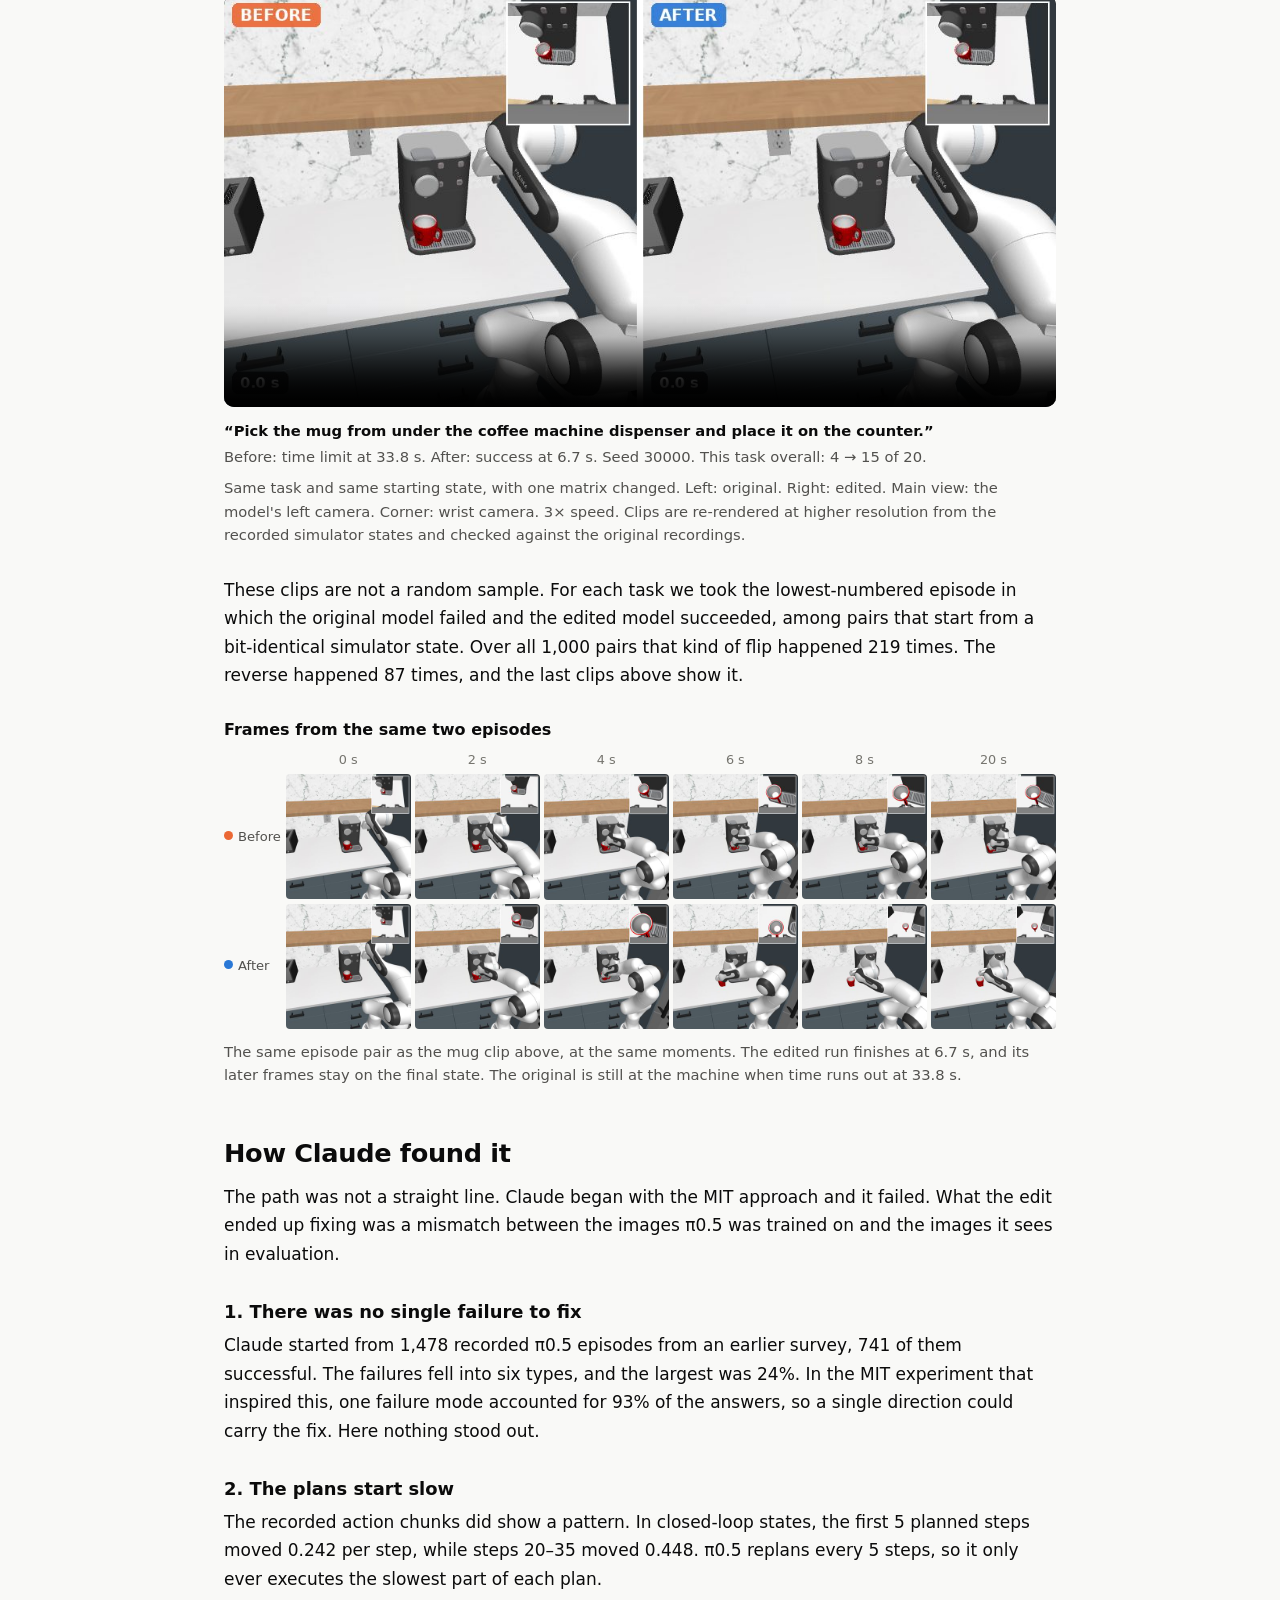
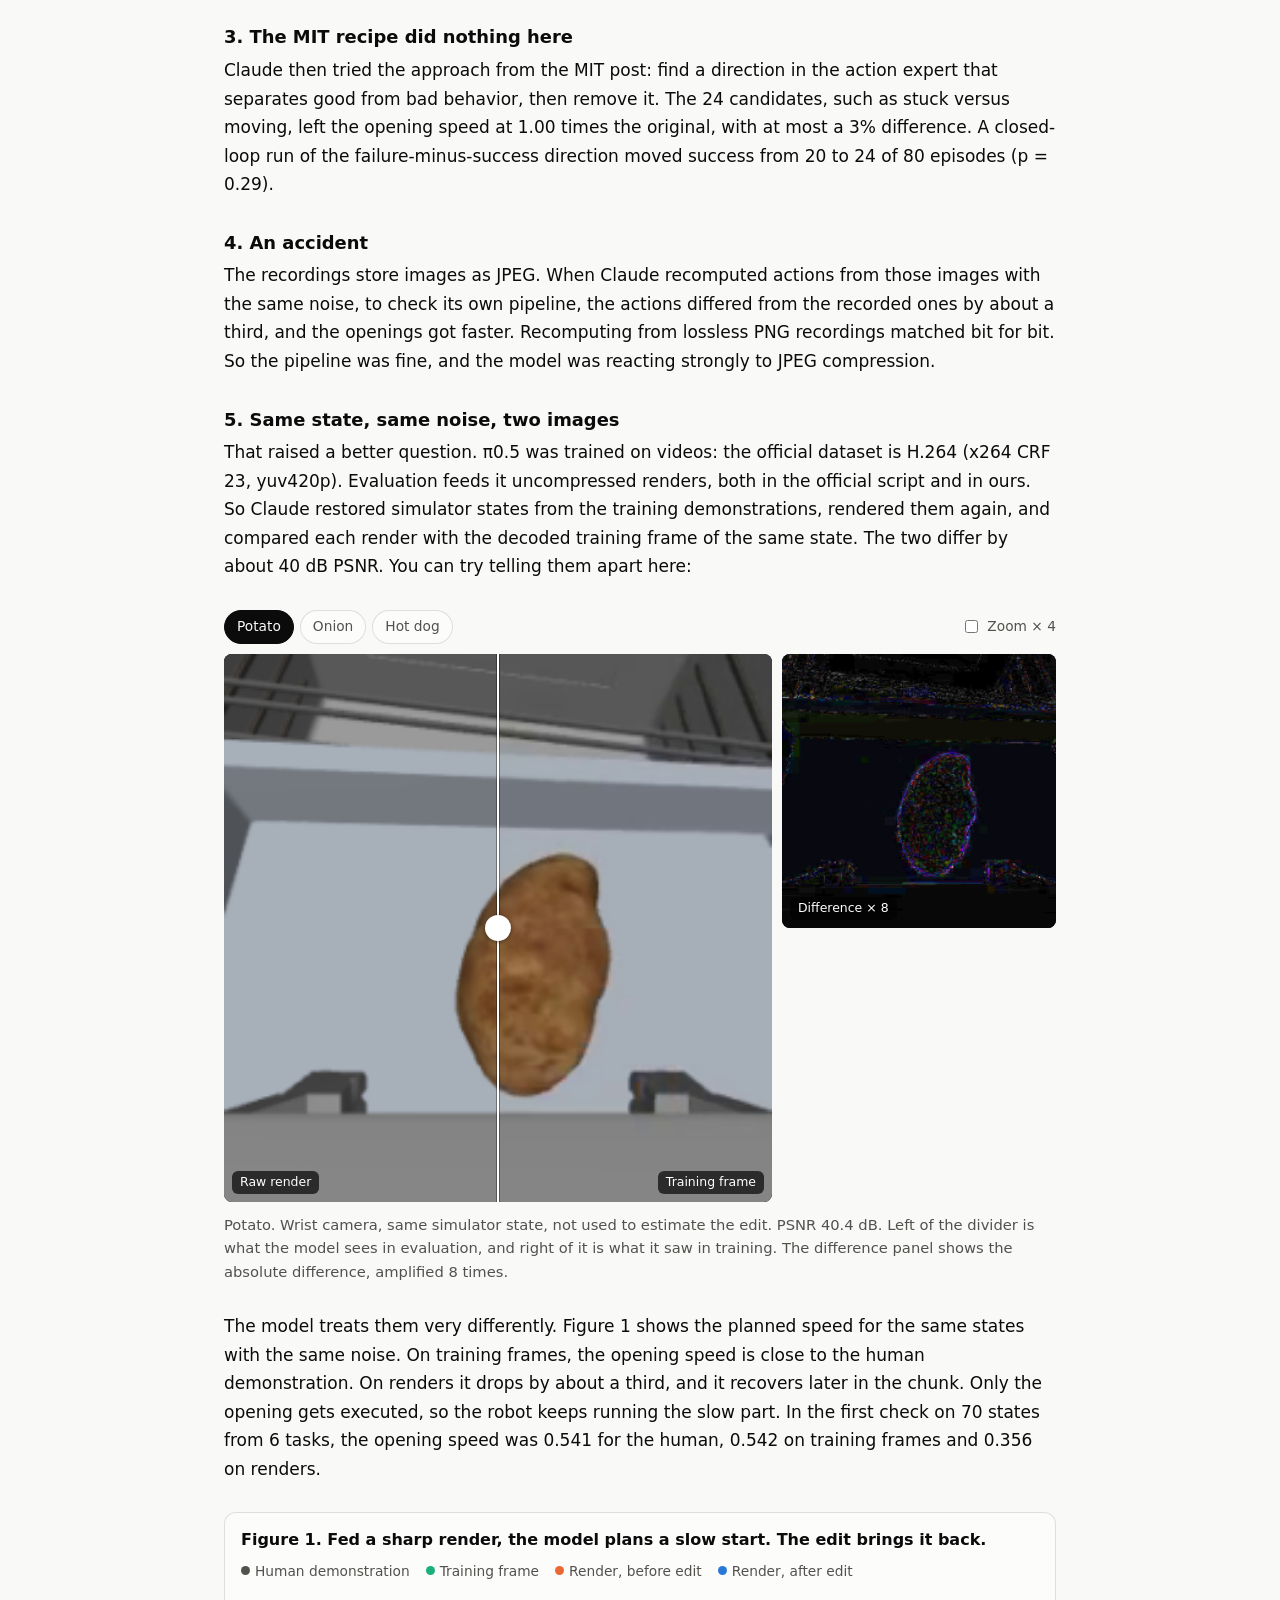
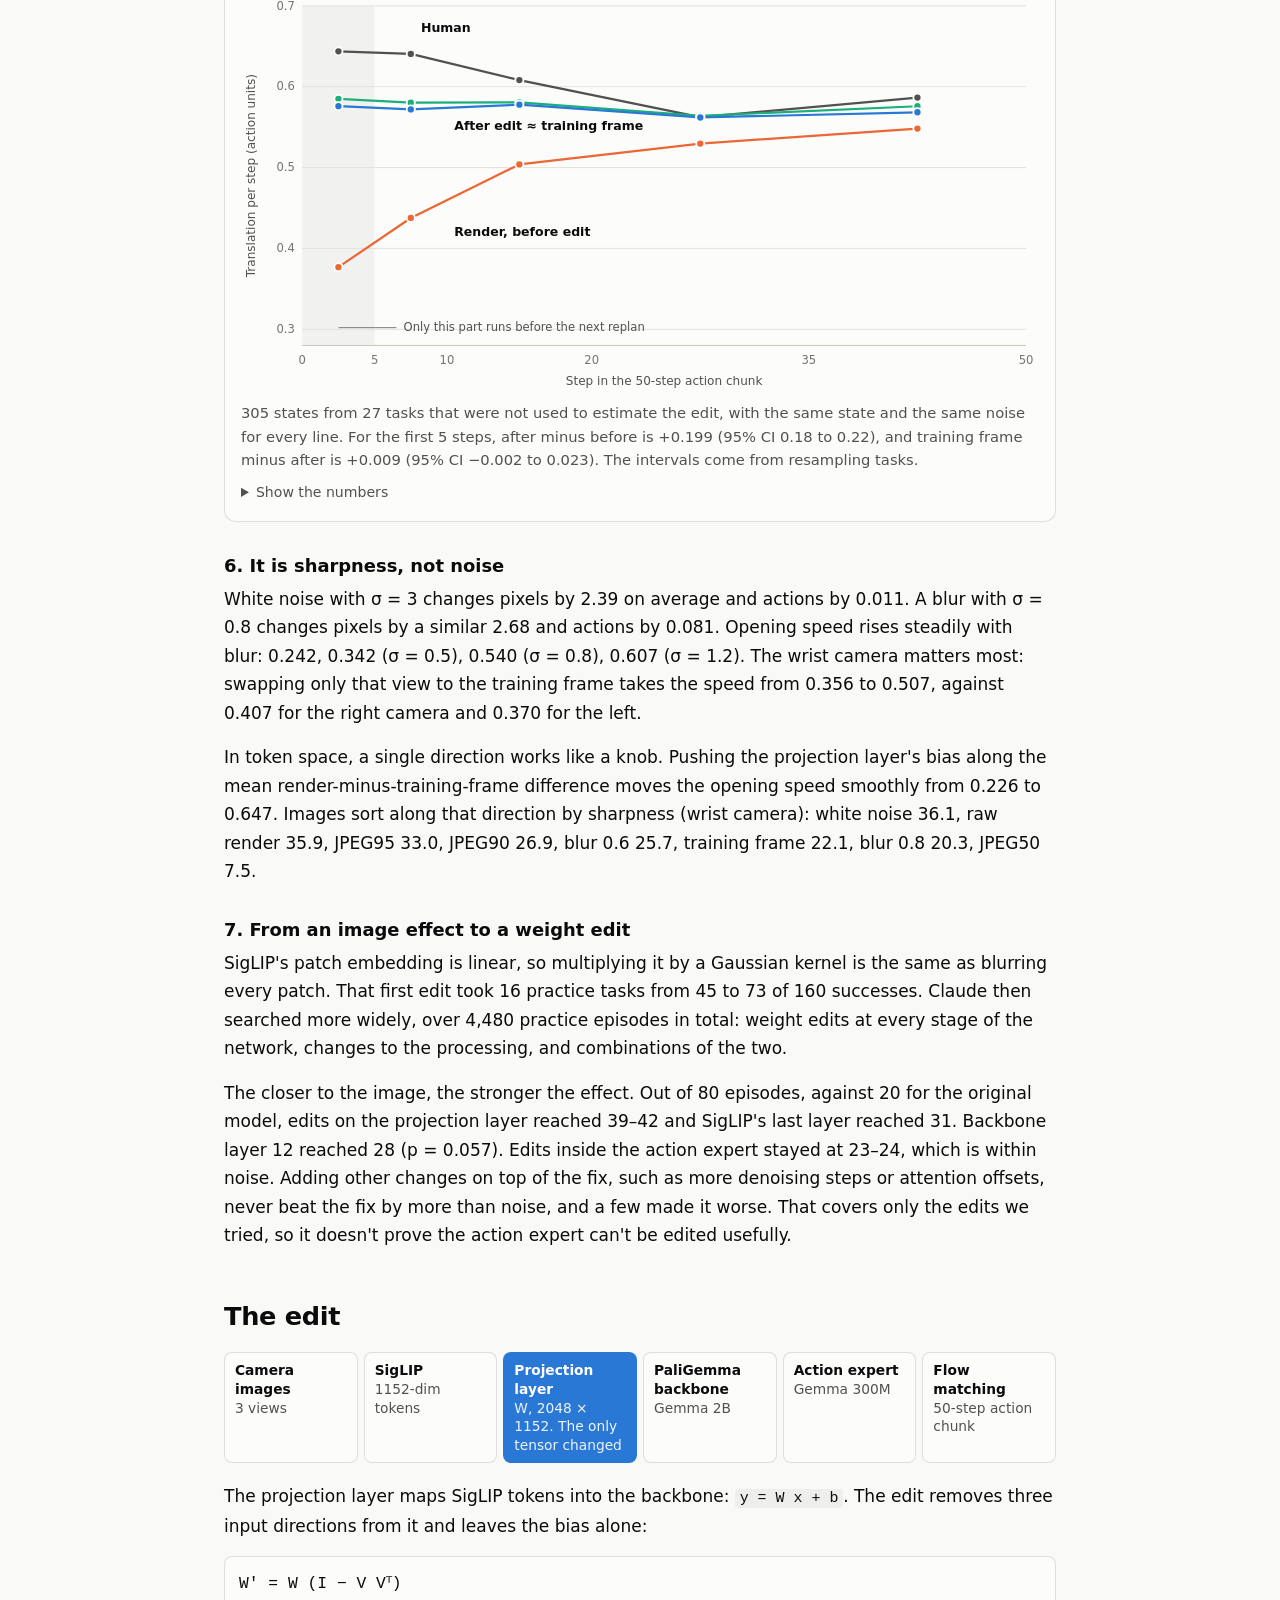
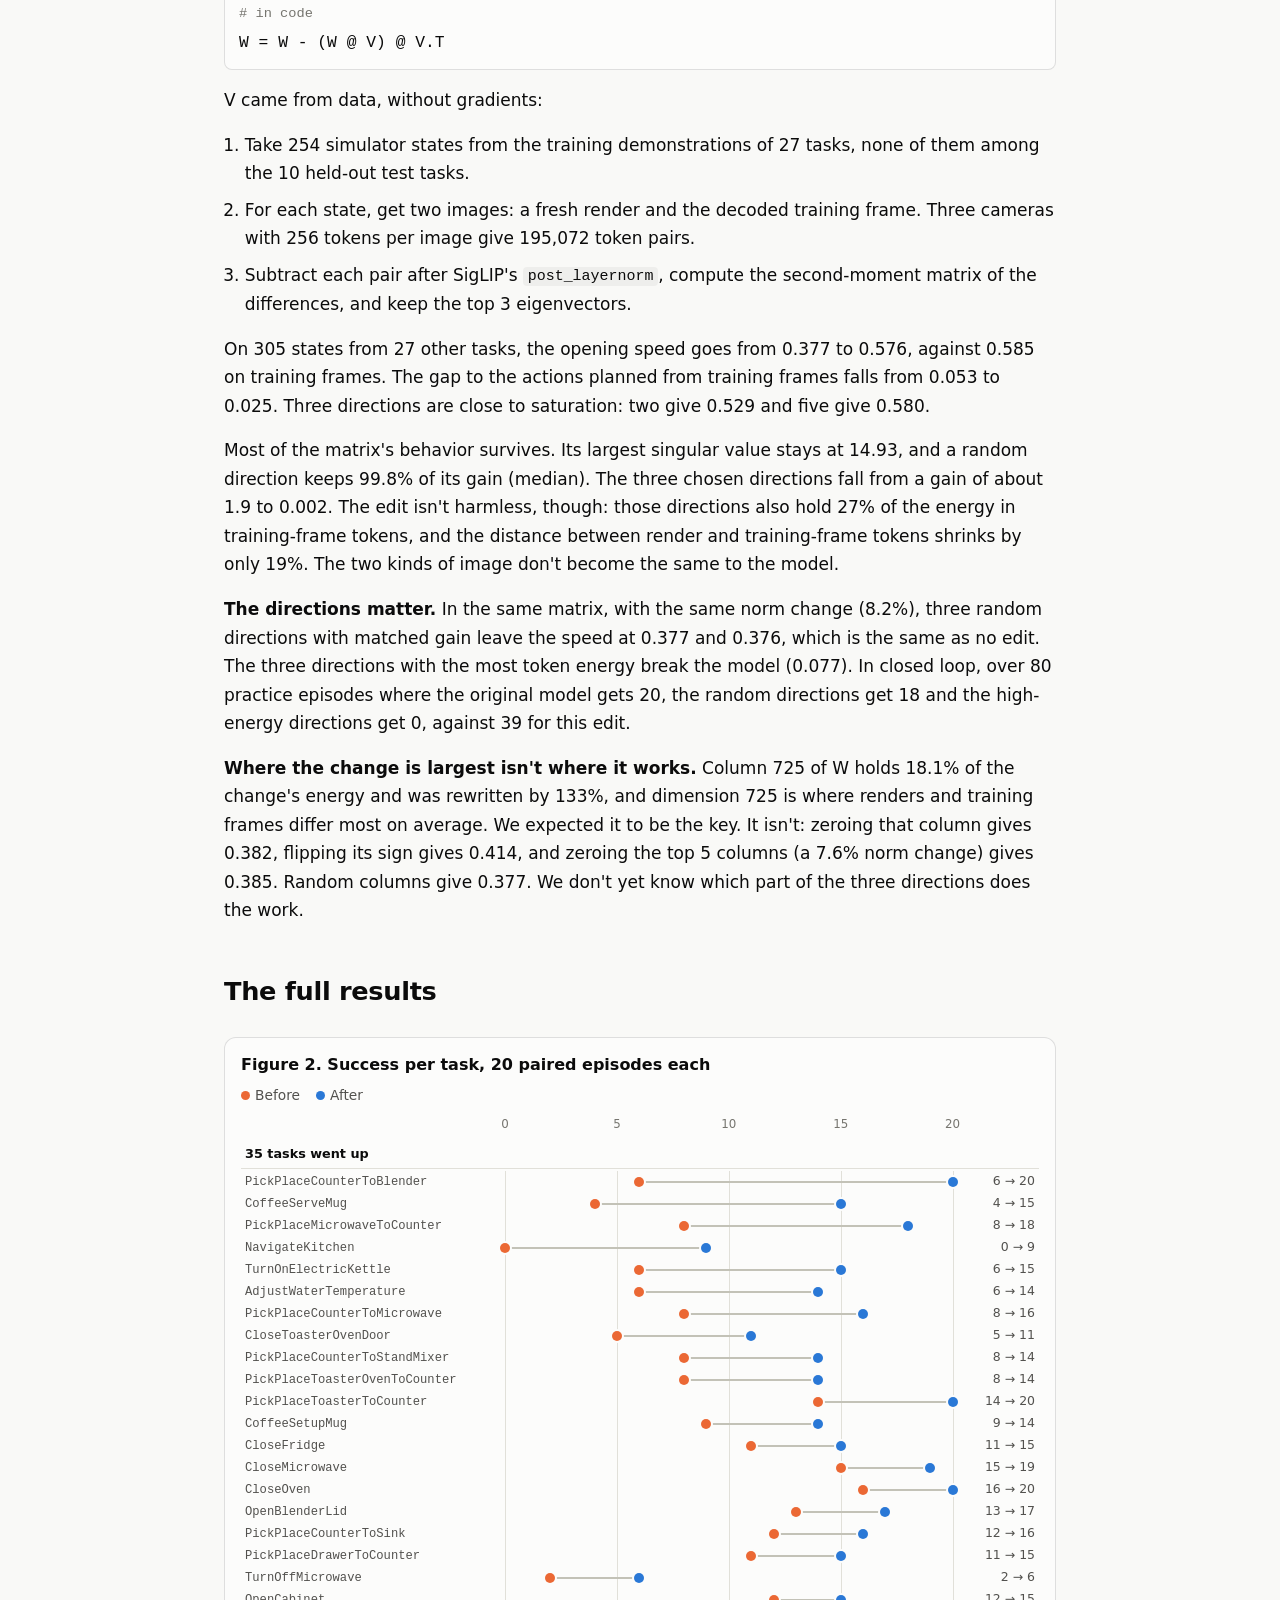
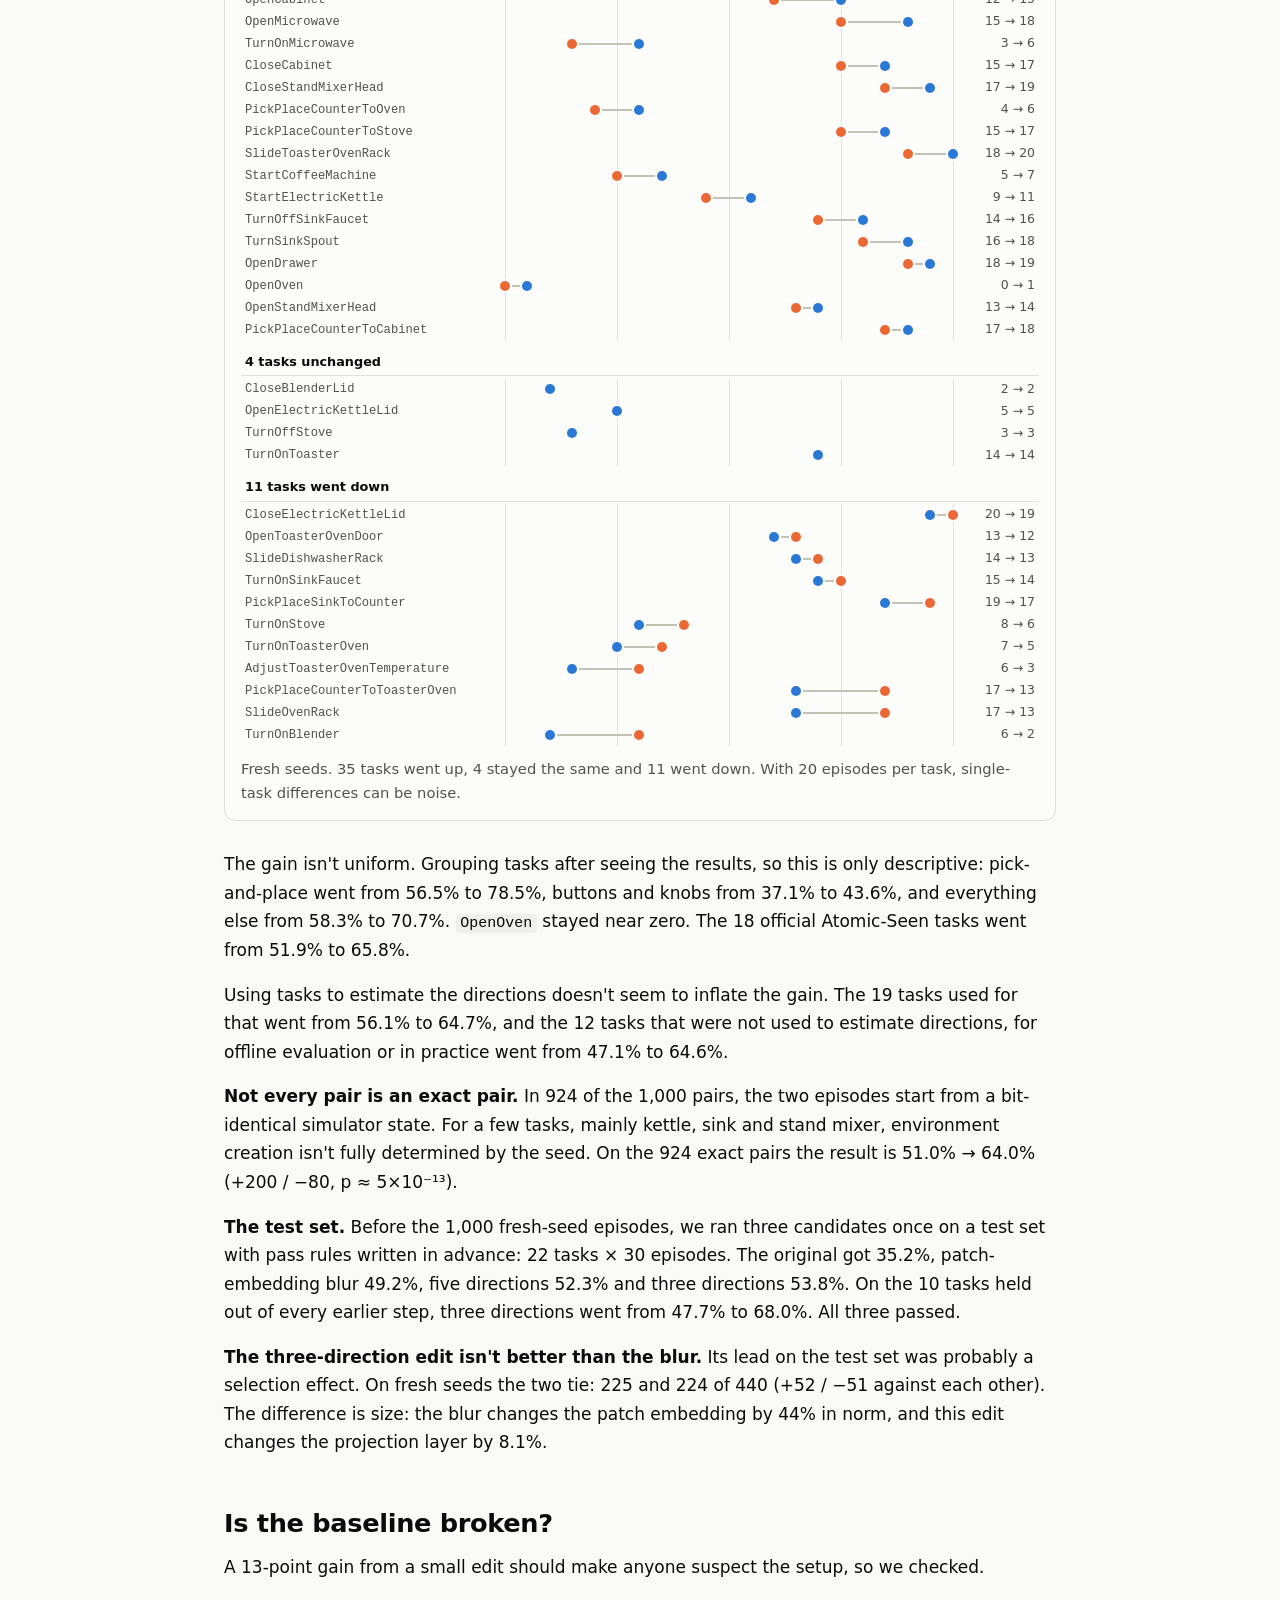
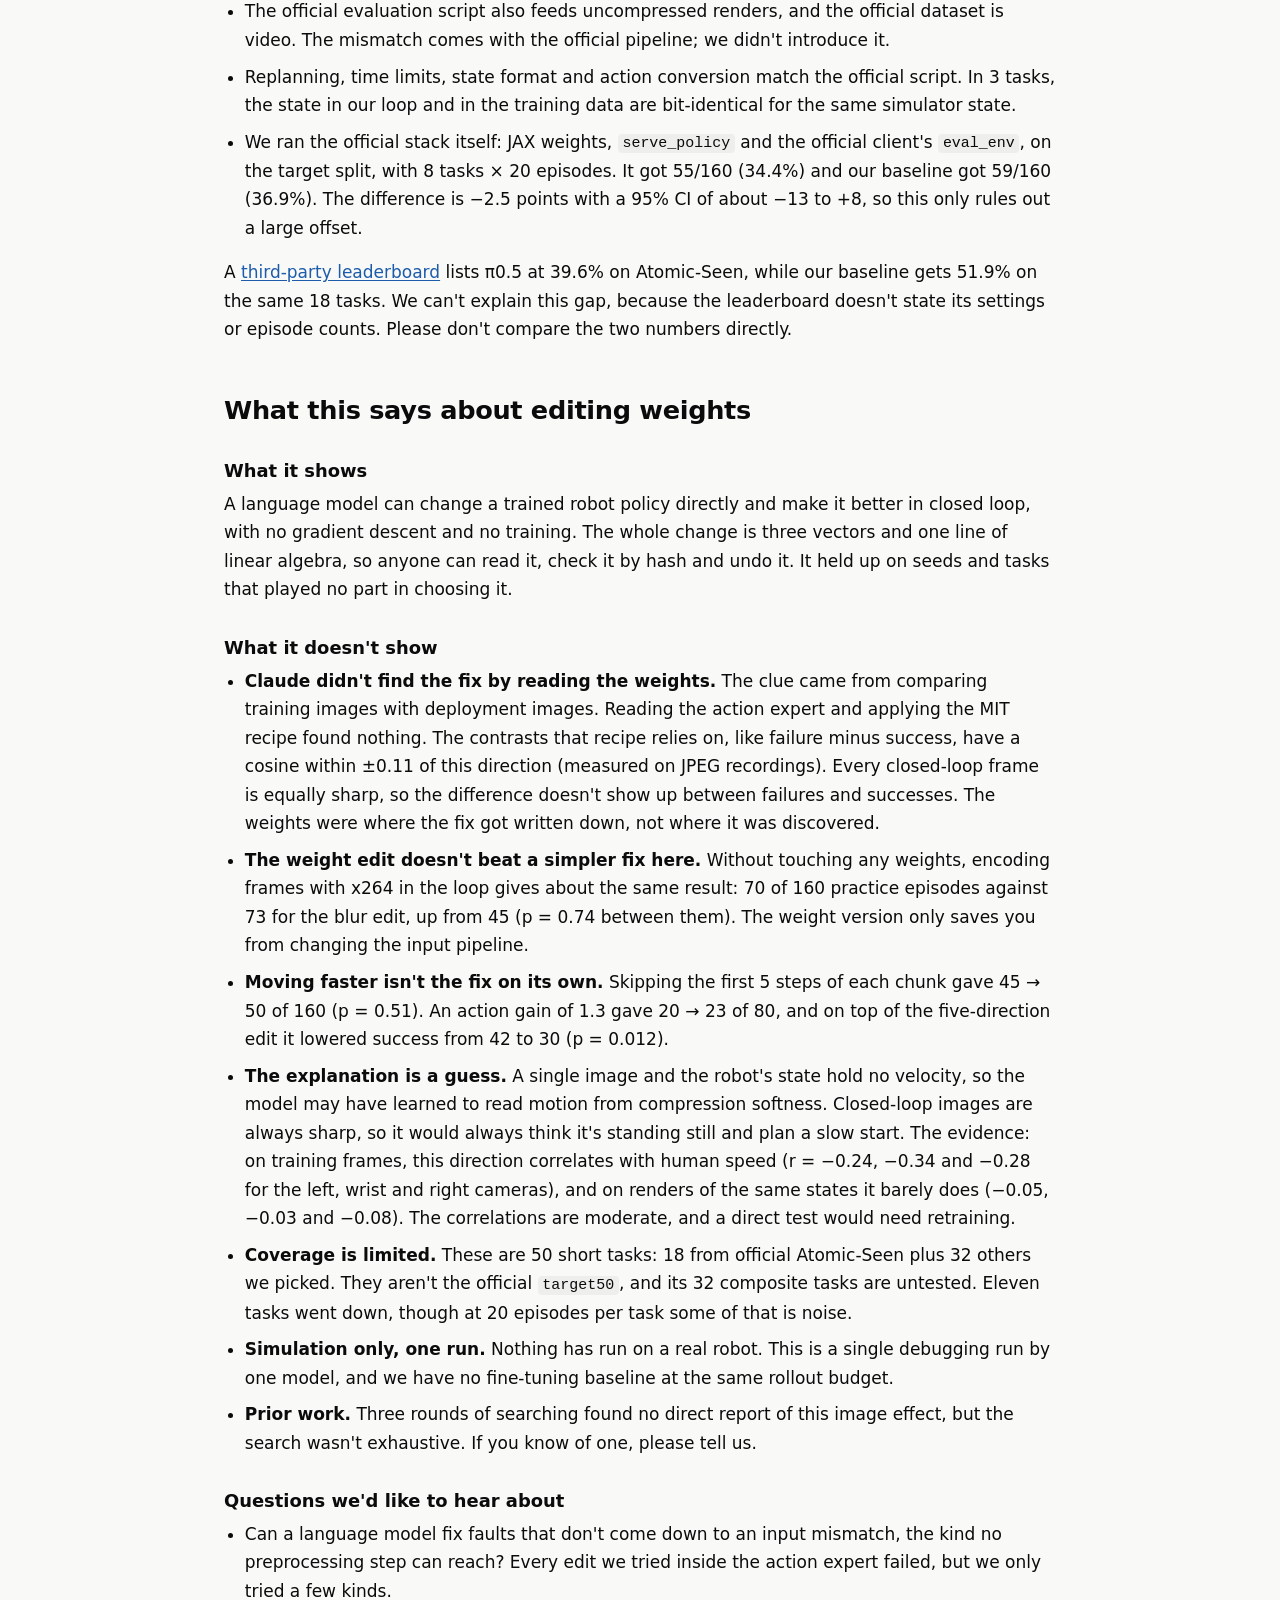
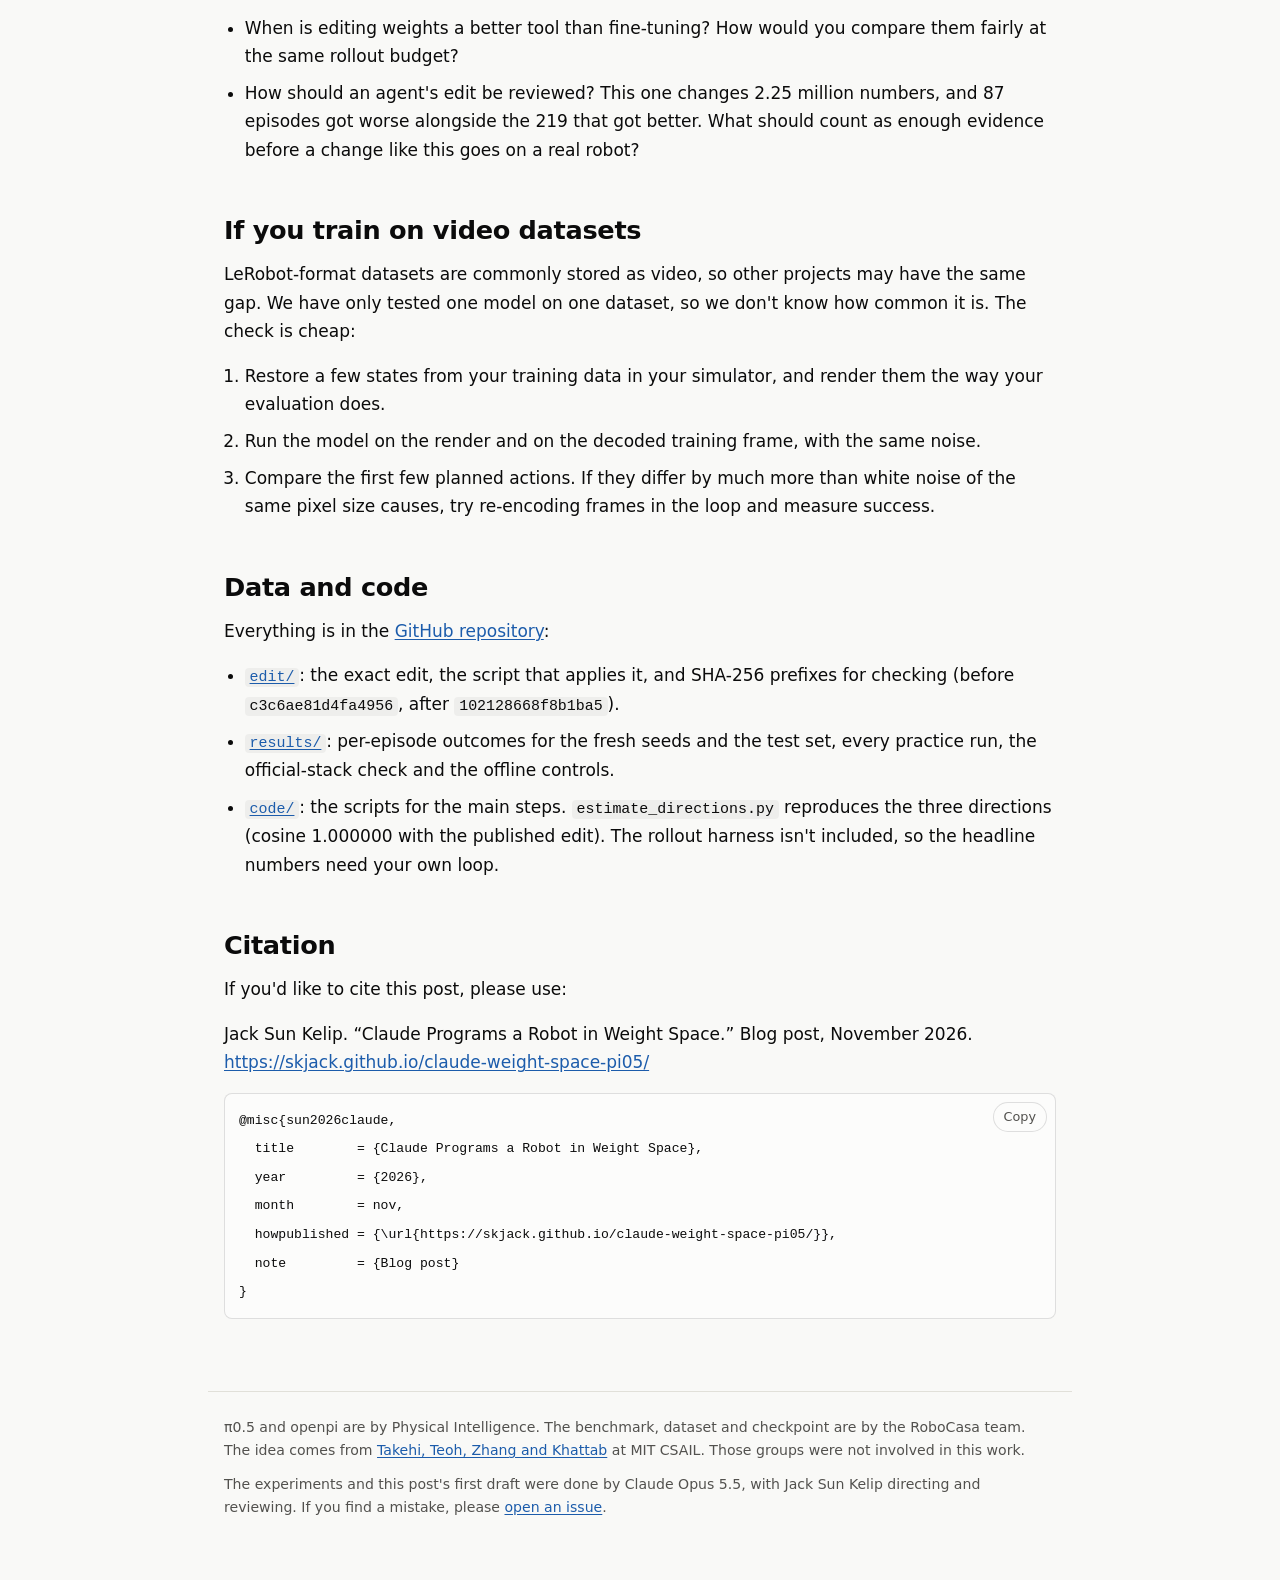
==== commit 01841c7e: "Remove author line from the BibTeX entry" ====
--- a/index.html
+++ b/index.html
@@ -229,7 +229,6 @@
 <div class="cite-bib" data-copy data-copied="Copied">
   <button type="button" class="tab cite-copy">Copy</button>
   <pre><code>@misc{sun2026claude,
-  author       = {{Jack Sun Kelip}},
   title        = {Claude Programs a Robot in Weight Space},
   year         = {2026},
   month        = nov,
